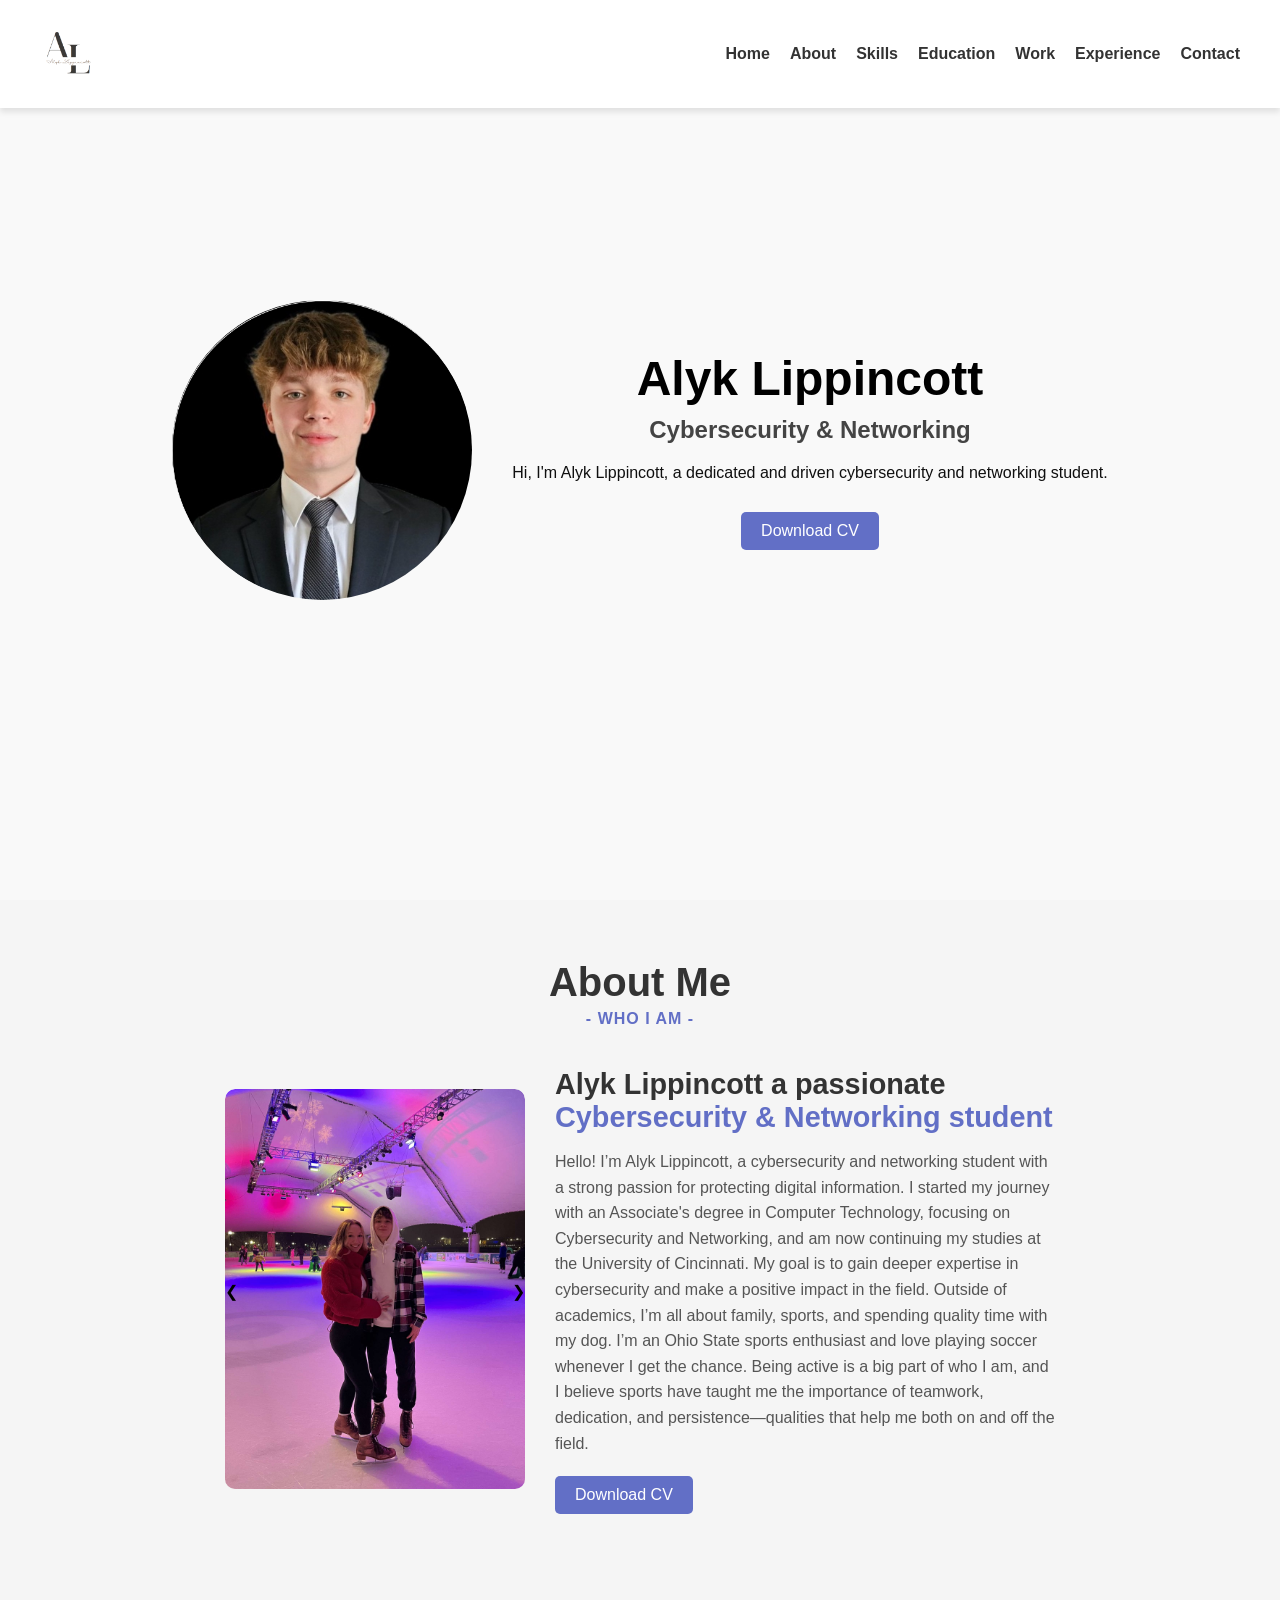
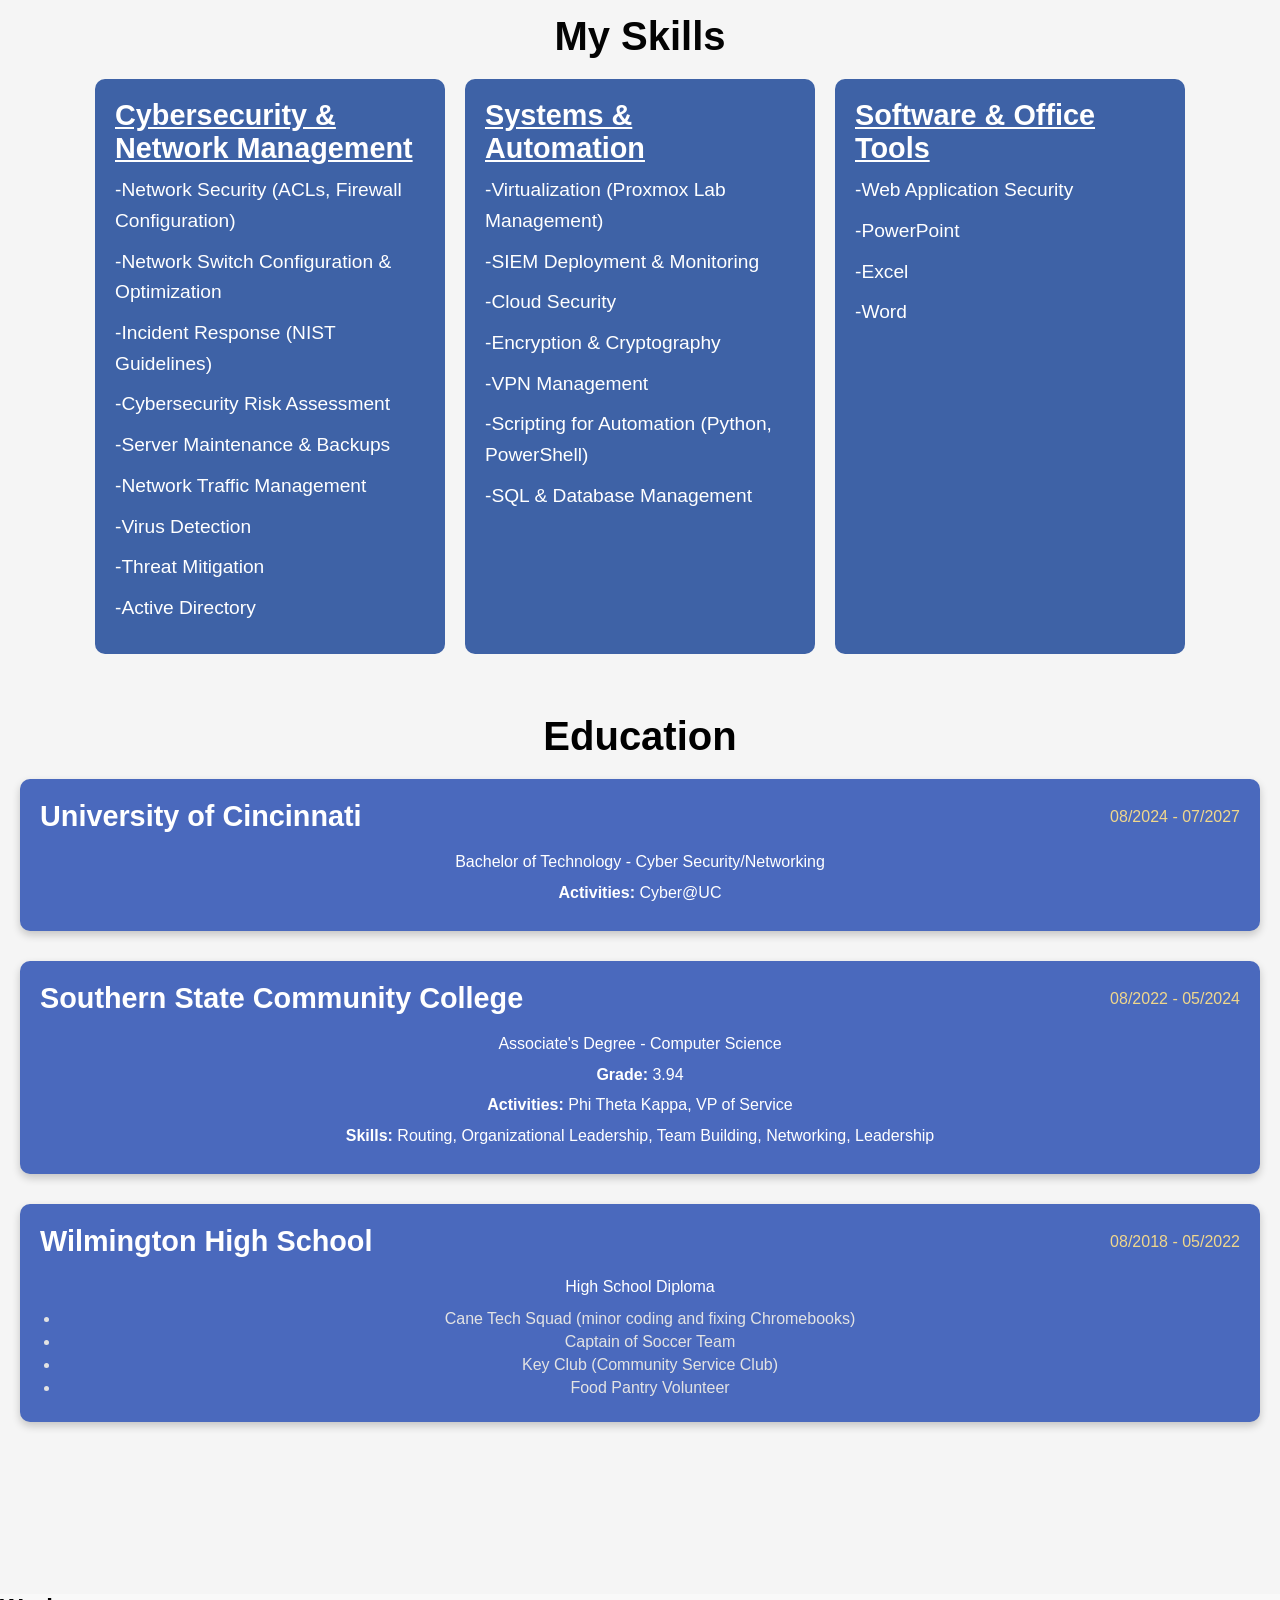
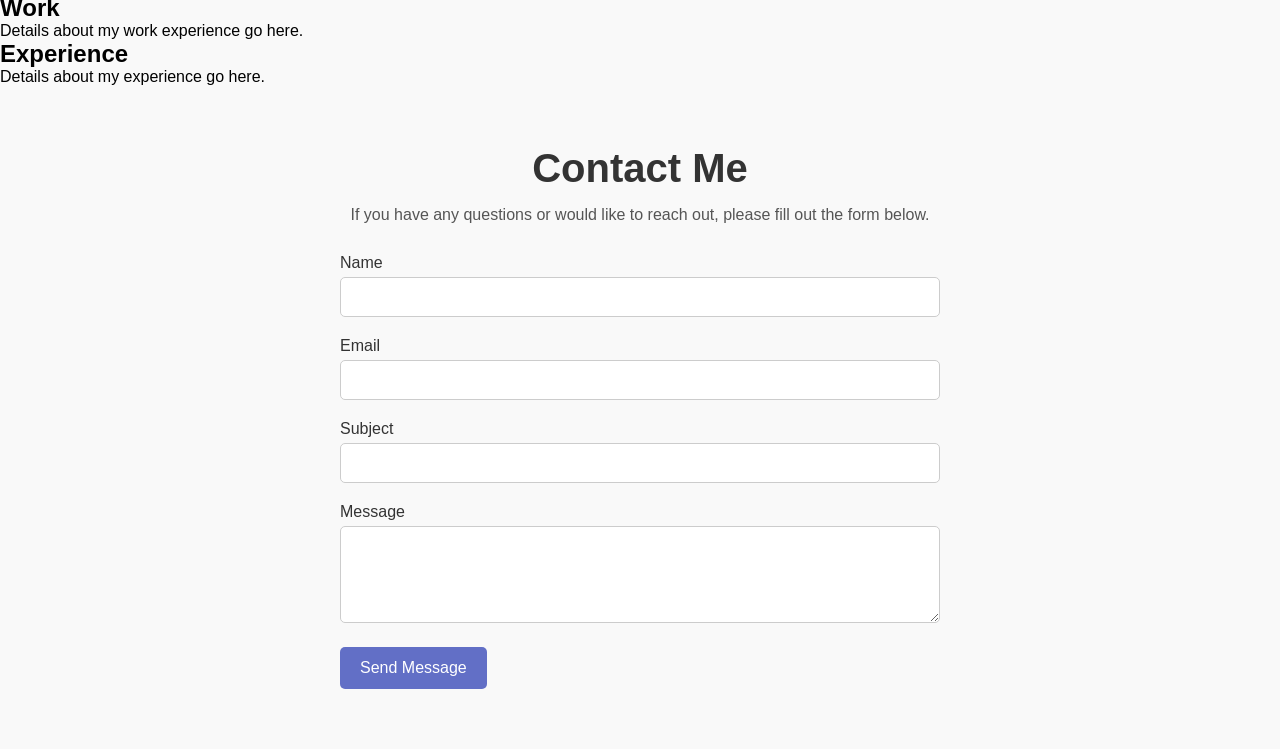
==== index.html @ dafcff06 "Renamed Home.html to index.html" ====
<!DOCTYPE html>
<html lang="en">
<head>
    <meta charset="UTF-8">
    <meta name="viewport" content="width=device-width, initial-scale=1.0">
    <title>My Personal Website</title>
    <link rel="stylesheet" href="style.css"> <!-- Main CSS for general styles -->
    <link rel="stylesheet" href="about.css"> <!-- CSS specifically for the About Me section -->
    <link rel="stylesheet" href="contact.css"> <!-- CSS specifically for the Contact form section -->
    <link rel="stylesheet" href="skills.css"> <!-- CSS specifically for the Skills section -->
    <link rel="stylesheet" href="Education.css"> <!-- CSS specifically for the Skills section -->
</head>
<body>

    <header>
        <div class="logo">
            <a href="#home">
                <img src="logo.png" alt="Alyk Lippincott Logo">
            </a>
        </div>
        <nav>
            <ul class="nav-links">
                <li><a href="#home" class="active">Home</a></li>
                <li><a href="#about">About</a></li>
                <li><a href="#skills">Skills</a></li>
                <li><a href="#education">Education</a></li>
                <li><a href="#work">Work</a></li>
                <li><a href="#experience">Experience</a></li>
                <li><a href="#contact">Contact</a></li>
            </ul>
        </nav>
    </header>

    <!-- Home Section -->
    <section class="home" id="home" style="scroll-margin-top: 12vh;">
        <video autoplay muted loop id="bg-video">
            <source src="video.mp4" type="video/mp4">
            Your browser does not support the video tag.
        </video>
        <div class="hero-content">
            <img src="picture.jpeg" alt="Profile Picture" class="profile-pic">
            <div class="info">
                <h1>Alyk Lippincott</h1>
                <h3>Cybersecurity & Networking</h3>
                <p>Hi, I'm Alyk Lippincott, a dedicated and driven cybersecurity and networking student.</p>
                <a href="Resume.pdf" class="download-cv">Download CV</a>
            </div>
        </div>
    </section>

    <!-- About Section -->
    <section id="about" style="scroll-margin-top: 12vh;">
        <h2>About Me</h2>
        <p class="about-subtitle">- who I am -</p>
        <div class="about-content">
            <div class="about-slider">
                <div class="about-slides">
                    <!-- Slide images -->
                    <div class="about-slide">
                        <img src="skate.jpg" alt="Photo 1">
                    </div>
                    <div class="about-slide">
                        <img src="alyk_dad.jpg" alt="Photo 2">
                    </div>
                    <div class="about-slide">
                        <img src="alyk_kenna.jpg" alt="Photo 3">
                    </div>
                    <div class="about-slide">
                        <img src="elliot.JPG" alt="Photo 4">
                    </div>
                </div>

                <!-- Navigation Arrows -->
                <div class="arrow-nav">
                    <span id="prevArrow" class="prev-arrow">&#10094;</span>
                    <span id="nextArrow" class="next-arrow">&#10095;</span>
                </div>
            </div>

            <div class="about-text">
                <h3>Alyk Lippincott a passionate <span class="highlight">Cybersecurity & Networking student</span></h3>
                <p>
                    Hello! I’m Alyk Lippincott, a cybersecurity and networking student with a strong passion for protecting digital information. I started my journey with an Associate's degree in Computer Technology, focusing on Cybersecurity and Networking, and am now continuing my studies at the University of Cincinnati. My goal is to gain deeper expertise in cybersecurity and make a positive impact in the field. Outside of academics, I’m all about family, sports, and spending quality time with my dog. I’m an Ohio State sports enthusiast and love playing soccer whenever I get the chance. Being active is a big part of who I am, and I believe sports have taught me the importance of teamwork, dedication, and persistence—qualities that help me both on and off the field.
                </p>
                <a href="Resume.pdf" class="download-cv">Download CV</a>
            </div>
        </div>
    </section>

    <!-- Skills Section -->
    <section id="skills" style="scroll-margin-top: 12vh;">
        <h2>My Skills</h2>
        <div class="skills-container">
            <div class="skills-column">
                <h3>Cybersecurity & Network Management</h3>
                <ul>
                    <li>-Network Security (ACLs, Firewall Configuration)</li>
                    <li>-Network Switch Configuration & Optimization</li>
                    <li>-Incident Response (NIST Guidelines)</li>
                    <li>-Cybersecurity Risk Assessment</li>
                    <li>-Server Maintenance & Backups</li>
                    <li>-Network Traffic Management</li>
                    <li>-Virus Detection</li>
                    <li>-Threat Mitigation</li>
                    <li>-Active Directory</li>
                </ul>
            </div>
            <div class="skills-column">
                <h3>Systems & Automation</h3>
                <ul>
                    <li>-Virtualization (Proxmox Lab Management)</li>
                    <li>-SIEM Deployment & Monitoring</li>
                    <li>-Cloud Security</li>
                    <li>-Encryption & Cryptography</li>
                    <li>-VPN Management</li>
                    <li>-Scripting for Automation (Python, PowerShell)</li>
                    <li>-SQL & Database Management</li>
                </ul>
            </div>
            <div class="skills-column">
                <h3>Software & Office Tools</h3>
                <ul>
                    <li>-Web Application Security</li>
                    <li>-PowerPoint</li>
                    <li>-Excel</li>
                    <li>-Word</li>
                </ul>
            </div>
        </div>
    </section>

    
    <section id="education" style="scroll-margin-top: 12vh;">
        <h2>Education</h2>
        <div class="education-content">
            <!-- University of Cincinnati -->
            <div class="education-item">
                <div class="education-header">
                    <h3>University of Cincinnati</h3>
                    <p class="education-dates">08/2024 - 07/2027</p>
                </div>
                <p>Bachelor of Technology - Cyber Security/Networking</p>
                <p><strong>Activities:</strong> Cyber@UC</p>
            </div>
    
            <!-- Southern State Community College -->
            <div class="education-item">
                <div class="education-header">
                    <h3>Southern State Community College</h3>
                    <p class="education-dates">08/2022 - 05/2024</p>
                </div>
                <p>Associate's Degree - Computer Science</p>
                <p><strong>Grade:</strong> 3.94</p>
                <p><strong>Activities:</strong> Phi Theta Kappa, VP of Service</p>
                <p><strong>Skills:</strong> Routing, Organizational Leadership, Team Building, Networking, Leadership</p>
            </div>
    
            <!-- Wilmington High School -->
            <div class="education-item">
                <div class="education-header">
                    <h3>Wilmington High School</h3>
                    <p class="education-dates">08/2018 - 05/2022</p>
                </div>
                <p>High School Diploma</p>
                <ul>
                    <li>Cane Tech Squad (minor coding and fixing Chromebooks)</li>
                    <li>Captain of Soccer Team</li>
                    <li>Key Club (Community Service Club)</li>
                    <li>Food Pantry Volunteer</li>
                </ul>
            </div>
        </div>
    </section>
    
    

    
    
    

    <section id="work" style="scroll-margin-top: 12vh;">
        <h2>Work</h2>
        <p>Details about my work experience go here.</p>
    </section>

    <section id="experience" style="scroll-margin-top: 12vh;">
        <h2>Experience</h2>
        <p>Details about my experience go here.</p>
    </section>

    <section id="contact" style="scroll-margin-top: 12vh;">
        <h2>Contact Me</h2>
        <p>If you have any questions or would like to reach out, please fill out the form below.</p>
        <form id="contactForm" action="mailto:lippincottalyk11@gmail.com" method="POST" enctype="text/plain">
            <div class="form-group">
                <label for="name">Name</label>
                <input type="text" id="name" name="name" required>
            </div>
            <div class="form-group">
                <label for="email">Email</label>
                <input type="email" id="email" name="email" required>
            </div>
            <div class="form-group">
                <label for="subject">Subject</label>
                <input type="text" id="subject" name="subject" required>
            </div>
            <div class="form-group">
                <label for="message">Message</label>
                <textarea id="message" name="message" rows="5" required></textarea>
            </div>
            <button type="submit" class="submit-btn">Send Message</button>
        </form>
    </section>

    
    <script>
        const slides = document.querySelectorAll(".about-slide");
        const nextArrow = document.getElementById("nextArrow");
        const prevArrow = document.getElementById("prevArrow");
        let currentIndex = 0;

        function showSlide(index) {
            slides.forEach((slide, i) => {
                slide.style.display = i === index ? "block" : "none";
            });
        }

        function nextSlide() {
            currentIndex = (currentIndex + 1) % slides.length;
            showSlide(currentIndex);
        }

        function prevSlide() {
            currentIndex = (currentIndex - 1 + slides.length) % slides.length;
            showSlide(currentIndex);
        }

        nextArrow.addEventListener("click", nextSlide);
        prevArrow.addEventListener("click", prevSlide);

        
        showSlide(currentIndex);
    </script>
</body>
</html>
---- style.css ----
/* General Reset */
* {
    margin: 0;
    padding: 0;
    box-sizing: border-box;
}

body {
    font-family: Arial, sans-serif;
    background-color: #f9f9f9;
    height: 100vh;
    overflow-x: hidden;
    scroll-behavior: smooth;
}

/* Header Styles */
header {
    width: 100%;
    position: fixed;
    top: 0;
    left: 0;
    padding: 10px 40px;
    height: 12vh;
    display: flex;
    justify-content: space-between;
    align-items: center;
    background-color: #fff;
    box-shadow: 0 4px 6px rgba(0, 0, 0, 0.1);
    z-index: 1000;
}

.logo img {
    height: 50px;
    width: auto;
}

.nav-links {
    list-style: none;
    display: flex;
    gap: 20px;
}

.nav-links a {
    text-decoration: none;
    color: #333;
    font-size: 16px;
    font-weight: bold;
    position: relative;
    transition: color 0.3s ease;
}

.nav-links a:hover {
    color: #626fc6;
}

/* Home Section */
.home {
    position: relative;
    width: 100%;
    height: 100vh; /* Full viewport height */
    top: 0; /* Remove offset for sticky header */
    overflow: hidden;
}

/* Video Background */
#bg-video {
    position: absolute;
    top: 0;
    left: 0;
    width: 100%;
    height: 100%;
    object-fit: cover; /* Ensures video covers the entire section */
    z-index: -1; /* Send the video behind the content */
}

/* Hero Content */
.hero-content {
    display: flex;
    align-items: center;
    justify-content: center;
    height: 100%; /* Matches the height of the section */
    position: relative;
    z-index: 1; /* Ensure text appears above the video */
    color: #000;
    text-align: center;
}

.profile-pic {
    width: 300px;
    height: 300px;
    border-radius: 50%;
    margin-right: 40px;
}

.info h1 {
    font-size: 3rem; /* Use relative units for scalability */
    font-weight: bold;
    margin-bottom: 10px;
}

.info h3 {
    font-size: 1.5rem;
    margin-bottom: 20px;
    color: #444;
}

.info p {
    font-size: 1rem;
    margin-bottom: 30px;
    color: #0f0f0f;
}

.download-cv {
    text-decoration: none;
    color: #fff;
    background-color: #626fc6;
    padding: 10px 20px;
    border-radius: 5px;
    font-size: 1rem;
    transition: background-color 0.3s ease, transform 0.3s ease;
}

.download-cv:hover {
    background-color: #4d4db2;
    transform: translateY(-3px); /* Subtle hover effect */
}

/* Responsive Design */
@media (max-width: 768px) {
    header {
        height: 10vh;
        padding: 10px 20px;
        flex-direction: column;
    }

    .nav-links {
        flex-direction: row;
        justify-content: center;
        gap: 10px;
        padding: 0;
    }

    .nav-links a {
        font-size: 14px;
    }

    .logo img {
        height: 40px;
    }

    .home {
        height: 100vh; /* Full screen height */
        padding: 0 10px;
    }

    .profile-pic {
        width: 150px;
        height: 150px;
        margin-bottom: 20px;
    }

    .hero-content {
        flex-direction: column;
        text-align: center;
    }

    .info h1 {
        font-size: 2rem;
    }

    .info h3 {
        font-size: 1.2rem;
    }

    .info p {
        font-size: 0.9rem;
    }

    .download-cv {
        font-size: 0.9rem;
    }
}

@media (max-width: 480px) {
    header {
        height: 8vh;
    }

    .profile-pic {
        width: 120px;
        height: 120px;
    }

    .info h1 {
        font-size: 1.8rem;
    }

    .info h3 {
        font-size: 1rem;
    }

    .info p {
        font-size: 0.8rem;
    }
}
---- about.css ----
/* About Me Section */
#about {
    padding: 60px 15px;
    background-color: #f5f5f5;
    display: flex;
    flex-direction: column;
    align-items: center;
    text-align: center;
}

#about h2 {
    font-size: 2.5em;
    color: #333;
    margin-bottom: 5px;
}

.about-subtitle {
    font-size: 1em;
    color: #626fc6;
    margin-bottom: 40px;
    text-transform: uppercase;
    font-weight: bold;
    letter-spacing: 1px;
}

/* Main content layout */
.about-content {
    display: flex;
    align-items: center;
    justify-content: center;
    max-width: 1000px;
    margin: 0 auto;
    gap: 30px;
    flex-wrap: wrap;
}

/* About Me Slider */
.about-slider {
    width: 100%;
    max-width: 300px;
    overflow: hidden;
    position: relative;
    border-radius: 10px;
}

.about-slides {
    display: flex;
    transition: margin-left 0.6s ease;
}

.about-slide {
    min-width: 100%;
}

.about-slide img {
    width: 100%;
    height: auto;
    border-radius: 10px;
    object-fit: cover;
}

/* Arrow Navigation */
.arrow-nav {
    position: absolute;
    top: 50%;
    width: 100%;
    display: flex;
    justify-content: space-between;
    transform: translateY(-50%);
    z-index: 10;
}

.arrow-nav label {
    font-size: 2em;
    color: #626fc6;
    cursor: pointer;
    user-select: none;
    transition: color 0.3s;
    padding: 5px;
    background: rgba(255, 255, 255, 0.8);
    border-radius: 50%;
}

.arrow-nav label:hover {
    color: #5a54cc;
}

/* About Me text section */
.about-text {
    max-width: 500px;
    text-align: left;
}

.about-text h3 {
    font-size: 1.8em;
    color: #333;
    margin-bottom: 15px;
}

.highlight {
    color: #626fc6;
    font-weight: bold;
}

.about-text p {
    font-size: 1em;
    line-height: 1.6;
    color: #555;
    margin-bottom: 20px;
}

/* Download CV button */
.download-cv {
    display: inline-block;
    padding: 10px 20px;
    font-size: 1em;
    color: #fff;
    background-color: #626fc6;
    border-radius: 5px;
    text-decoration: none;
    transition: background-color 0.3s ease;
}

.download-cv:hover {
    background-color: #5a54cc;
}

/* Navigation dots for the slider */
.navigation-manual {
    position: absolute;
    width: 100%;
    bottom: 10px;
    display: flex;
    justify-content: center;
}

.manual-btn {
    border: 2px solid #ffffff;
    padding: 5px;
    border-radius: 50%;
    cursor: pointer;
    transition: 0.4s;
    margin: 0 5px;
}

.manual-btn:hover {
    background: #ffffff;
}

/* Hide radio buttons */
input[type="radio"] {
    display: none;
}

/* Slider animation */
@keyframes slide {
    0% { margin-left: 0; }
    20% { margin-left: 0; }
    25% { margin-left: -100%; }
    45% { margin-left: -100%; }
    50% { margin-left: -200%; }
    70% { margin-left: -200%; }
    75% { margin-left: -300%; }
    95% { margin-left: -300%; }
    100% { margin-left: 0; }
}

#radio1:checked ~ .about-slides {
    margin-left: 0;
}
#radio2:checked ~ .about-slides {
    margin-left: -100%;
}
#radio3:checked ~ .about-slides {
    margin-left: -200%;
}
#radio4:checked ~ .about-slides {
    margin-left: -300%;
}

/* Responsive Adjustments */
@media (max-width: 768px) {
    .about-content {
        flex-direction: column;
        align-items: center;
        gap: 20px;
    }

    .about-slider {
        max-width: 250px;
    }

    .about-text {
        text-align: center;
    }

    #about h2 {
        font-size: 2em;
    }

    .about-text h3 {
        font-size: 1.5em;
    }
}

@media (max-width: 480px) {
    #about {
        padding: 40px 10px;
    }

    #about h2 {
        font-size: 1.8em;
    }

    .about-slider {
        max-width: 200px;
    }

    .about-text {
        max-width: 100%;
        padding: 0 15px;
    }

    .about-text h3 {
        font-size: 1.4em;
    }

    .about-text p {
        font-size: 0.9em;
        line-height: 1.4;
    }

    .download-cv {
        padding: 8px 16px;
        font-size: 0.9em;
    }
}
---- contact.css ----
/* Contact Section */
#contact {
    padding: 60px 20px;
    background-color: #f9f9f9;
    text-align: center;
}

#contact h2 {
    font-size: 2.5em;
    color: #333;
    margin-bottom: 15px;
}

#contact p {
    font-size: 1em;
    color: #555;
    margin-bottom: 30px;
}

/* Form Styling */
#contactForm {
    max-width: 600px;
    margin: 0 auto;
    text-align: left;
}

.form-group {
    margin-bottom: 20px;
}

.form-group label {
    font-size: 1em;
    color: #333;
    margin-bottom: 5px;
    display: block;
}

.form-group input,
.form-group textarea {
    width: 100%;
    padding: 10px;
    font-size: 1em;
    border: 1px solid #ccc;
    border-radius: 5px;
    background-color: #fff;
}

.form-group input:focus,
.form-group textarea:focus {
    outline: none;
    border-color: #626fc6; /* Accent color */
    box-shadow: 0 0 5px rgba(98, 111, 198, 0.5);
}

.submit-btn {
    padding: 12px 20px;
    font-size: 1em;
    color: #fff;
    background-color: #626fc6;
    border: none;
    border-radius: 5px;
    cursor: pointer;
    transition: background-color 0.3s ease;
}

.submit-btn:hover {
    background-color: #5a54cc;
}
---- skills.css ----
/* Skills Section Styles */
#skills {
    background-color: #f5f5f5; /* Dark blue for better visual contrast */
    color: #030303; /* White text for readability */
    padding: 40px 20px;
    text-align: center;
}

#skills h2 {
    font-size: clamp(2rem, 5vw, 2.5rem); /* Dynamic font size for responsiveness */
    margin-bottom: 20px;
}

/* Skills Container */
.skills-container {
    display: flex;
    justify-content: center;
    flex-wrap: wrap;
    gap: 20px; /* Space between skill cards */
}

/* Skills Columns (Cards) */
.skills-column {
    background-color: #3e62a6; /* Purple-blue for cards */
    color: #ffffff; 
    padding: 20px;
    border-radius: 10px; /* Rounded corners for modern look */
    width: clamp(250px, 30%, 350px); /* Dynamic card size based on screen width */
    text-align: left;
}

.skills-column h3 {
    font-size: 1.8rem;
    margin-bottom: 10px;
    text-decoration: underline;
}

.skills-column ul {
    list-style-type: none;
    padding: 0;
    margin: 0;
}

.skills-column li {
    margin: 10px 0;
    font-size: 1.2rem;
    line-height: 1.6; /* Better spacing for readability */
}

/* Hover Effect for Cards */
.skills-column:hover {
    background-color: #5a54cc; /* Slightly lighter shade on hover */
    transform: translateY(-5px); /* Subtle hover lift effect */
    transition: background-color 0.3s ease, transform 0.3s ease;
}

/* Responsive Design */
@media (max-width: 768px) {
    .skills-column {
        width: 100%; /* Full-width for smaller screens */
        margin-bottom: 20px; /* Add spacing between stacked cards */
    }
}

@media (max-width: 480px) {
    #skills {
        padding: 30px 10px; /* Reduce padding for smaller screens */
    }

    #skills h2 {
        font-size: 2rem; /* Slightly smaller heading for compact screens */
    }

    .skills-column {
        padding: 15px; /* Adjust padding for smaller cards */
    }

    .skills-column h3 {
        font-size: 1.5rem; /* Smaller heading in cards */
    }

    .skills-column li {
        font-size: 1rem; /* Smaller text for better fit */
    }
}
---- Education.css ----
/* General Section Styling */
#education {
    min-height: 100vh; /* Ensures the section fills the viewport height */
    padding: 20px;
    font-family: Arial, sans-serif;
    background-color: #f5f5f5; /* Light blue background to match the color theme */
    color: #333;
    text-align: center;
    scroll-margin-top: 12vh; /* Adjust for sticky header overlap */
    box-sizing: border-box; /* Includes padding in height calculation */
}

/* Section Title */
#education h2 {
    font-size: 2.5em;
    margin-bottom: 20px;
    color: #000000; /* Bold blue color for the header */
}

/* Flexbox for Education Cards */
.education-content {
    display: flex;
    flex-direction: column;
    gap: 30px;
}

/* Individual Education Item */
.education-item {
    background-color: #4a69bd; /* Blue background to match the theme */
    border-radius: 10px;
    padding: 20px;
    box-shadow: 0px 4px 8px rgba(0, 0, 0, 0.2); /* Subtle shadow for depth */
    color: #ffffff; /* White text for readability */
}

/* Header Section for Each Item */
.education-header {
    display: flex;
    justify-content: space-between;
    align-items: center;
    margin-bottom: 15px;
}

.education-header h3 {
    font-size: 1.8em;
    margin: 0;
    color: #ffffff; /* White text for the institution name */
}

.education-header .education-dates {
    font-size: 1em;
    color: #f0d78c; /* Golden yellow for the dates */
    text-align: right;
}

/* Text Content */
.education-item p {
    margin: 5px 0;
    line-height: 1.6;
    font-size: 1em;
}

.education-item ul {
    margin: 10px 0 0;
    padding-left: 20px;
    list-style-type: disc;
    color: #e3e3e3; /* Light gray text for list items */
}

.education-item ul li {
    margin-bottom: 5px;
    font-size: 1em;
}

/* Responsive Design */
@media (max-width: 768px) {
    .education-header {
        flex-direction: column;
        align-items: flex-start;
    }

    .education-header .education-dates {
        margin-top: 5px;
    }
}
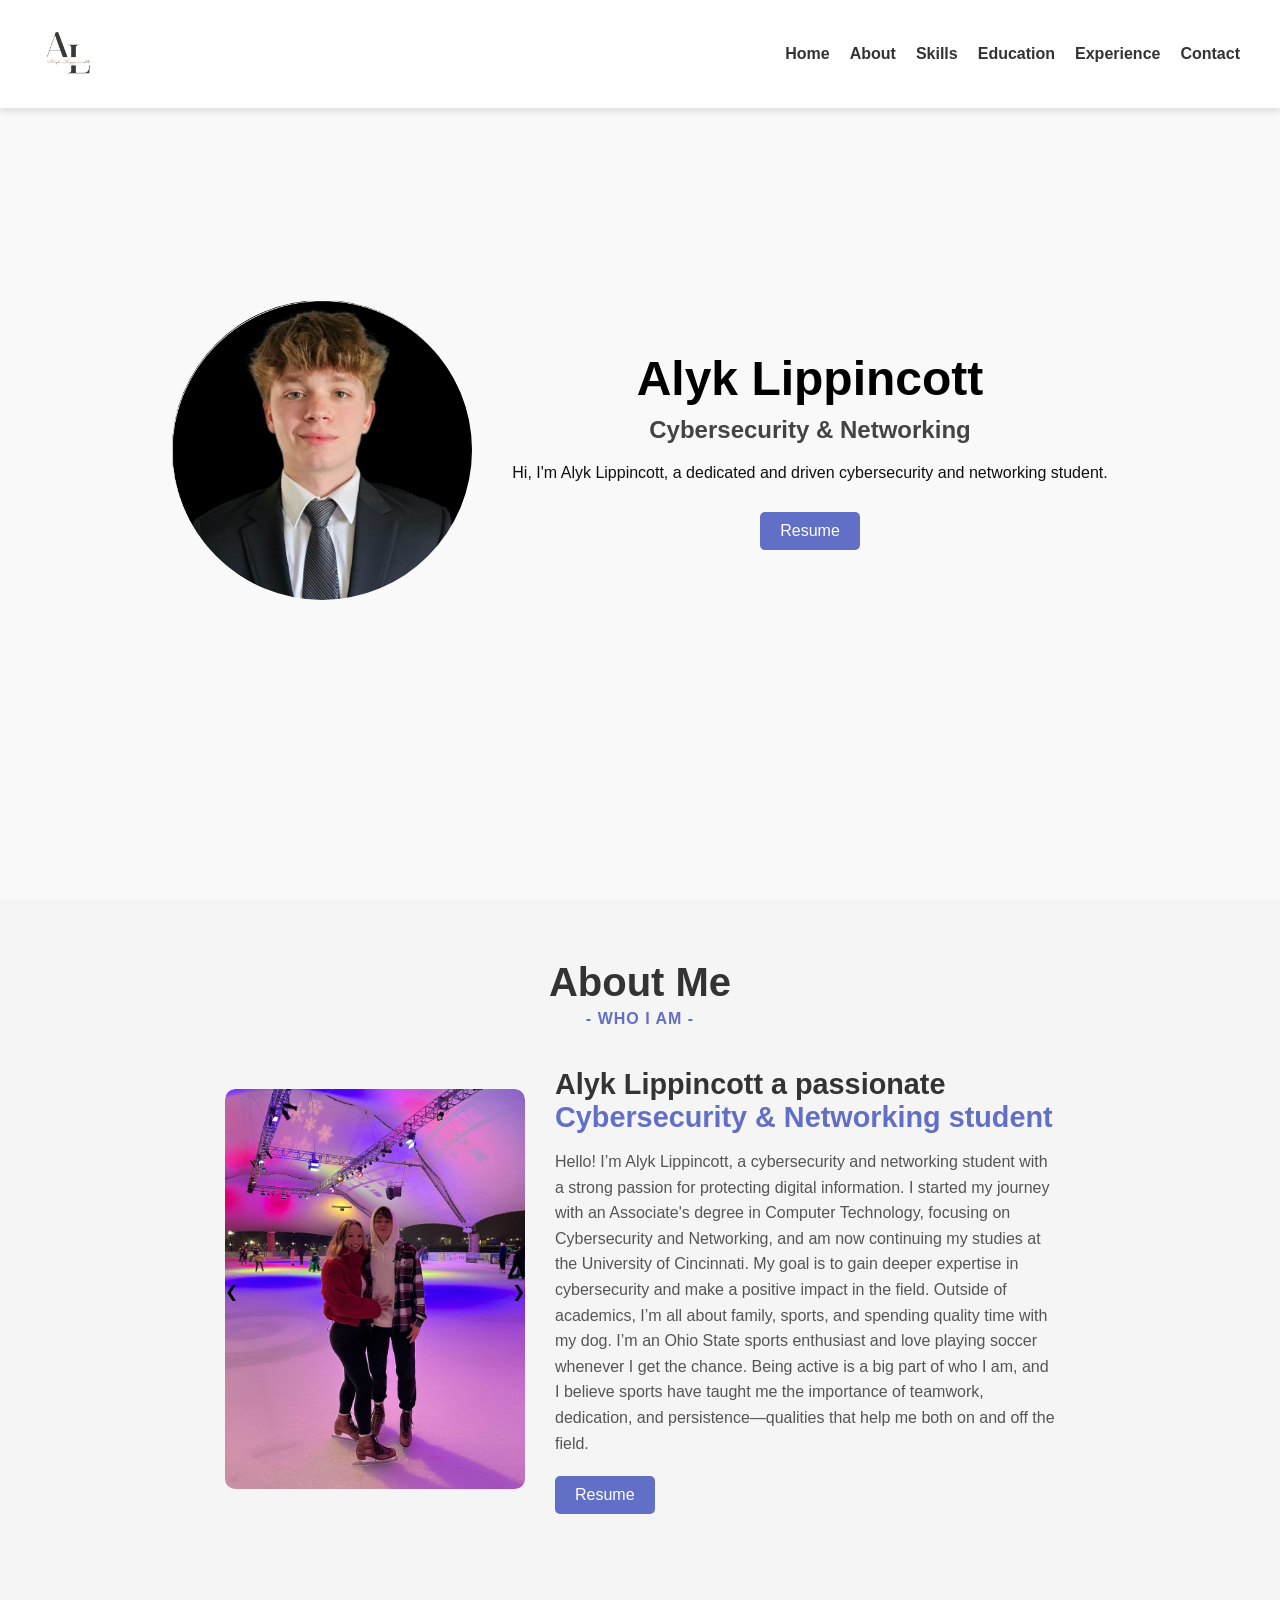
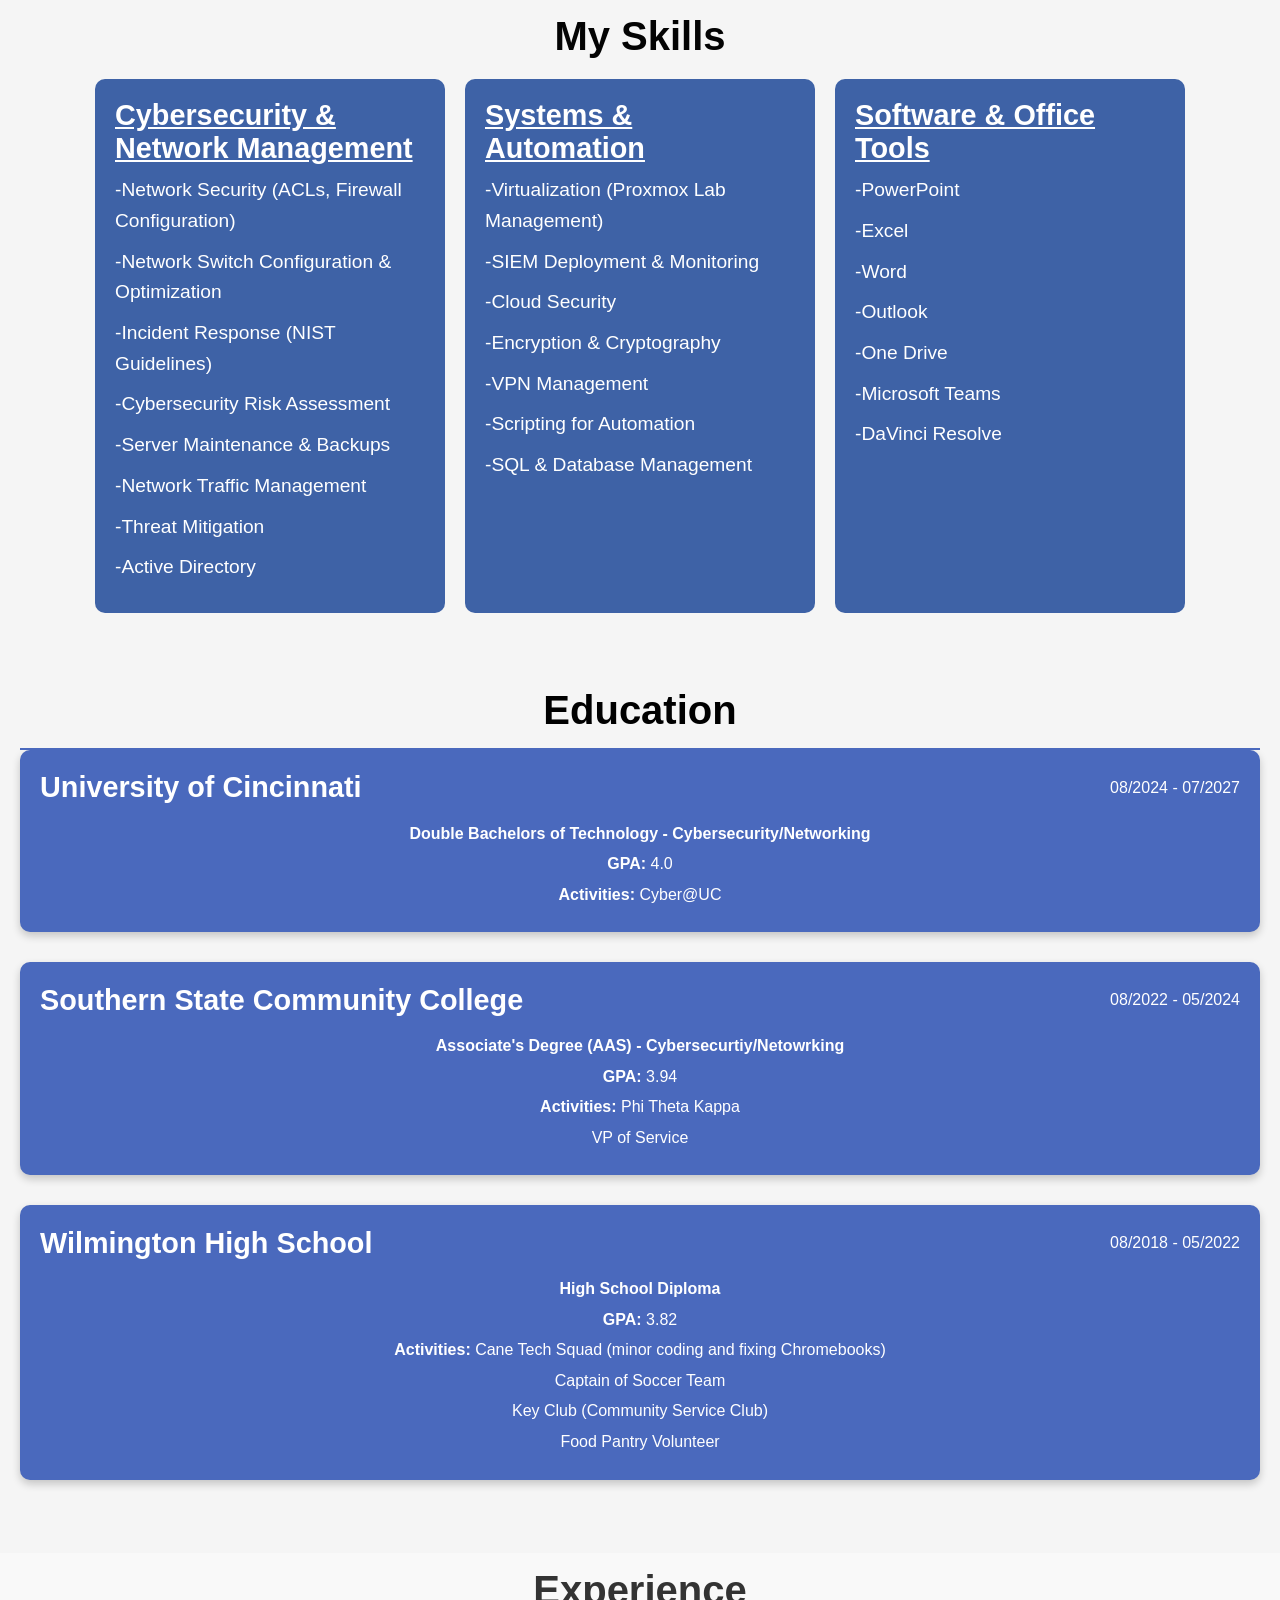
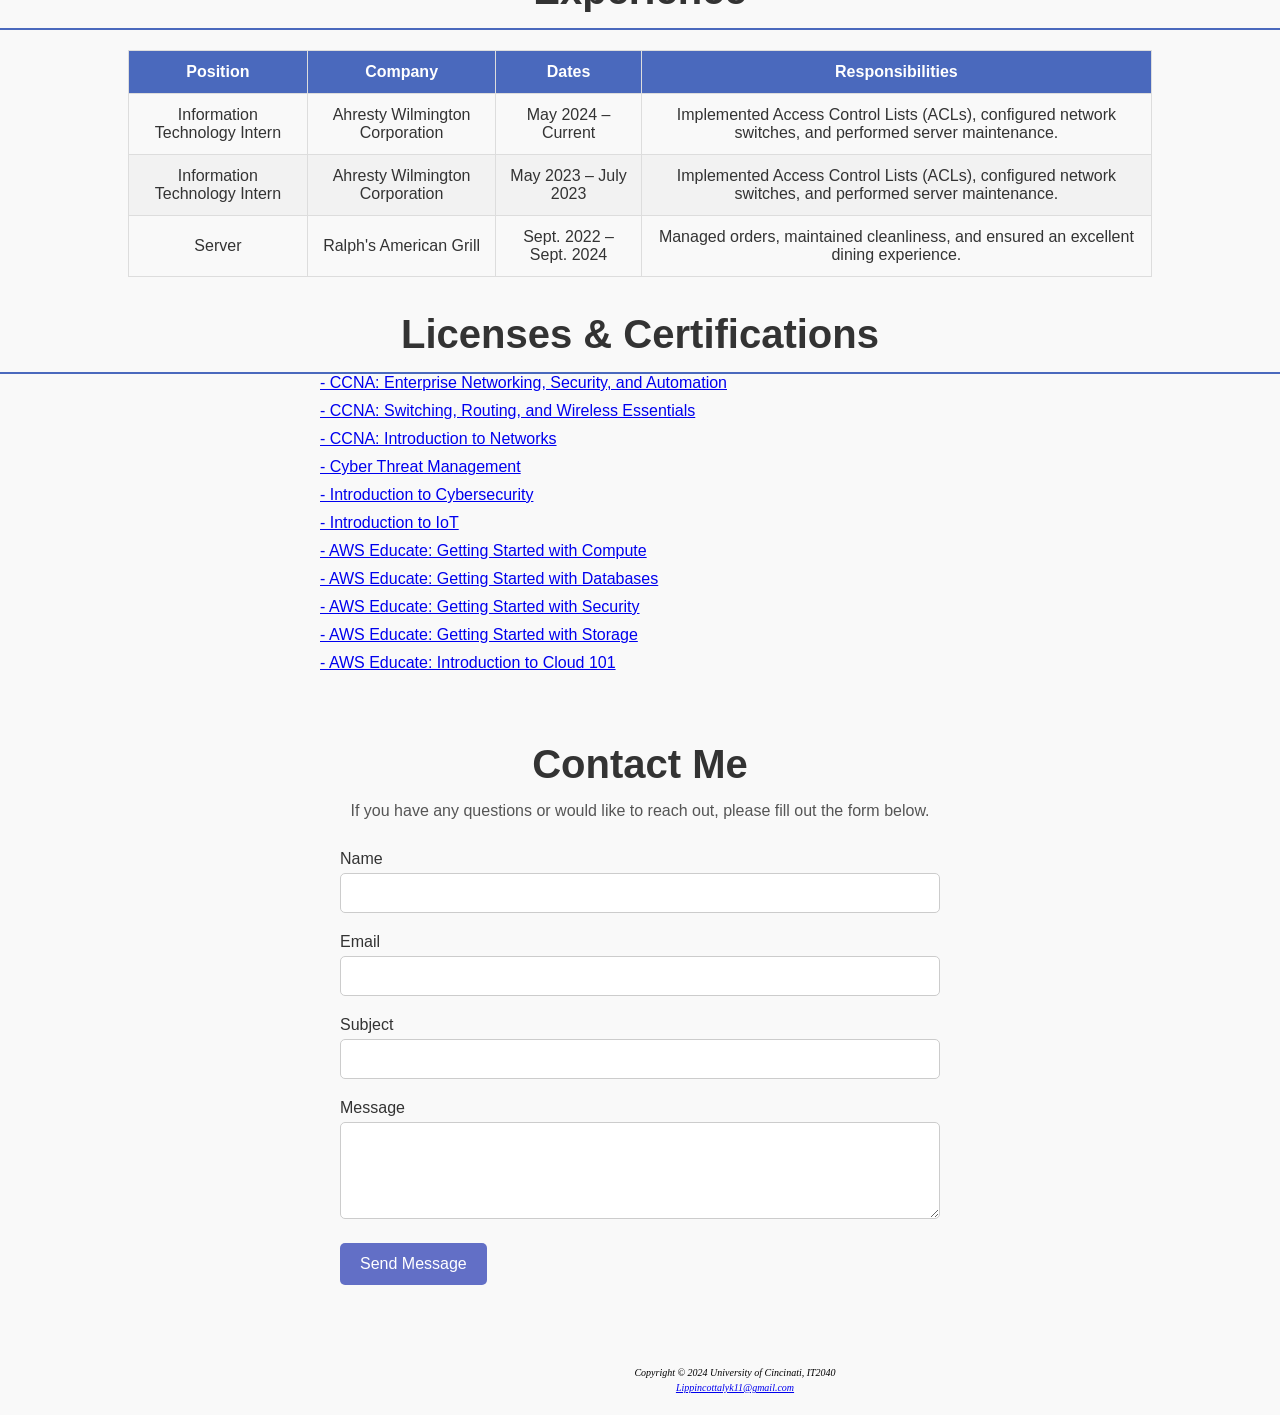
==== commit 526926a5: "Add files via upload" ====
--- a/index.html
+++ b/index.html
@@ -1,245 +1,293 @@
-<!DOCTYPE html>
-<html lang="en">
-<head>
-    <meta charset="UTF-8">
-    <meta name="viewport" content="width=device-width, initial-scale=1.0">
-    <title>My Personal Website</title>
-    <link rel="stylesheet" href="style.css"> <!-- Main CSS for general styles -->
-    <link rel="stylesheet" href="about.css"> <!-- CSS specifically for the About Me section -->
-    <link rel="stylesheet" href="contact.css"> <!-- CSS specifically for the Contact form section -->
-    <link rel="stylesheet" href="skills.css"> <!-- CSS specifically for the Skills section -->
-    <link rel="stylesheet" href="Education.css"> <!-- CSS specifically for the Skills section -->
-</head>
-<body>
-
-    <header>
-        <div class="logo">
-            <a href="#home">
-                <img src="logo.png" alt="Alyk Lippincott Logo">
-            </a>
-        </div>
-        <nav>
-            <ul class="nav-links">
-                <li><a href="#home" class="active">Home</a></li>
-                <li><a href="#about">About</a></li>
-                <li><a href="#skills">Skills</a></li>
-                <li><a href="#education">Education</a></li>
-                <li><a href="#work">Work</a></li>
-                <li><a href="#experience">Experience</a></li>
-                <li><a href="#contact">Contact</a></li>
-            </ul>
-        </nav>
-    </header>
-
-    <!-- Home Section -->
-    <section class="home" id="home" style="scroll-margin-top: 12vh;">
-        <video autoplay muted loop id="bg-video">
-            <source src="video.mp4" type="video/mp4">
-            Your browser does not support the video tag.
-        </video>
-        <div class="hero-content">
-            <img src="picture.jpeg" alt="Profile Picture" class="profile-pic">
-            <div class="info">
-                <h1>Alyk Lippincott</h1>
-                <h3>Cybersecurity & Networking</h3>
-                <p>Hi, I'm Alyk Lippincott, a dedicated and driven cybersecurity and networking student.</p>
-                <a href="Resume.pdf" class="download-cv">Download CV</a>
-            </div>
-        </div>
-    </section>
-
-    <!-- About Section -->
-    <section id="about" style="scroll-margin-top: 12vh;">
-        <h2>About Me</h2>
-        <p class="about-subtitle">- who I am -</p>
-        <div class="about-content">
-            <div class="about-slider">
-                <div class="about-slides">
-                    <!-- Slide images -->
-                    <div class="about-slide">
-                        <img src="skate.jpg" alt="Photo 1">
-                    </div>
-                    <div class="about-slide">
-                        <img src="alyk_dad.jpg" alt="Photo 2">
-                    </div>
-                    <div class="about-slide">
-                        <img src="alyk_kenna.jpg" alt="Photo 3">
-                    </div>
-                    <div class="about-slide">
-                        <img src="elliot.JPG" alt="Photo 4">
-                    </div>
-                </div>
-
-                <!-- Navigation Arrows -->
-                <div class="arrow-nav">
-                    <span id="prevArrow" class="prev-arrow">&#10094;</span>
-                    <span id="nextArrow" class="next-arrow">&#10095;</span>
-                </div>
-            </div>
-
-            <div class="about-text">
-                <h3>Alyk Lippincott a passionate <span class="highlight">Cybersecurity & Networking student</span></h3>
-                <p>
-                    Hello! I’m Alyk Lippincott, a cybersecurity and networking student with a strong passion for protecting digital information. I started my journey with an Associate's degree in Computer Technology, focusing on Cybersecurity and Networking, and am now continuing my studies at the University of Cincinnati. My goal is to gain deeper expertise in cybersecurity and make a positive impact in the field. Outside of academics, I’m all about family, sports, and spending quality time with my dog. I’m an Ohio State sports enthusiast and love playing soccer whenever I get the chance. Being active is a big part of who I am, and I believe sports have taught me the importance of teamwork, dedication, and persistence—qualities that help me both on and off the field.
-                </p>
-                <a href="Resume.pdf" class="download-cv">Download CV</a>
-            </div>
-        </div>
-    </section>
-
-    <!-- Skills Section -->
-    <section id="skills" style="scroll-margin-top: 12vh;">
-        <h2>My Skills</h2>
-        <div class="skills-container">
-            <div class="skills-column">
-                <h3>Cybersecurity & Network Management</h3>
-                <ul>
-                    <li>-Network Security (ACLs, Firewall Configuration)</li>
-                    <li>-Network Switch Configuration & Optimization</li>
-                    <li>-Incident Response (NIST Guidelines)</li>
-                    <li>-Cybersecurity Risk Assessment</li>
-                    <li>-Server Maintenance & Backups</li>
-                    <li>-Network Traffic Management</li>
-                    <li>-Virus Detection</li>
-                    <li>-Threat Mitigation</li>
-                    <li>-Active Directory</li>
-                </ul>
-            </div>
-            <div class="skills-column">
-                <h3>Systems & Automation</h3>
-                <ul>
-                    <li>-Virtualization (Proxmox Lab Management)</li>
-                    <li>-SIEM Deployment & Monitoring</li>
-                    <li>-Cloud Security</li>
-                    <li>-Encryption & Cryptography</li>
-                    <li>-VPN Management</li>
-                    <li>-Scripting for Automation (Python, PowerShell)</li>
-                    <li>-SQL & Database Management</li>
-                </ul>
-            </div>
-            <div class="skills-column">
-                <h3>Software & Office Tools</h3>
-                <ul>
-                    <li>-Web Application Security</li>
-                    <li>-PowerPoint</li>
-                    <li>-Excel</li>
-                    <li>-Word</li>
-                </ul>
-            </div>
-        </div>
-    </section>
-
-    
-    <section id="education" style="scroll-margin-top: 12vh;">
-        <h2>Education</h2>
-        <div class="education-content">
-            <!-- University of Cincinnati -->
-            <div class="education-item">
-                <div class="education-header">
-                    <h3>University of Cincinnati</h3>
-                    <p class="education-dates">08/2024 - 07/2027</p>
-                </div>
-                <p>Bachelor of Technology - Cyber Security/Networking</p>
-                <p><strong>Activities:</strong> Cyber@UC</p>
-            </div>
-    
-            <!-- Southern State Community College -->
-            <div class="education-item">
-                <div class="education-header">
-                    <h3>Southern State Community College</h3>
-                    <p class="education-dates">08/2022 - 05/2024</p>
-                </div>
-                <p>Associate's Degree - Computer Science</p>
-                <p><strong>Grade:</strong> 3.94</p>
-                <p><strong>Activities:</strong> Phi Theta Kappa, VP of Service</p>
-                <p><strong>Skills:</strong> Routing, Organizational Leadership, Team Building, Networking, Leadership</p>
-            </div>
-    
-            <!-- Wilmington High School -->
-            <div class="education-item">
-                <div class="education-header">
-                    <h3>Wilmington High School</h3>
-                    <p class="education-dates">08/2018 - 05/2022</p>
-                </div>
-                <p>High School Diploma</p>
-                <ul>
-                    <li>Cane Tech Squad (minor coding and fixing Chromebooks)</li>
-                    <li>Captain of Soccer Team</li>
-                    <li>Key Club (Community Service Club)</li>
-                    <li>Food Pantry Volunteer</li>
-                </ul>
-            </div>
-        </div>
-    </section>
-    
-    
-
-    
-    
-    
-
-    <section id="work" style="scroll-margin-top: 12vh;">
-        <h2>Work</h2>
-        <p>Details about my work experience go here.</p>
-    </section>
-
-    <section id="experience" style="scroll-margin-top: 12vh;">
-        <h2>Experience</h2>
-        <p>Details about my experience go here.</p>
-    </section>
-
-    <section id="contact" style="scroll-margin-top: 12vh;">
-        <h2>Contact Me</h2>
-        <p>If you have any questions or would like to reach out, please fill out the form below.</p>
-        <form id="contactForm" action="mailto:lippincottalyk11@gmail.com" method="POST" enctype="text/plain">
-            <div class="form-group">
-                <label for="name">Name</label>
-                <input type="text" id="name" name="name" required>
-            </div>
-            <div class="form-group">
-                <label for="email">Email</label>
-                <input type="email" id="email" name="email" required>
-            </div>
-            <div class="form-group">
-                <label for="subject">Subject</label>
-                <input type="text" id="subject" name="subject" required>
-            </div>
-            <div class="form-group">
-                <label for="message">Message</label>
-                <textarea id="message" name="message" rows="5" required></textarea>
-            </div>
-            <button type="submit" class="submit-btn">Send Message</button>
-        </form>
-    </section>
-
-    
-    <script>
-        const slides = document.querySelectorAll(".about-slide");
-        const nextArrow = document.getElementById("nextArrow");
-        const prevArrow = document.getElementById("prevArrow");
-        let currentIndex = 0;
-
-        function showSlide(index) {
-            slides.forEach((slide, i) => {
-                slide.style.display = i === index ? "block" : "none";
-            });
-        }
-
-        function nextSlide() {
-            currentIndex = (currentIndex + 1) % slides.length;
-            showSlide(currentIndex);
-        }
-
-        function prevSlide() {
-            currentIndex = (currentIndex - 1 + slides.length) % slides.length;
-            showSlide(currentIndex);
-        }
-
-        nextArrow.addEventListener("click", nextSlide);
-        prevArrow.addEventListener("click", prevSlide);
-
-        
-        showSlide(currentIndex);
-    </script>
-</body>
-</html>
+<!DOCTYPE html>
+<html lang="en">
+<head>
+    <meta charset="UTF-8">
+    <meta name="viewport" content="width=device-width, initial-scale=1.0">
+    <title>My Personal Website</title>
+    <link rel="stylesheet" href="style.css"> <!-- Main CSS for general styles -->
+    <link rel="stylesheet" href="about.css"> <!-- CSS specifically for the About Me section -->
+    <link rel="stylesheet" href="contact.css"> <!-- CSS specifically for the Contact form section -->
+    <link rel="stylesheet" href="skills.css"> <!-- CSS specifically for the Skills section -->
+    <link rel="stylesheet" href="Education.css"> <!-- CSS specifically for the Skills section -->
+    <link rel="stylesheet" href="work.CSS"> <!-- CSS specifically for the Skills section -->
+</head>
+<body>
+
+    <header>
+        <div class="logo">
+            <a href="#home">
+                <img src="logo.png" alt=" Professional Picture of Alyk Lippincott">
+            </a>
+        </div>
+        <nav>
+            <ul class="nav-links">
+                <li><a href="#home" class="active">Home</a></li>
+                <li><a href="#about">About</a></li>
+                <li><a href="#skills">Skills</a></li>
+                <li><a href="#education">Education</a></li>
+                <li><a href="#experience">Experience</a></li>
+                <li><a href="#contact">Contact</a></li>
+            </ul>
+        </nav>
+    </header>
+
+    <!-- Home Section -->
+    <section class="home" id="home" style="scroll-margin-top: 12vh;">
+        <video autoplay muted loop id="bg-video">
+            <source src="video.mp4" type="video/mp4">
+            Your browser does not support the video tag.
+        </video>
+        <div class="hero-content">
+            <img src="picture.jpeg" alt="Profile Picture" class="profile-pic">
+            <div class="info">
+                <h1>Alyk Lippincott</h1>
+                <h3>Cybersecurity & Networking</h3>
+                <p>Hi, I'm Alyk Lippincott, a dedicated and driven cybersecurity and networking student.</p>
+                <a href="Resume.pdf" class="download-cv">Resume</a>
+            </div>
+        </div>
+    </section>
+
+    <!-- About Section -->
+    <section id="about" style="scroll-margin-top: 12vh;">
+        <h2>About Me</h2>
+        <p class="about-subtitle">- who I am -</p>
+        <div class="about-content">
+            <div class="about-slider">
+                <div class="about-slides">
+                    <!-- Slide images -->
+                    <div class="about-slide">
+                        <img src="skate.jpg" alt="A photo of me and my girlfrined ice skating">
+                    </div>
+                    <div class="about-slide">
+                        <img src="alyk_dad.jpg" alt="A photo of me and my dad at my graduation">
+                    </div>
+                    <div class="about-slide">
+                        <img src="alyk_kenna.jpg" alt="A photo of me with my girlfriend at dinner">
+                    </div>
+                    <div class="about-slide">
+                        <img src="elliot.JPG" alt="A photo of my dog Elliot">
+                    </div>
+                </div>
+
+                <!-- Navigation Arrows -->
+                <div class="arrow-nav">
+                    <span id="prevArrow" class="prev-arrow">&#10094;</span>
+                    <span id="nextArrow" class="next-arrow">&#10095;</span>
+                </div>
+            </div>
+
+            <div class="about-text">
+                <h3>Alyk Lippincott a passionate <span class="highlight">Cybersecurity & Networking student</span></h3>
+                <p>
+                    Hello! I’m Alyk Lippincott, a cybersecurity and networking student with a strong passion for protecting digital information. I started my journey with an Associate's degree in Computer Technology, focusing on Cybersecurity and Networking, and am now continuing my studies at the University of Cincinnati. My goal is to gain deeper expertise in cybersecurity and make a positive impact in the field. Outside of academics, I’m all about family, sports, and spending quality time with my dog. I’m an Ohio State sports enthusiast and love playing soccer whenever I get the chance. Being active is a big part of who I am, and I believe sports have taught me the importance of teamwork, dedication, and persistence—qualities that help me both on and off the field.
+                </p>
+                <a href="Resume.pdf" class="download-cv">Resume</a>
+            </div>
+        </div>
+    </section>
+
+    <!-- Skills Section -->
+    <section id="skills" style="scroll-margin-top: 12vh;">
+        <h2>My Skills</h2>
+        <div class="skills-container">
+            <div class="skills-column">
+                <h3>Cybersecurity & Network Management</h3>
+                <ul>
+                    <li>-Network Security (ACLs, Firewall Configuration)</li>
+                    <li>-Network Switch Configuration & Optimization</li>
+                    <li>-Incident Response (NIST Guidelines)</li>
+                    <li>-Cybersecurity Risk Assessment</li>
+                    <li>-Server Maintenance & Backups</li>
+                    <li>-Network Traffic Management</li>
+                    <li>-Threat Mitigation</li>
+                    <li>-Active Directory</li>
+                </ul>
+            </div>
+            <div class="skills-column">
+                <h3>Systems & Automation</h3>
+                <ul>
+                    <li>-Virtualization (Proxmox Lab Management)</li>
+                    <li>-SIEM Deployment & Monitoring</li>
+                    <li>-Cloud Security</li>
+                    <li>-Encryption & Cryptography</li>
+                    <li>-VPN Management</li>
+                    <li>-Scripting for Automation</li>
+                    <li>-SQL & Database Management</li>
+                </ul>
+            </div>
+            <div class="skills-column">
+                <h3>Software & Office Tools</h3>
+                <ul>
+                    <li>-PowerPoint</li>
+                    <li>-Excel</li>
+                    <li>-Word</li>
+                    <li>-Outlook</li>
+                    <li>-One Drive</li>
+                    <li>-Microsoft Teams</li>
+                    <li>-DaVinci Resolve</li>
+                </ul>
+            </div>
+        </div>
+    </section>
+
+    
+    <section id="education" style="scroll-margin-top: 12vh;">
+        <h2>Education</h2>
+        <div class="education-content">
+            <!-- University of Cincinnati -->
+            <div class="education-item">
+                <div class="education-header">
+                    <h3>University of Cincinnati</h3>
+                    <p class="education-dates">08/2024 - 07/2027</p>
+                </div>
+                <p><strong>Double Bachelors of Technology - Cybersecurity/Networking</strong></p>
+                <p><strong>GPA:</strong> 4.0</p>
+                <p><strong>Activities:</strong> Cyber@UC</p>
+            </div>
+    
+            <!-- Southern State Community College -->
+            <div class="education-item">
+                <div class="education-header">
+                    <h3>Southern State Community College</h3>
+                    <p class="education-dates">08/2022 - 05/2024</p>
+                </div>
+                <p><strong>Associate's Degree (AAS) - Cybersecurtiy/Netowrking</strong></p>
+                <p><strong>GPA:</strong> 3.94</p>
+                <p><strong>Activities:</strong> Phi Theta Kappa</p>
+                <p>VP of Service</p>
+            </div>
+    
+            <!-- Wilmington High School -->
+            <div class="education-item">
+                <div class="education-header">
+                    <h3>Wilmington High School</h3>
+                    <p class="education-dates">08/2018 - 05/2022</p>
+                </div>
+                <p><strong>High School Diploma</strong></p>
+                <p><strong>GPA:</strong> 3.82</p>
+                <p><strong>Activities: </strong>Cane Tech Squad (minor coding and fixing Chromebooks)</p>
+                    <p>Captain of Soccer Team</p>
+                    <p>Key Club (Community Service Club)</p>
+                    <p>Food Pantry Volunteer</p>
+            </div>
+        </div>
+    </section>
+    
+
+
+    <section id="experience" style="scroll-margin-top: 12vh;">
+        <h2>Experience</h2>
+        <table class="work-table">
+            <thead>
+                <tr>
+                    <th>Position</th>
+                    <th>Company</th>
+                    <th>Dates</th>
+                    <th>Responsibilities</th>
+                </tr>
+            </thead>
+            <tbody>
+                <tr>
+                    <td>Information Technology Intern</td>
+                    <td>Ahresty Wilmington Corporation</td>
+                    <td>May 2024 – Current</td>
+                    <td>
+                        <p>Implemented Access Control Lists (ACLs), configured network switches, and performed server maintenance.</p>
+                    </td>
+                </tr>
+                <tr>
+                    <td>Information Technology Intern</td>
+                    <td>Ahresty Wilmington Corporation</td>
+                    <td>May 2023 – July 2023</td>
+                    <td>
+                        <p>Implemented Access Control Lists (ACLs), configured network switches, and performed server maintenance.</p>
+                    </td>
+                </tr>
+                <tr>
+                    <td>Server</td>
+                    <td>Ralph's American Grill</td>
+                    <td>Sept. 2022 – Sept. 2024</td>
+                    <td>
+                        <p>Managed orders, maintained cleanliness, and ensured an excellent dining experience.</p>
+                    </td>
+                </tr>
+            </tbody>
+        </table>
+    
+        <h2>Licenses & Certifications</h2>
+        <ul class="certifications-list">
+            <li><a href="https://www.credly.com/badges/575c5173-01b4-4af8-b2f9-065d7cde8892/linked_in_profile" target="_blank">- CCNA: Enterprise Networking, Security, and Automation</a></li>
+            <li><a href="https://www.credly.com/badges/29696022-811b-4adb-98a2-011dd9d3918b/linked_in_profile" target="_blank">- CCNA: Switching, Routing, and Wireless Essentials</a></li>
+            <li><a href="https://www.credly.com/badges/8ebd6192-7e13-46eb-b7c3-b2c36393e79f/linked_in_profile" target="_blank">- CCNA: Introduction to Networks</a></li>
+            <li><a href="https://www.credly.com/badges/e215cd58-e972-453d-b861-79520263ab41/linked_in_profile" target="_blank">- Cyber Threat Management</a></li>
+            <li><a href="https://www.credly.com/badges/e9e1476c-4395-4c54-bce9-85bd7645cd9b/linked_in_profile" target="_blank">- Introduction to Cybersecurity</a></li>
+            <li><a href="https://www.credly.com/badges/63d0df24-fd1b-48e0-bf7e-05fa58ca4be4/linked_in_profile" target="_blank">- Introduction to IoT</a></li>
+            <li><a href="https://www.credly.com/badges/06c1cba2-177a-402f-92b8-43430efac037/linked_in_profile" target="_blank">- AWS Educate: Getting Started with Compute</a></li>
+            <li><a href="https://www.credly.com/badges/089ed906-3755-4641-8338-536c8d0a3a43/linked_in_profile" target="_blank">- AWS Educate: Getting Started with Databases</a></li>
+            <li><a href="https://www.credly.com/badges/49d5715e-c0a5-4e24-9fbb-83978ed6027d/linked_in_profile" target="_blank">- AWS Educate: Getting Started with Security</a></li>
+            <li><a href="https://www.credly.com/badges/0ca18b3f-9068-4203-9cec-dba23ca56e3a/linked_in_profile" target="_blank">- AWS Educate: Getting Started with Storage</a></li>
+            <li><a href="https://www.credly.com/badges/f96d6b52-a9e8-4521-b167-7d71dd089e82/linked_in_profile" target="_blank">- AWS Educate: Introduction to Cloud 101</a></li>
+        </ul>
+    </section>
+    
+
+    <section id="contact" style="scroll-margin-top: 12vh;">
+        <h2>Contact Me</h2>
+        <p>If you have any questions or would like to reach out, please fill out the form below.</p>
+        <form id="contactForm" action="mailto:lippincottalyk11@gmail.com" method="POST" enctype="text/plain">
+            <div class="form-group">
+                <label for="name">Name</label>
+                <input type="text" id="name" name="name" required>
+            </div>
+            <div class="form-group">
+                <label for="email">Email</label>
+                <input type="email" id="email" name="email" required>
+            </div>
+            <div class="form-group">
+                <label for="subject">Subject</label>
+                <input type="text" id="subject" name="subject" required>
+            </div>
+            <div class="form-group">
+                <label for="message">Message</label>
+                <textarea id="message" name="message" rows="5" required></textarea>
+            </div>
+            <button type="submit" class="submit-btn">Send Message</button>
+        </form>
+    </section>
+
+    
+    <script>
+        const slides = document.querySelectorAll(".about-slide");
+        const nextArrow = document.getElementById("nextArrow");
+        const prevArrow = document.getElementById("prevArrow");
+        let currentIndex = 0;
+
+        function showSlide(index) {
+            slides.forEach((slide, i) => {
+                slide.style.display = i === index ? "block" : "none";
+            });
+        }
+
+        function nextSlide() {
+            currentIndex = (currentIndex + 1) % slides.length;
+            showSlide(currentIndex);
+        }
+
+        function prevSlide() {
+            currentIndex = (currentIndex - 1 + slides.length) % slides.length;
+            showSlide(currentIndex);
+        }
+
+        nextArrow.addEventListener("click", nextSlide);
+        prevArrow.addEventListener("click", prevSlide);
+
+        
+        showSlide(currentIndex);
+    </script>
+    <footer>
+        <i><small>Copyright &copy; 2024 University of Cincinati, IT2040 <br>
+        <a href="mailto:Lippincottalyk11@gmail.com">Lippincottalyk11@gmail.com</a></small></i>
+        </footer>
+</body>
+</html>
--- a/style.css
+++ b/style.css
@@ -1,205 +1,213 @@
-/* General Reset */
-* {
-    margin: 0;
-    padding: 0;
-    box-sizing: border-box;
-}
-
-body {
-    font-family: Arial, sans-serif;
-    background-color: #f9f9f9;
-    height: 100vh;
-    overflow-x: hidden;
-    scroll-behavior: smooth;
-}
-
-/* Header Styles */
-header {
-    width: 100%;
-    position: fixed;
-    top: 0;
-    left: 0;
-    padding: 10px 40px;
-    height: 12vh;
-    display: flex;
-    justify-content: space-between;
-    align-items: center;
-    background-color: #fff;
-    box-shadow: 0 4px 6px rgba(0, 0, 0, 0.1);
-    z-index: 1000;
-}
-
-.logo img {
-    height: 50px;
-    width: auto;
-}
-
-.nav-links {
-    list-style: none;
-    display: flex;
-    gap: 20px;
-}
-
-.nav-links a {
-    text-decoration: none;
-    color: #333;
-    font-size: 16px;
-    font-weight: bold;
-    position: relative;
-    transition: color 0.3s ease;
-}
-
-.nav-links a:hover {
-    color: #626fc6;
-}
-
-/* Home Section */
-.home {
-    position: relative;
-    width: 100%;
-    height: 100vh; /* Full viewport height */
-    top: 0; /* Remove offset for sticky header */
-    overflow: hidden;
-}
-
-/* Video Background */
-#bg-video {
-    position: absolute;
-    top: 0;
-    left: 0;
-    width: 100%;
-    height: 100%;
-    object-fit: cover; /* Ensures video covers the entire section */
-    z-index: -1; /* Send the video behind the content */
-}
-
-/* Hero Content */
-.hero-content {
-    display: flex;
-    align-items: center;
-    justify-content: center;
-    height: 100%; /* Matches the height of the section */
-    position: relative;
-    z-index: 1; /* Ensure text appears above the video */
-    color: #000;
-    text-align: center;
-}
-
-.profile-pic {
-    width: 300px;
-    height: 300px;
-    border-radius: 50%;
-    margin-right: 40px;
-}
-
-.info h1 {
-    font-size: 3rem; /* Use relative units for scalability */
-    font-weight: bold;
-    margin-bottom: 10px;
-}
-
-.info h3 {
-    font-size: 1.5rem;
-    margin-bottom: 20px;
-    color: #444;
-}
-
-.info p {
-    font-size: 1rem;
-    margin-bottom: 30px;
-    color: #0f0f0f;
-}
-
-.download-cv {
-    text-decoration: none;
-    color: #fff;
-    background-color: #626fc6;
-    padding: 10px 20px;
-    border-radius: 5px;
-    font-size: 1rem;
-    transition: background-color 0.3s ease, transform 0.3s ease;
-}
-
-.download-cv:hover {
-    background-color: #4d4db2;
-    transform: translateY(-3px); /* Subtle hover effect */
-}
-
-/* Responsive Design */
-@media (max-width: 768px) {
-    header {
-        height: 10vh;
-        padding: 10px 20px;
-        flex-direction: column;
-    }
-
-    .nav-links {
-        flex-direction: row;
-        justify-content: center;
-        gap: 10px;
-        padding: 0;
-    }
-
-    .nav-links a {
-        font-size: 14px;
-    }
-
-    .logo img {
-        height: 40px;
-    }
-
-    .home {
-        height: 100vh; /* Full screen height */
-        padding: 0 10px;
-    }
-
-    .profile-pic {
-        width: 150px;
-        height: 150px;
-        margin-bottom: 20px;
-    }
-
-    .hero-content {
-        flex-direction: column;
-        text-align: center;
-    }
-
-    .info h1 {
-        font-size: 2rem;
-    }
-
-    .info h3 {
-        font-size: 1.2rem;
-    }
-
-    .info p {
-        font-size: 0.9rem;
-    }
-
-    .download-cv {
-        font-size: 0.9rem;
-    }
-}
-
-@media (max-width: 480px) {
-    header {
-        height: 8vh;
-    }
-
-    .profile-pic {
-        width: 120px;
-        height: 120px;
-    }
-
-    .info h1 {
-        font-size: 1.8rem;
-    }
-
-    .info h3 {
-        font-size: 1rem;
-    }
-
-    .info p {
-        font-size: 0.8rem;
-    }
-}
+/* General Reset */
+* {
+    margin: 0;
+    padding: 0;
+    box-sizing: border-box;
+}
+
+body {
+    font-family: Arial, sans-serif;
+    background-color: #f9f9f9;
+    height: 100vh;
+    overflow-x: hidden;
+    scroll-behavior: smooth;
+}
+
+/* Header Styles */
+header {
+    width: 100%;
+    position: fixed;
+    top: 0;
+    left: 0;
+    padding: 10px 40px;
+    height: 12vh;
+    display: flex;
+    justify-content: space-between;
+    align-items: center;
+    background-color: #fff;
+    box-shadow: 0 4px 6px rgba(0, 0, 0, 0.1);
+    z-index: 1000;
+}
+
+.logo img {
+    height: 50px;
+    width: auto;
+}
+
+.nav-links {
+    list-style: none;
+    display: flex;
+    gap: 20px;
+}
+
+.nav-links a {
+    text-decoration: none;
+    color: #333;
+    font-size: 16px;
+    font-weight: bold;
+    position: relative;
+    transition: color 0.3s ease;
+}
+
+.nav-links a:hover {
+    color: #626fc6;
+}
+
+/* Home Section */
+.home {
+    position: relative;
+    width: 100%;
+    height: 100vh; /* Full viewport height */
+    top: 0; /* Remove offset for sticky header */
+    overflow: hidden;
+}
+
+/* Video Background */
+#bg-video {
+    position: absolute;
+    top: 0;
+    left: 0;
+    width: 100%;
+    height: 100%;
+    object-fit: cover; /* Ensures video covers the entire section */
+    z-index: -1; /* Send the video behind the content */
+}
+
+/* Hero Content */
+.hero-content {
+    display: flex;
+    align-items: center;
+    justify-content: center;
+    height: 100%; /* Matches the height of the section */
+    position: relative;
+    z-index: 1; /* Ensure text appears above the video */
+    color: #000;
+    text-align: center;
+}
+
+.profile-pic {
+    width: 300px;
+    height: 300px;
+    border-radius: 50%;
+    margin-right: 40px;
+}
+
+.info h1 {
+    font-size: 3rem; /* Use relative units for scalability */
+    font-weight: bold;
+    margin-bottom: 10px;
+}
+
+.info h3 {
+    font-size: 1.5rem;
+    margin-bottom: 20px;
+    color: #444;
+}
+
+.info p {
+    font-size: 1rem;
+    margin-bottom: 30px;
+    color: #0f0f0f;
+}
+
+.download-cv {
+    text-decoration: none;
+    color: #fff;
+    background-color: #626fc6;
+    padding: 10px 20px;
+    border-radius: 5px;
+    font-size: 1rem;
+    transition: background-color 0.3s ease, transform 0.3s ease;
+}
+
+.download-cv:hover {
+    background-color: #4d4db2;
+    transform: translateY(-3px); /* Subtle hover effect */
+}
+
+/* Responsive Design */
+@media (max-width: 768px) {
+    header {
+        height: 10vh;
+        padding: 10px 20px;
+        flex-direction: column;
+    }
+
+    .nav-links {
+        flex-direction: row;
+        justify-content: center;
+        gap: 10px;
+        padding: 0;
+    }
+
+    .nav-links a {
+        font-size: 14px;
+    }
+
+    .logo img {
+        height: 40px;
+    }
+
+    .home {
+        height: 100vh; /* Full screen height */
+        padding: 0 10px;
+    }
+
+    .profile-pic {
+        width: 150px;
+        height: 150px;
+        margin-bottom: 20px;
+    }
+
+    .hero-content {
+        flex-direction: column;
+        text-align: center;
+    }
+
+    .info h1 {
+        font-size: 2rem;
+    }
+
+    .info h3 {
+        font-size: 1.2rem;
+    }
+
+    .info p {
+        font-size: 0.9rem;
+    }
+
+    .download-cv {
+        font-size: 0.9rem;
+    }
+}
+
+@media (max-width: 480px) {
+    header {
+        height: 8vh;
+    }
+
+    .profile-pic {
+        width: 120px;
+        height: 120px;
+    }
+
+    .info h1 {
+        font-size: 1.8rem;
+    }
+
+    .info h3 {
+        font-size: 1rem;
+    }
+
+    .info p {
+        font-size: 0.8rem;
+    }
+}
+@media (max-width: 768px) {
+    .profile-picture {
+        max-width: 120px; /* Scale down the image for smaller screens */
+    }
+
+    .profile-container {
+        padding: 10px; /* Reduce padding for smaller devices */
+    }
--- a/about.css
+++ b/about.css
@@ -1,237 +1,238 @@
-/* About Me Section */
-#about {
-    padding: 60px 15px;
-    background-color: #f5f5f5;
-    display: flex;
-    flex-direction: column;
-    align-items: center;
-    text-align: center;
-}
-
-#about h2 {
-    font-size: 2.5em;
-    color: #333;
-    margin-bottom: 5px;
-}
-
-.about-subtitle {
-    font-size: 1em;
-    color: #626fc6;
-    margin-bottom: 40px;
-    text-transform: uppercase;
-    font-weight: bold;
-    letter-spacing: 1px;
-}
-
-/* Main content layout */
-.about-content {
-    display: flex;
-    align-items: center;
-    justify-content: center;
-    max-width: 1000px;
-    margin: 0 auto;
-    gap: 30px;
-    flex-wrap: wrap;
-}
-
-/* About Me Slider */
-.about-slider {
-    width: 100%;
-    max-width: 300px;
-    overflow: hidden;
-    position: relative;
-    border-radius: 10px;
-}
-
-.about-slides {
-    display: flex;
-    transition: margin-left 0.6s ease;
-}
-
-.about-slide {
-    min-width: 100%;
-}
-
-.about-slide img {
-    width: 100%;
-    height: auto;
-    border-radius: 10px;
-    object-fit: cover;
-}
-
-/* Arrow Navigation */
-.arrow-nav {
-    position: absolute;
-    top: 50%;
-    width: 100%;
-    display: flex;
-    justify-content: space-between;
-    transform: translateY(-50%);
-    z-index: 10;
-}
-
-.arrow-nav label {
-    font-size: 2em;
-    color: #626fc6;
-    cursor: pointer;
-    user-select: none;
-    transition: color 0.3s;
-    padding: 5px;
-    background: rgba(255, 255, 255, 0.8);
-    border-radius: 50%;
-}
-
-.arrow-nav label:hover {
-    color: #5a54cc;
-}
-
-/* About Me text section */
-.about-text {
-    max-width: 500px;
-    text-align: left;
-}
-
-.about-text h3 {
-    font-size: 1.8em;
-    color: #333;
-    margin-bottom: 15px;
-}
-
-.highlight {
-    color: #626fc6;
-    font-weight: bold;
-}
-
-.about-text p {
-    font-size: 1em;
-    line-height: 1.6;
-    color: #555;
-    margin-bottom: 20px;
-}
-
-/* Download CV button */
-.download-cv {
-    display: inline-block;
-    padding: 10px 20px;
-    font-size: 1em;
-    color: #fff;
-    background-color: #626fc6;
-    border-radius: 5px;
-    text-decoration: none;
-    transition: background-color 0.3s ease;
-}
-
-.download-cv:hover {
-    background-color: #5a54cc;
-}
-
-/* Navigation dots for the slider */
-.navigation-manual {
-    position: absolute;
-    width: 100%;
-    bottom: 10px;
-    display: flex;
-    justify-content: center;
-}
-
-.manual-btn {
-    border: 2px solid #ffffff;
-    padding: 5px;
-    border-radius: 50%;
-    cursor: pointer;
-    transition: 0.4s;
-    margin: 0 5px;
-}
-
-.manual-btn:hover {
-    background: #ffffff;
-}
-
-/* Hide radio buttons */
-input[type="radio"] {
-    display: none;
-}
-
-/* Slider animation */
-@keyframes slide {
-    0% { margin-left: 0; }
-    20% { margin-left: 0; }
-    25% { margin-left: -100%; }
-    45% { margin-left: -100%; }
-    50% { margin-left: -200%; }
-    70% { margin-left: -200%; }
-    75% { margin-left: -300%; }
-    95% { margin-left: -300%; }
-    100% { margin-left: 0; }
-}
-
-#radio1:checked ~ .about-slides {
-    margin-left: 0;
-}
-#radio2:checked ~ .about-slides {
-    margin-left: -100%;
-}
-#radio3:checked ~ .about-slides {
-    margin-left: -200%;
-}
-#radio4:checked ~ .about-slides {
-    margin-left: -300%;
-}
-
-/* Responsive Adjustments */
-@media (max-width: 768px) {
-    .about-content {
-        flex-direction: column;
-        align-items: center;
-        gap: 20px;
-    }
-
-    .about-slider {
-        max-width: 250px;
-    }
-
-    .about-text {
-        text-align: center;
-    }
-
-    #about h2 {
-        font-size: 2em;
-    }
-
-    .about-text h3 {
-        font-size: 1.5em;
-    }
-}
-
-@media (max-width: 480px) {
-    #about {
-        padding: 40px 10px;
-    }
-
-    #about h2 {
-        font-size: 1.8em;
-    }
-
-    .about-slider {
-        max-width: 200px;
-    }
-
-    .about-text {
-        max-width: 100%;
-        padding: 0 15px;
-    }
-
-    .about-text h3 {
-        font-size: 1.4em;
-    }
-
-    .about-text p {
-        font-size: 0.9em;
-        line-height: 1.4;
-    }
-
-    .download-cv {
-        padding: 8px 16px;
-        font-size: 0.9em;
-    }
-}
+/* About Me Section */
+#about {
+    padding: 60px 15px;
+    background-color: #f5f5f5;
+    display: flex;
+    flex-direction: column;
+    align-items: center; /* Center horizontally */
+    justify-content: center; /* Center vertically */
+    text-align: center; /* Center text */
+}
+
+#about h2 {
+    font-size: 2.5em;
+    color: #333;
+    margin-bottom: 5px;
+}
+
+.about-subtitle {
+    font-size: 1em;
+    color: #626fc6;
+    margin-bottom: 40px;
+    text-transform: uppercase;
+    font-weight: bold;
+    letter-spacing: 1px;
+}
+
+/* Main content layout */
+.about-content {
+    display: flex;
+    align-items: center;
+    justify-content: center;
+    max-width: 1000px;
+    margin: 0 auto;
+    gap: 30px;
+    flex-wrap: wrap;
+}
+
+/* About Me Slider */
+.about-slider {
+    width: 100%;
+    max-width: 300px;
+    overflow: hidden;
+    position: relative;
+    border-radius: 10px;
+}
+
+.about-slides {
+    display: flex;
+    transition: margin-left 0.6s ease;
+}
+
+.about-slide {
+    min-width: 100%;
+}
+
+.about-slide img {
+    width: 100%;
+    height: auto;
+    border-radius: 10px;
+    object-fit: cover;
+}
+
+/* Arrow Navigation */
+.arrow-nav {
+    position: absolute;
+    top: 50%;
+    width: 100%;
+    display: flex;
+    justify-content: space-between;
+    transform: translateY(-50%);
+    z-index: 10;
+}
+
+.arrow-nav label {
+    font-size: 2em;
+    color: #626fc6;
+    cursor: pointer;
+    user-select: none;
+    transition: color 0.3s;
+    padding: 5px;
+    background: rgba(255, 255, 255, 0.8);
+    border-radius: 50%;
+}
+
+.arrow-nav label:hover {
+    color: #5a54cc;
+}
+
+/* About Me text section */
+.about-text {
+    max-width: 500px;
+    text-align: left;
+}
+
+.about-text h3 {
+    font-size: 1.8em;
+    color: #333;
+    margin-bottom: 15px;
+}
+
+.highlight {
+    color: #626fc6;
+    font-weight: bold;
+}
+
+.about-text p {
+    font-size: 1em;
+    line-height: 1.6;
+    color: #555;
+    margin-bottom: 20px;
+}
+
+/* Download CV button */
+.download-cv {
+    display: inline-block;
+    padding: 10px 20px;
+    font-size: 1em;
+    color: #fff;
+    background-color: #626fc6;
+    border-radius: 5px;
+    text-decoration: none;
+    transition: background-color 0.3s ease;
+}
+
+.download-cv:hover {
+    background-color: #5a54cc;
+}
+
+/* Navigation dots for the slider */
+.navigation-manual {
+    position: absolute;
+    width: 100%;
+    bottom: 10px;
+    display: flex;
+    justify-content: center;
+}
+
+.manual-btn {
+    border: 2px solid #ffffff;
+    padding: 5px;
+    border-radius: 50%;
+    cursor: pointer;
+    transition: 0.4s;
+    margin: 0 5px;
+}
+
+.manual-btn:hover {
+    background: #ffffff;
+}
+
+/* Hide radio buttons */
+input[type="radio"] {
+    display: none;
+}
+
+/* Slider animation */
+@keyframes slide {
+    0% { margin-left: 0; }
+    20% { margin-left: 0; }
+    25% { margin-left: -100%; }
+    45% { margin-left: -100%; }
+    50% { margin-left: -200%; }
+    70% { margin-left: -200%; }
+    75% { margin-left: -300%; }
+    95% { margin-left: -300%; }
+    100% { margin-left: 0; }
+}
+
+#radio1:checked ~ .about-slides {
+    margin-left: 0;
+}
+#radio2:checked ~ .about-slides {
+    margin-left: -100%;
+}
+#radio3:checked ~ .about-slides {
+    margin-left: -200%;
+}
+#radio4:checked ~ .about-slides {
+    margin-left: -300%;
+}
+
+/* Responsive Adjustments */
+@media (max-width: 768px) {
+    .about-content {
+        flex-direction: column;
+        align-items: center;
+        gap: 20px;
+    }
+
+    .about-slider {
+        max-width: 250px;
+    }
+
+    .about-text {
+        text-align: center;
+    }
+
+    #about h2 {
+        font-size: 2em;
+    }
+
+    .about-text h3 {
+        font-size: 1.5em;
+    }
+}
+
+@media (max-width: 480px) {
+    #about {
+        padding: 40px 10px;
+    }
+
+    #about h2 {
+        font-size: 1.8em;
+    }
+
+    .about-slider {
+        max-width: 200px;
+    }
+
+    .about-text {
+        max-width: 100%;
+        padding: 0 15px;
+    }
+
+    .about-text h3 {
+        font-size: 1.4em;
+    }
+
+    .about-text p {
+        font-size: 0.9em;
+        line-height: 1.4;
+    }
+
+    .download-cv {
+        padding: 8px 16px;
+        font-size: 0.9em;
+    }
+}
--- a/contact.css
+++ b/contact.css
@@ -1,68 +1,86 @@
-/* Contact Section */
-#contact {
-    padding: 60px 20px;
-    background-color: #f9f9f9;
-    text-align: center;
-}
-
-#contact h2 {
-    font-size: 2.5em;
-    color: #333;
-    margin-bottom: 15px;
-}
-
-#contact p {
-    font-size: 1em;
-    color: #555;
-    margin-bottom: 30px;
-}
-
-/* Form Styling */
-#contactForm {
-    max-width: 600px;
-    margin: 0 auto;
-    text-align: left;
-}
-
-.form-group {
-    margin-bottom: 20px;
-}
-
-.form-group label {
-    font-size: 1em;
-    color: #333;
-    margin-bottom: 5px;
-    display: block;
-}
-
-.form-group input,
-.form-group textarea {
-    width: 100%;
-    padding: 10px;
-    font-size: 1em;
-    border: 1px solid #ccc;
-    border-radius: 5px;
-    background-color: #fff;
-}
-
-.form-group input:focus,
-.form-group textarea:focus {
-    outline: none;
-    border-color: #626fc6; /* Accent color */
-    box-shadow: 0 0 5px rgba(98, 111, 198, 0.5);
-}
-
-.submit-btn {
-    padding: 12px 20px;
-    font-size: 1em;
-    color: #fff;
-    background-color: #626fc6;
-    border: none;
-    border-radius: 5px;
-    cursor: pointer;
-    transition: background-color 0.3s ease;
-}
-
-.submit-btn:hover {
-    background-color: #5a54cc;
-}
+/* Contact Section */
+#contact {
+    padding: 60px 20px;
+    background-color: #f9f9f9;
+    align-items: center; /* Center horizontally */
+    justify-content: center; /* Center vertically */
+    text-align: center; /* Center text */
+}
+
+#contact h2 {
+    font-size: 2.5em;
+    color: #333;
+    margin-bottom: 15px;
+}
+
+#contact p {
+    font-size: 1em;
+    color: #555;
+    margin-bottom: 30px;
+}
+
+/* Form Styling */
+#contactForm {
+    max-width: 600px;
+    margin: 0 auto;
+    text-align: left;
+}
+
+.form-group {
+    margin-bottom: 20px;
+}
+
+.form-group label {
+    font-size: 1em;
+    color: #333;
+    margin-bottom: 5px;
+    display: block;
+}
+
+.form-group input,
+.form-group textarea {
+    width: 100%;
+    padding: 10px;
+    font-size: 1em;
+    border: 1px solid #ccc;
+    border-radius: 5px;
+    background-color: #fff;
+}
+
+.form-group input:focus,
+.form-group textarea:focus {
+    outline: none;
+    border-color: #626fc6; /* Accent color */
+    box-shadow: 0 0 5px rgba(98, 111, 198, 0.5);
+}
+
+.submit-btn {
+    padding: 12px 20px;
+    font-size: 1em;
+    color: #fff;
+    background-color: #626fc6;
+    border: none;
+    border-radius: 5px;
+    cursor: pointer;
+    transition: background-color 0.3s ease;
+}
+
+.submit-btn:hover {
+    background-color: #5a54cc;
+}
+footer {
+    font-size: 75%;
+    font-style: italic;
+    text-align: center;
+    font-family: Georgia, 'Times New Roman', serif; 
+    padding: 20px;
+    margin-left: 190px;
+    background-color: #f9f9f9;
+    clear: both; /* Clears all floats */
+}
+@media (max-width: 768px) {
+    footer {
+        text-align: center;
+        padding: 10px 0;
+        margin: 0 auto;
+    }
--- a/skills.css
+++ b/skills.css
@@ -1,85 +1,87 @@
-/* Skills Section Styles */
-#skills {
-    background-color: #f5f5f5; /* Dark blue for better visual contrast */
-    color: #030303; /* White text for readability */
-    padding: 40px 20px;
-    text-align: center;
-}
-
-#skills h2 {
-    font-size: clamp(2rem, 5vw, 2.5rem); /* Dynamic font size for responsiveness */
-    margin-bottom: 20px;
-}
-
-/* Skills Container */
-.skills-container {
-    display: flex;
-    justify-content: center;
-    flex-wrap: wrap;
-    gap: 20px; /* Space between skill cards */
-}
-
-/* Skills Columns (Cards) */
-.skills-column {
-    background-color: #3e62a6; /* Purple-blue for cards */
-    color: #ffffff; 
-    padding: 20px;
-    border-radius: 10px; /* Rounded corners for modern look */
-    width: clamp(250px, 30%, 350px); /* Dynamic card size based on screen width */
-    text-align: left;
-}
-
-.skills-column h3 {
-    font-size: 1.8rem;
-    margin-bottom: 10px;
-    text-decoration: underline;
-}
-
-.skills-column ul {
-    list-style-type: none;
-    padding: 0;
-    margin: 0;
-}
-
-.skills-column li {
-    margin: 10px 0;
-    font-size: 1.2rem;
-    line-height: 1.6; /* Better spacing for readability */
-}
-
-/* Hover Effect for Cards */
-.skills-column:hover {
-    background-color: #5a54cc; /* Slightly lighter shade on hover */
-    transform: translateY(-5px); /* Subtle hover lift effect */
-    transition: background-color 0.3s ease, transform 0.3s ease;
-}
-
-/* Responsive Design */
-@media (max-width: 768px) {
-    .skills-column {
-        width: 100%; /* Full-width for smaller screens */
-        margin-bottom: 20px; /* Add spacing between stacked cards */
-    }
-}
-
-@media (max-width: 480px) {
-    #skills {
-        padding: 30px 10px; /* Reduce padding for smaller screens */
-    }
-
-    #skills h2 {
-        font-size: 2rem; /* Slightly smaller heading for compact screens */
-    }
-
-    .skills-column {
-        padding: 15px; /* Adjust padding for smaller cards */
-    }
-
-    .skills-column h3 {
-        font-size: 1.5rem; /* Smaller heading in cards */
-    }
-
-    .skills-column li {
-        font-size: 1rem; /* Smaller text for better fit */
-    }
-}
+/* Skills Section Styles */
+#skills {
+    background-color: #f5f5f5; /* Dark blue for better visual contrast */
+    color: #030303; /* White text for readability */
+    padding: 40px 20px;
+    align-items: center; /* Center horizontally */
+    justify-content: center; /* Center vertically */
+    text-align: center; /* Center text */
+}
+
+#skills h2 {
+    font-size: clamp(2rem, 5vw, 2.5rem); /* Dynamic font size for responsiveness */
+    margin-bottom: 20px;
+}
+
+/* Skills Container */
+.skills-container {
+    display: flex;
+    justify-content: center;
+    flex-wrap: wrap;
+    gap: 20px; /* Space between skill cards */
+}
+
+/* Skills Columns (Cards) */
+.skills-column {
+    background-color: #3e62a6; /* Purple-blue for cards */
+    color: #ffffff; 
+    padding: 20px;
+    border-radius: 10px; /* Rounded corners for modern look */
+    width: clamp(250px, 30%, 350px); /* Dynamic card size based on screen width */
+    text-align: left;
+}
+
+.skills-column h3 {
+    font-size: 1.8rem;
+    margin-bottom: 10px;
+    text-decoration: underline;
+}
+
+.skills-column ul {
+    list-style-type: none;
+    padding: 0;
+    margin: 0;
+}
+
+.skills-column li {
+    margin: 10px 0;
+    font-size: 1.2rem;
+    line-height: 1.6; /* Better spacing for readability */
+}
+
+/* Hover Effect for Cards */
+.skills-column:hover {
+    background-color: #5a54cc; /* Slightly lighter shade on hover */
+    transform: translateY(-5px); /* Subtle hover lift effect */
+    transition: background-color 0.3s ease, transform 0.3s ease;
+}
+
+/* Responsive Design */
+@media (max-width: 768px) {
+    .skills-column {
+        width: 100%; /* Full-width for smaller screens */
+        margin-bottom: 20px; /* Add spacing between stacked cards */
+    }
+}
+
+@media (max-width: 480px) {
+    #skills {
+        padding: 30px 10px; /* Reduce padding for smaller screens */
+    }
+
+    #skills h2 {
+        font-size: 2rem; /* Slightly smaller heading for compact screens */
+    }
+
+    .skills-column {
+        padding: 15px; /* Adjust padding for smaller cards */
+    }
+
+    .skills-column h3 {
+        font-size: 1.5rem; /* Smaller heading in cards */
+    }
+
+    .skills-column li {
+        font-size: 1rem; /* Smaller text for better fit */
+    }
+}
--- a/Education.css
+++ b/Education.css
@@ -1,85 +1,93 @@
-/* General Section Styling */
-#education {
-    min-height: 100vh; /* Ensures the section fills the viewport height */
-    padding: 20px;
-    font-family: Arial, sans-serif;
-    background-color: #f5f5f5; /* Light blue background to match the color theme */
-    color: #333;
-    text-align: center;
-    scroll-margin-top: 12vh; /* Adjust for sticky header overlap */
-    box-sizing: border-box; /* Includes padding in height calculation */
-}
-
-/* Section Title */
-#education h2 {
-    font-size: 2.5em;
-    margin-bottom: 20px;
-    color: #000000; /* Bold blue color for the header */
-}
-
-/* Flexbox for Education Cards */
-.education-content {
-    display: flex;
-    flex-direction: column;
-    gap: 30px;
-}
-
-/* Individual Education Item */
-.education-item {
-    background-color: #4a69bd; /* Blue background to match the theme */
-    border-radius: 10px;
-    padding: 20px;
-    box-shadow: 0px 4px 8px rgba(0, 0, 0, 0.2); /* Subtle shadow for depth */
-    color: #ffffff; /* White text for readability */
-}
-
-/* Header Section for Each Item */
-.education-header {
-    display: flex;
-    justify-content: space-between;
-    align-items: center;
-    margin-bottom: 15px;
-}
-
-.education-header h3 {
-    font-size: 1.8em;
-    margin: 0;
-    color: #ffffff; /* White text for the institution name */
-}
-
-.education-header .education-dates {
-    font-size: 1em;
-    color: #f0d78c; /* Golden yellow for the dates */
-    text-align: right;
-}
-
-/* Text Content */
-.education-item p {
-    margin: 5px 0;
-    line-height: 1.6;
-    font-size: 1em;
-}
-
-.education-item ul {
-    margin: 10px 0 0;
-    padding-left: 20px;
-    list-style-type: disc;
-    color: #e3e3e3; /* Light gray text for list items */
-}
-
-.education-item ul li {
-    margin-bottom: 5px;
-    font-size: 1em;
-}
-
-/* Responsive Design */
-@media (max-width: 768px) {
-    .education-header {
-        flex-direction: column;
-        align-items: flex-start;
-    }
-
-    .education-header .education-dates {
-        margin-top: 5px;
-    }
-}
+/* General Section Styling */
+#education {
+    min-height: 100vh; /* Ensures the section fills the viewport height */
+    padding: 20px;
+    font-family: Arial, sans-serif;
+    background-color: #f5f5f5; /* Light blue background to match the color theme */
+    color: #333;
+    text-align: center;
+    scroll-margin-top: 12vh; /* Adjust for sticky header overlap */
+    box-sizing: border-box; /* Includes padding in height calculation */
+}
+
+/* Sticky Section Title */
+#education h2 {
+    position: sticky;
+    top: 0; /* Sticks the header to the top of the viewport */
+    z-index: 10; /* Ensures it stays above other elements */
+    background-color: #f5f5f5; /* Matches the section background */
+    padding: 15px 20px;
+    margin: 0;
+    border-bottom: 2px solid #4a69bd; /* Optional border for clarity */
+    font-size: 2.5em;
+    color: #000000; /* Bold blue color for the header */
+    text-align: center;
+}
+
+/* Flexbox for Education Cards */
+.education-content {
+    display: flex;
+    flex-direction: column;
+    gap: 30px;
+}
+
+/* Individual Education Item */
+.education-item {
+    background-color: #4a69bd; /* Blue background to match the theme */
+    border-radius: 10px;
+    padding: 20px;
+    box-shadow: 0px 4px 8px rgba(0, 0, 0, 0.2); /* Subtle shadow for depth */
+    color: #ffffff; /* White text for readability */
+}
+
+/* Header Section for Each Item */
+.education-header {
+    display: flex;
+    justify-content: space-between;
+    align-items: center;
+    margin-bottom: 15px;
+}
+
+.education-header h3 {
+    font-size: 1.8em;
+    margin: 0;
+    color: #ffffff; /* White text for the institution name */
+}
+
+.education-header .education-dates {
+    font-size: 1em;
+    color: #ffffff; /* Golden yellow for the dates */
+    text-align: right;
+}
+
+/* Text Content */
+.education-item p {
+    margin: 5px 0;
+    line-height: 1.6;
+    font-size: 1em;
+}
+
+.education-item ul {
+    margin: 10px 0 0;
+    padding-left: 20px;
+    list-style-type: disc;
+    color: #e3e3e3; /* Light gray text for list items */
+}
+
+.education-item ul li {
+    margin-bottom: 5px;
+    font-size: 1em;
+}
+
+/* Responsive Design */
+@media (max-width: 768px) {
+    .education-header {
+        flex-direction: column;
+        align-items: flex-start;
+    }
+
+    .education-header .education-dates {
+        margin-top: 5px;
+    }
+}
+
--- a/work.CSS
+++ b/work.CSS
@@ -0,0 +1,70 @@
+/* Table Styling */
+.work-table {
+    width: 80%; /* Reduced width for better centering */
+    border-collapse: collapse;
+    margin: 20px auto; /* Centers the table within the section */
+    font-family: Arial, sans-serif;
+    font-size: 1em;
+    color: #333;
+}
+
+.work-table thead {
+    background-color: #4a69bd; /* Blue header background */
+    color: #ffffff; /* White text for header */
+}
+
+.work-table th, .work-table td {
+    border: 1px solid #ddd;
+    padding: 12px;
+    text-align: center; /* Aligns text in the table to the center */
+}
+
+.work-table tbody tr:nth-child(even) {
+    background-color: #f2f2f2;
+}
+
+.work-table tbody tr:hover {
+    background-color: #f2f2f2;
+}
+
+/* Certifications List Styling */
+.certifications-list {
+    list-style-type: none; /* Removes default bullet points */
+    margin: 20px auto; /* Centers the list */
+    padding: 0;
+    font-family: Arial, sans-serif;
+    color: #333;
+    width: 50%; /* Centers and adjusts the width of the list */
+    text-align: left; /* Aligns text for better readability */
+}
+
+.certifications-list li {
+    margin-bottom: 10px;
+    font-size: 1em;
+    text-align: left; /* Aligns text for readability */
+}
+
+/* Sticky Experience Section Header */
+#experience h2 {
+    position: sticky;
+    top: 0; /* Adjust this value if you have a fixed navbar */
+    z-index: 10;
+    background-color: #f9f9f9; /* Match background for seamless look */
+    padding: 15px 0;
+    margin: 0;
+    font-size: 2.5em;
+    text-align: center; /* Center aligns the header */
+    border-bottom: 2px solid #4a69bd; /* Optional border for clarity */
+    color: #333; /* Darker text color for better contrast */
+}
+
+/* Center the Experience Section */
+#experience {
+    text-align: center; /* Centers all text inside the section */
+}
+
+/* Center Experience and Licenses Headers */
+#experience h2, #experience ul {
+    text-align: center; /* Centers headers and unordered lists */
+    margin: 0 auto; /* Ensures the elements are centered within the section */
+}
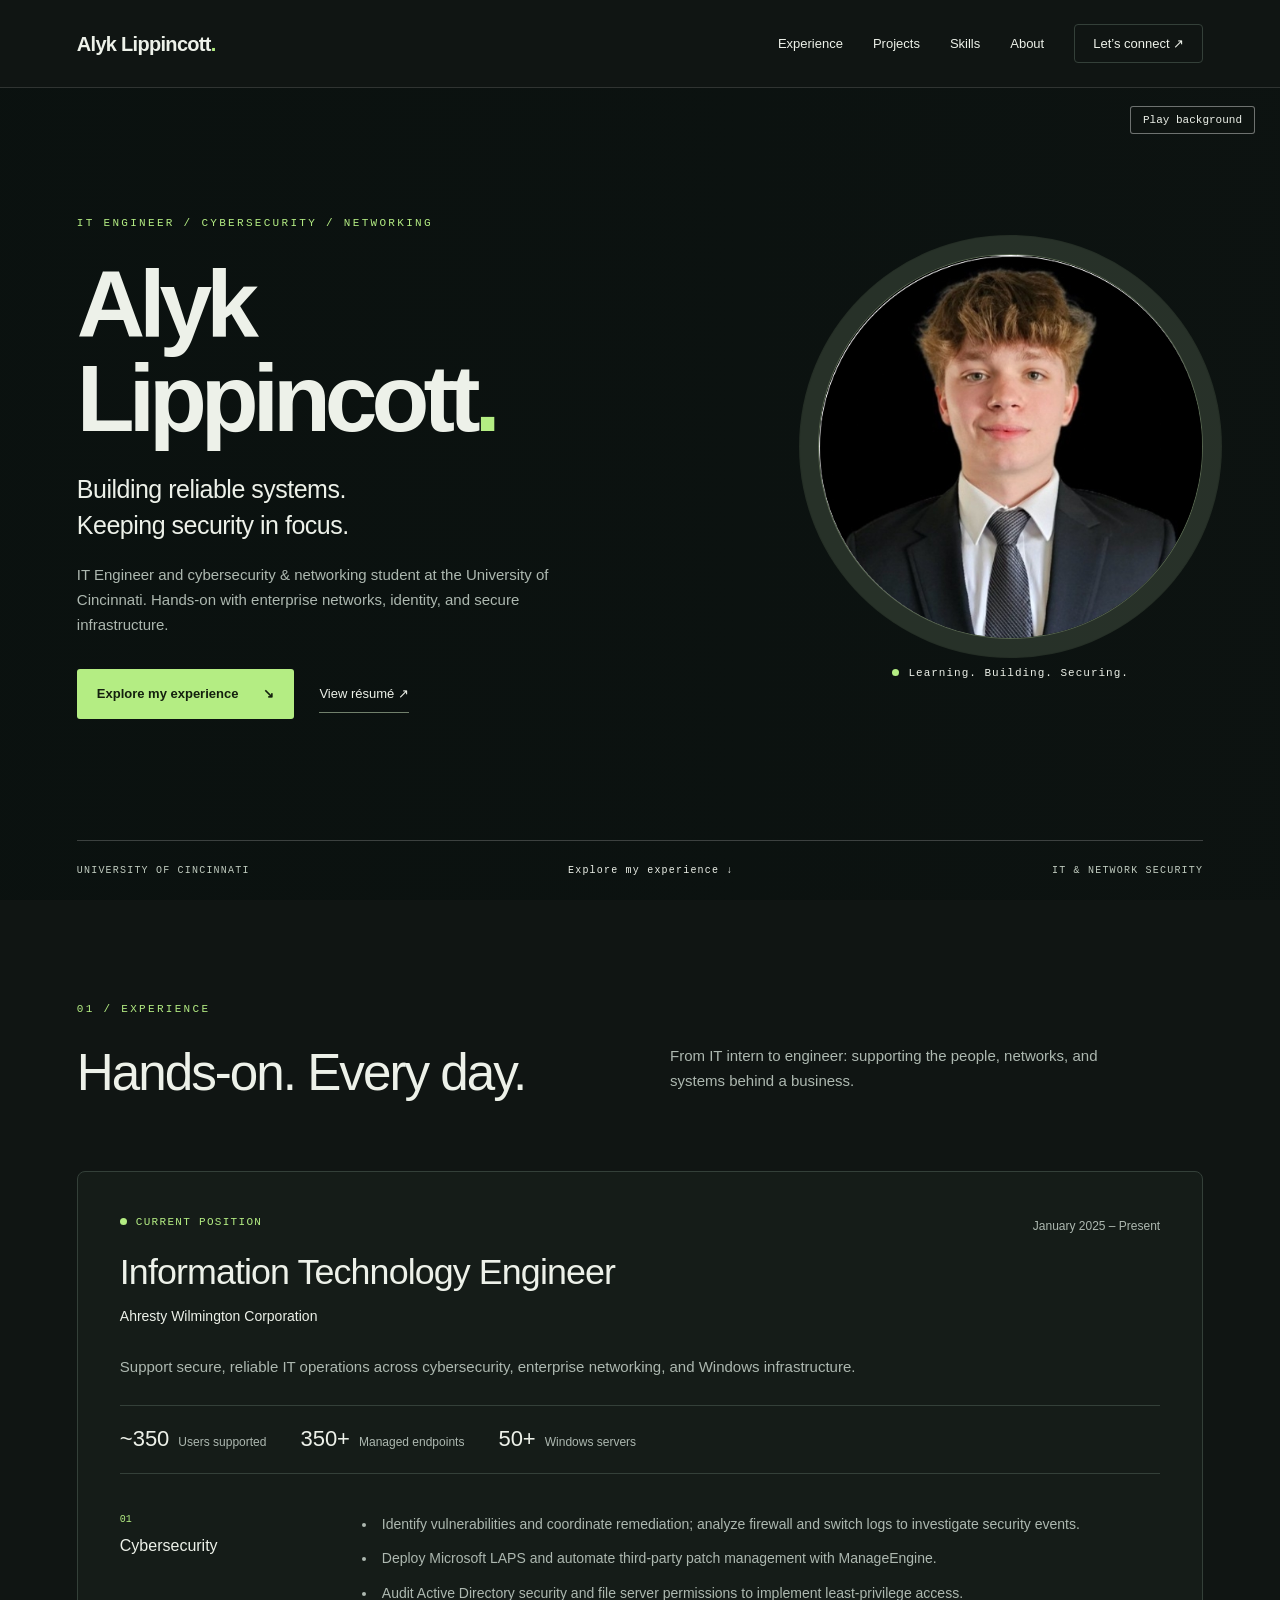
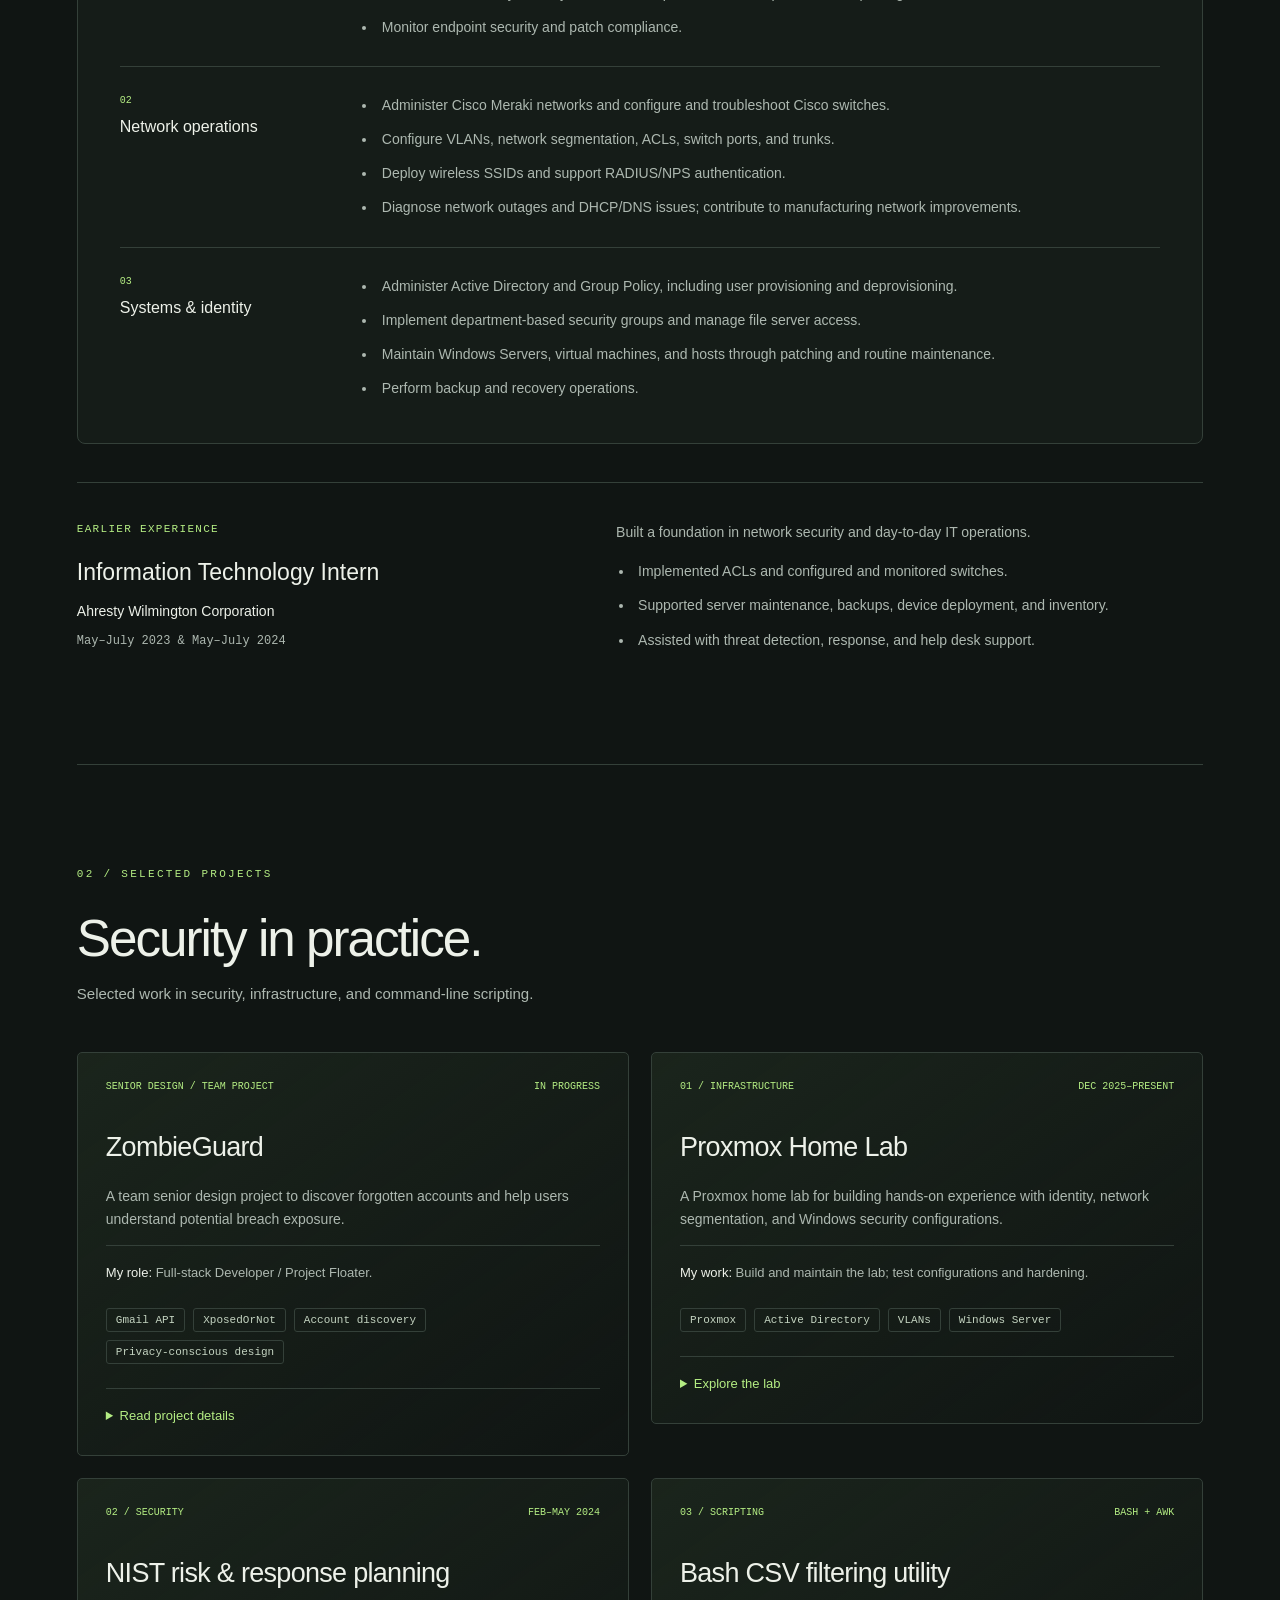
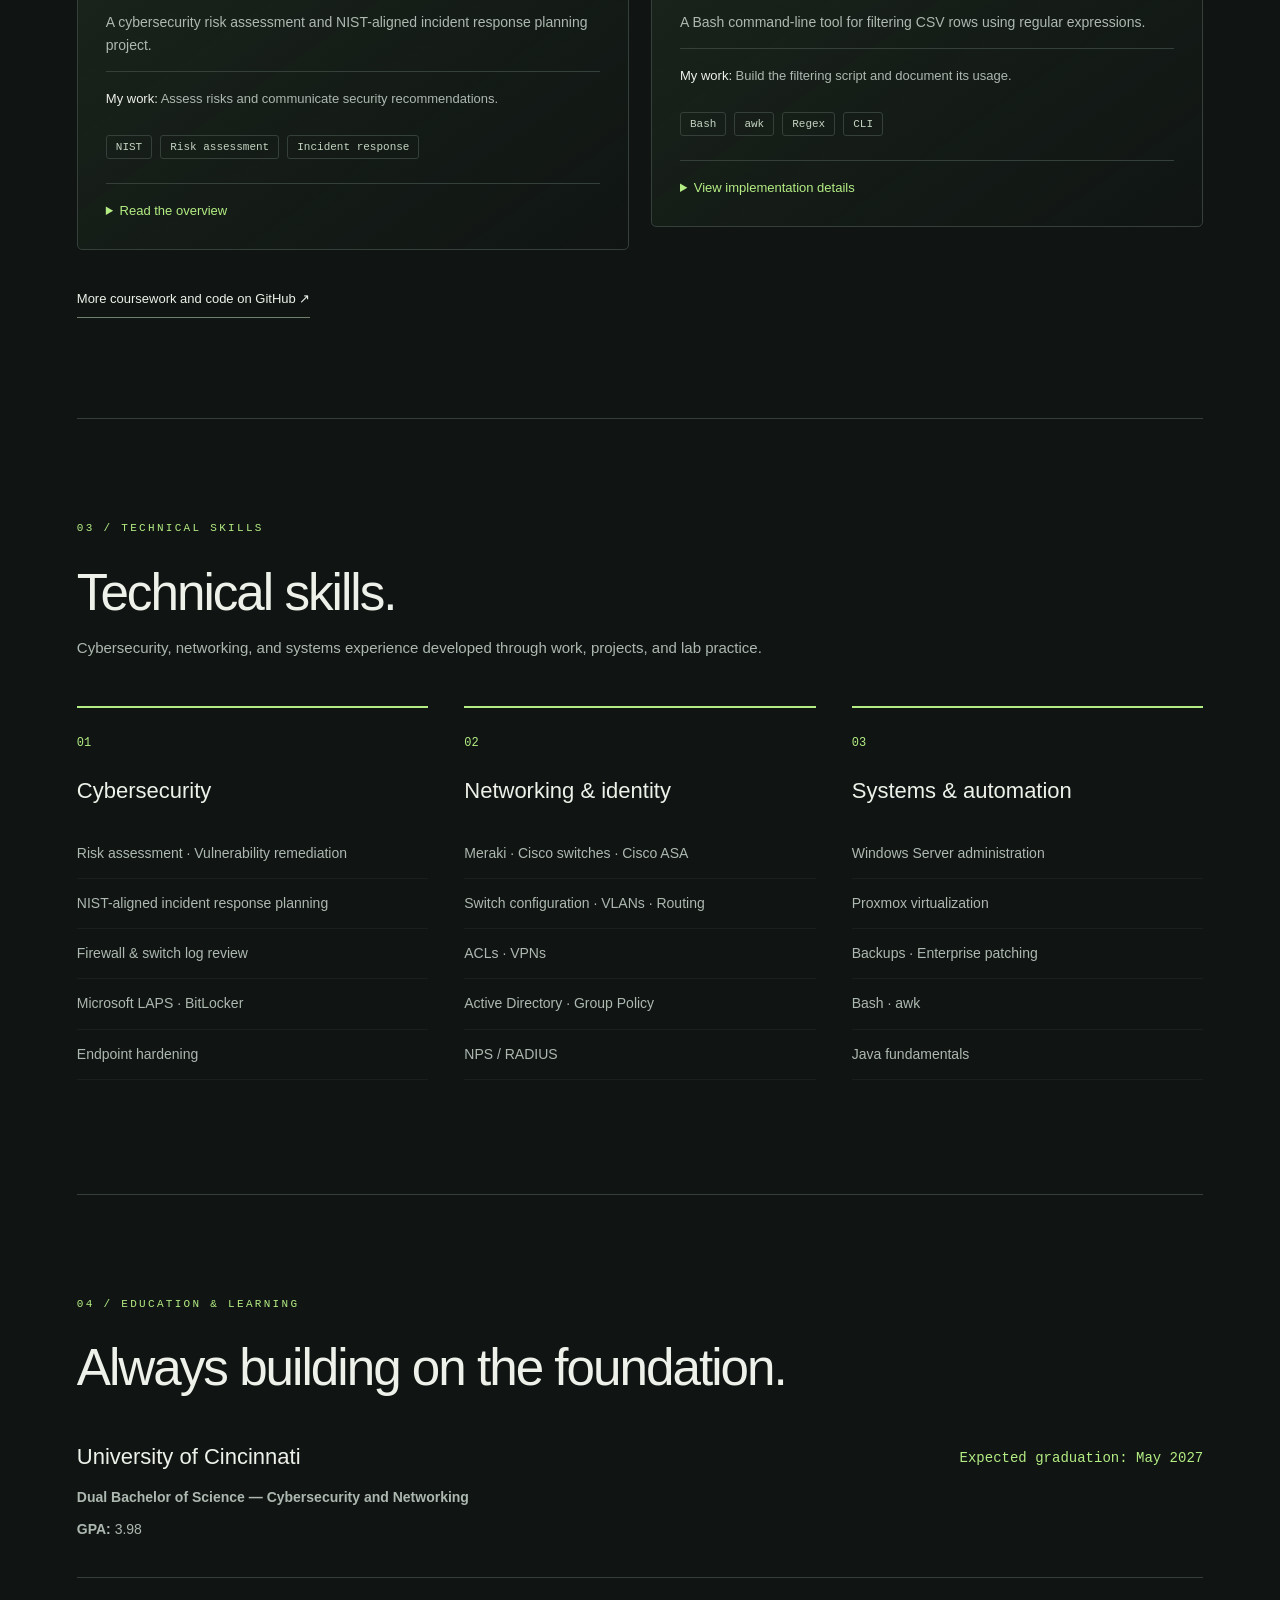
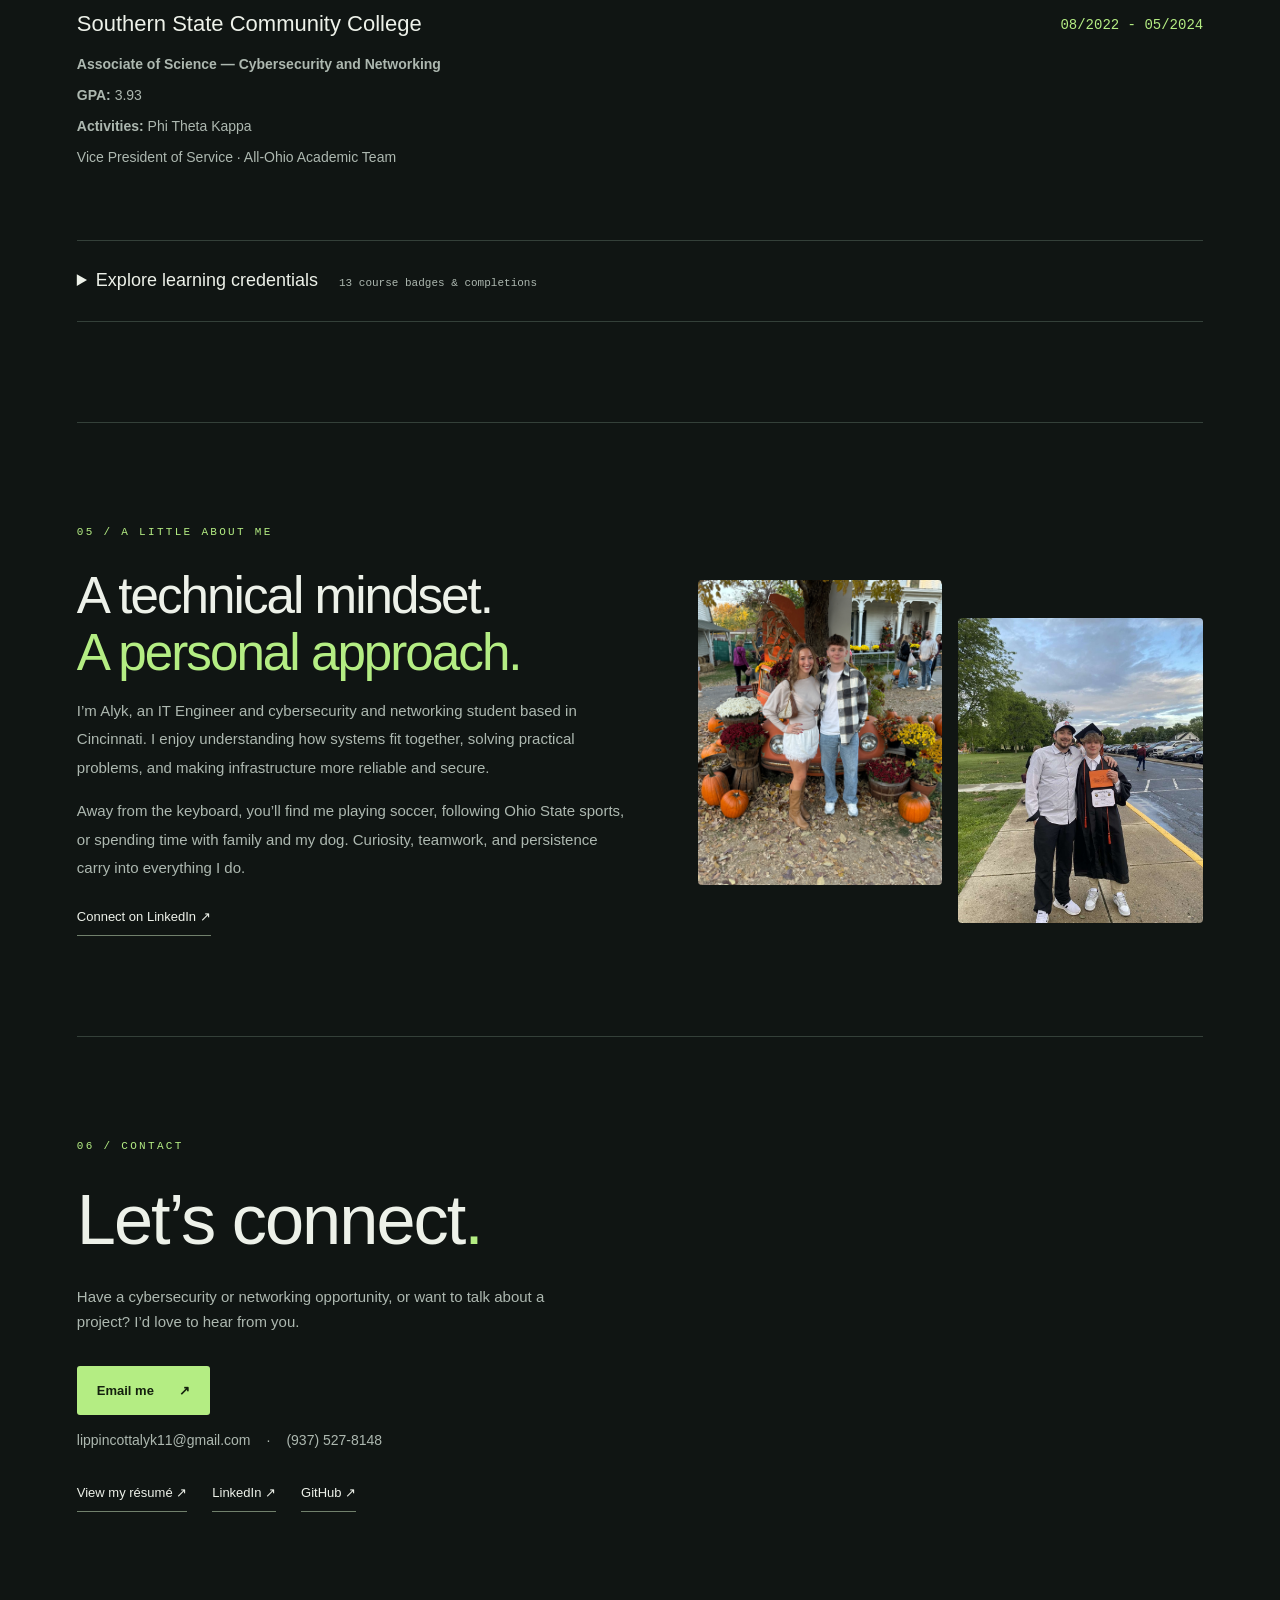
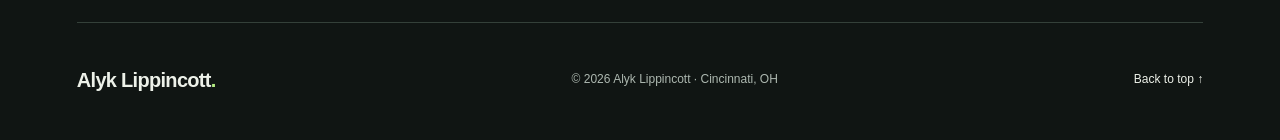
==== commit 96f7accd: "Redesign portfolio and update experience, projects, and credentials" ====
--- a/index.html
+++ b/index.html
@@ -1,293 +1,395 @@
-<!DOCTYPE html>
-<html lang="en">
-<head>
-    <meta charset="UTF-8">
-    <meta name="viewport" content="width=device-width, initial-scale=1.0">
-    <title>My Personal Website</title>
-    <link rel="stylesheet" href="style.css"> <!-- Main CSS for general styles -->
-    <link rel="stylesheet" href="about.css"> <!-- CSS specifically for the About Me section -->
-    <link rel="stylesheet" href="contact.css"> <!-- CSS specifically for the Contact form section -->
-    <link rel="stylesheet" href="skills.css"> <!-- CSS specifically for the Skills section -->
-    <link rel="stylesheet" href="Education.css"> <!-- CSS specifically for the Skills section -->
-    <link rel="stylesheet" href="work.CSS"> <!-- CSS specifically for the Skills section -->
-</head>
-<body>
-
-    <header>
-        <div class="logo">
-            <a href="#home">
-                <img src="logo.png" alt=" Professional Picture of Alyk Lippincott">
-            </a>
-        </div>
-        <nav>
-            <ul class="nav-links">
-                <li><a href="#home" class="active">Home</a></li>
-                <li><a href="#about">About</a></li>
-                <li><a href="#skills">Skills</a></li>
-                <li><a href="#education">Education</a></li>
-                <li><a href="#experience">Experience</a></li>
-                <li><a href="#contact">Contact</a></li>
-            </ul>
-        </nav>
-    </header>
-
-    <!-- Home Section -->
-    <section class="home" id="home" style="scroll-margin-top: 12vh;">
-        <video autoplay muted loop id="bg-video">
-            <source src="video.mp4" type="video/mp4">
-            Your browser does not support the video tag.
-        </video>
-        <div class="hero-content">
-            <img src="picture.jpeg" alt="Profile Picture" class="profile-pic">
-            <div class="info">
-                <h1>Alyk Lippincott</h1>
-                <h3>Cybersecurity & Networking</h3>
-                <p>Hi, I'm Alyk Lippincott, a dedicated and driven cybersecurity and networking student.</p>
-                <a href="Resume.pdf" class="download-cv">Resume</a>
-            </div>
-        </div>
-    </section>
-
-    <!-- About Section -->
-    <section id="about" style="scroll-margin-top: 12vh;">
-        <h2>About Me</h2>
-        <p class="about-subtitle">- who I am -</p>
-        <div class="about-content">
-            <div class="about-slider">
-                <div class="about-slides">
-                    <!-- Slide images -->
-                    <div class="about-slide">
-                        <img src="skate.jpg" alt="A photo of me and my girlfrined ice skating">
-                    </div>
-                    <div class="about-slide">
-                        <img src="alyk_dad.jpg" alt="A photo of me and my dad at my graduation">
-                    </div>
-                    <div class="about-slide">
-                        <img src="alyk_kenna.jpg" alt="A photo of me with my girlfriend at dinner">
-                    </div>
-                    <div class="about-slide">
-                        <img src="elliot.JPG" alt="A photo of my dog Elliot">
-                    </div>
-                </div>
-
-                <!-- Navigation Arrows -->
-                <div class="arrow-nav">
-                    <span id="prevArrow" class="prev-arrow">&#10094;</span>
-                    <span id="nextArrow" class="next-arrow">&#10095;</span>
-                </div>
-            </div>
-
-            <div class="about-text">
-                <h3>Alyk Lippincott a passionate <span class="highlight">Cybersecurity & Networking student</span></h3>
-                <p>
-                    Hello! I’m Alyk Lippincott, a cybersecurity and networking student with a strong passion for protecting digital information. I started my journey with an Associate's degree in Computer Technology, focusing on Cybersecurity and Networking, and am now continuing my studies at the University of Cincinnati. My goal is to gain deeper expertise in cybersecurity and make a positive impact in the field. Outside of academics, I’m all about family, sports, and spending quality time with my dog. I’m an Ohio State sports enthusiast and love playing soccer whenever I get the chance. Being active is a big part of who I am, and I believe sports have taught me the importance of teamwork, dedication, and persistence—qualities that help me both on and off the field.
-                </p>
-                <a href="Resume.pdf" class="download-cv">Resume</a>
-            </div>
-        </div>
-    </section>
-
-    <!-- Skills Section -->
-    <section id="skills" style="scroll-margin-top: 12vh;">
-        <h2>My Skills</h2>
-        <div class="skills-container">
-            <div class="skills-column">
-                <h3>Cybersecurity & Network Management</h3>
-                <ul>
-                    <li>-Network Security (ACLs, Firewall Configuration)</li>
-                    <li>-Network Switch Configuration & Optimization</li>
-                    <li>-Incident Response (NIST Guidelines)</li>
-                    <li>-Cybersecurity Risk Assessment</li>
-                    <li>-Server Maintenance & Backups</li>
-                    <li>-Network Traffic Management</li>
-                    <li>-Threat Mitigation</li>
-                    <li>-Active Directory</li>
-                </ul>
-            </div>
-            <div class="skills-column">
-                <h3>Systems & Automation</h3>
-                <ul>
-                    <li>-Virtualization (Proxmox Lab Management)</li>
-                    <li>-SIEM Deployment & Monitoring</li>
-                    <li>-Cloud Security</li>
-                    <li>-Encryption & Cryptography</li>
-                    <li>-VPN Management</li>
-                    <li>-Scripting for Automation</li>
-                    <li>-SQL & Database Management</li>
-                </ul>
-            </div>
-            <div class="skills-column">
-                <h3>Software & Office Tools</h3>
-                <ul>
-                    <li>-PowerPoint</li>
-                    <li>-Excel</li>
-                    <li>-Word</li>
-                    <li>-Outlook</li>
-                    <li>-One Drive</li>
-                    <li>-Microsoft Teams</li>
-                    <li>-DaVinci Resolve</li>
-                </ul>
-            </div>
-        </div>
-    </section>
-
-    
-    <section id="education" style="scroll-margin-top: 12vh;">
-        <h2>Education</h2>
-        <div class="education-content">
-            <!-- University of Cincinnati -->
-            <div class="education-item">
-                <div class="education-header">
-                    <h3>University of Cincinnati</h3>
-                    <p class="education-dates">08/2024 - 07/2027</p>
-                </div>
-                <p><strong>Double Bachelors of Technology - Cybersecurity/Networking</strong></p>
-                <p><strong>GPA:</strong> 4.0</p>
-                <p><strong>Activities:</strong> Cyber@UC</p>
-            </div>
-    
-            <!-- Southern State Community College -->
-            <div class="education-item">
-                <div class="education-header">
-                    <h3>Southern State Community College</h3>
-                    <p class="education-dates">08/2022 - 05/2024</p>
-                </div>
-                <p><strong>Associate's Degree (AAS) - Cybersecurtiy/Netowrking</strong></p>
-                <p><strong>GPA:</strong> 3.94</p>
-                <p><strong>Activities:</strong> Phi Theta Kappa</p>
-                <p>VP of Service</p>
-            </div>
-    
-            <!-- Wilmington High School -->
-            <div class="education-item">
-                <div class="education-header">
-                    <h3>Wilmington High School</h3>
-                    <p class="education-dates">08/2018 - 05/2022</p>
-                </div>
-                <p><strong>High School Diploma</strong></p>
-                <p><strong>GPA:</strong> 3.82</p>
-                <p><strong>Activities: </strong>Cane Tech Squad (minor coding and fixing Chromebooks)</p>
-                    <p>Captain of Soccer Team</p>
-                    <p>Key Club (Community Service Club)</p>
-                    <p>Food Pantry Volunteer</p>
-            </div>
-        </div>
-    </section>
-    
-
-
-    <section id="experience" style="scroll-margin-top: 12vh;">
-        <h2>Experience</h2>
-        <table class="work-table">
-            <thead>
-                <tr>
-                    <th>Position</th>
-                    <th>Company</th>
-                    <th>Dates</th>
-                    <th>Responsibilities</th>
-                </tr>
-            </thead>
-            <tbody>
-                <tr>
-                    <td>Information Technology Intern</td>
-                    <td>Ahresty Wilmington Corporation</td>
-                    <td>May 2024 – Current</td>
-                    <td>
-                        <p>Implemented Access Control Lists (ACLs), configured network switches, and performed server maintenance.</p>
-                    </td>
-                </tr>
-                <tr>
-                    <td>Information Technology Intern</td>
-                    <td>Ahresty Wilmington Corporation</td>
-                    <td>May 2023 – July 2023</td>
-                    <td>
-                        <p>Implemented Access Control Lists (ACLs), configured network switches, and performed server maintenance.</p>
-                    </td>
-                </tr>
-                <tr>
-                    <td>Server</td>
-                    <td>Ralph's American Grill</td>
-                    <td>Sept. 2022 – Sept. 2024</td>
-                    <td>
-                        <p>Managed orders, maintained cleanliness, and ensured an excellent dining experience.</p>
-                    </td>
-                </tr>
-            </tbody>
-        </table>
-    
-        <h2>Licenses & Certifications</h2>
-        <ul class="certifications-list">
-            <li><a href="https://www.credly.com/badges/575c5173-01b4-4af8-b2f9-065d7cde8892/linked_in_profile" target="_blank">- CCNA: Enterprise Networking, Security, and Automation</a></li>
-            <li><a href="https://www.credly.com/badges/29696022-811b-4adb-98a2-011dd9d3918b/linked_in_profile" target="_blank">- CCNA: Switching, Routing, and Wireless Essentials</a></li>
-            <li><a href="https://www.credly.com/badges/8ebd6192-7e13-46eb-b7c3-b2c36393e79f/linked_in_profile" target="_blank">- CCNA: Introduction to Networks</a></li>
-            <li><a href="https://www.credly.com/badges/e215cd58-e972-453d-b861-79520263ab41/linked_in_profile" target="_blank">- Cyber Threat Management</a></li>
-            <li><a href="https://www.credly.com/badges/e9e1476c-4395-4c54-bce9-85bd7645cd9b/linked_in_profile" target="_blank">- Introduction to Cybersecurity</a></li>
-            <li><a href="https://www.credly.com/badges/63d0df24-fd1b-48e0-bf7e-05fa58ca4be4/linked_in_profile" target="_blank">- Introduction to IoT</a></li>
-            <li><a href="https://www.credly.com/badges/06c1cba2-177a-402f-92b8-43430efac037/linked_in_profile" target="_blank">- AWS Educate: Getting Started with Compute</a></li>
-            <li><a href="https://www.credly.com/badges/089ed906-3755-4641-8338-536c8d0a3a43/linked_in_profile" target="_blank">- AWS Educate: Getting Started with Databases</a></li>
-            <li><a href="https://www.credly.com/badges/49d5715e-c0a5-4e24-9fbb-83978ed6027d/linked_in_profile" target="_blank">- AWS Educate: Getting Started with Security</a></li>
-            <li><a href="https://www.credly.com/badges/0ca18b3f-9068-4203-9cec-dba23ca56e3a/linked_in_profile" target="_blank">- AWS Educate: Getting Started with Storage</a></li>
-            <li><a href="https://www.credly.com/badges/f96d6b52-a9e8-4521-b167-7d71dd089e82/linked_in_profile" target="_blank">- AWS Educate: Introduction to Cloud 101</a></li>
-        </ul>
-    </section>
-    
-
-    <section id="contact" style="scroll-margin-top: 12vh;">
-        <h2>Contact Me</h2>
-        <p>If you have any questions or would like to reach out, please fill out the form below.</p>
-        <form id="contactForm" action="mailto:lippincottalyk11@gmail.com" method="POST" enctype="text/plain">
-            <div class="form-group">
-                <label for="name">Name</label>
-                <input type="text" id="name" name="name" required>
-            </div>
-            <div class="form-group">
-                <label for="email">Email</label>
-                <input type="email" id="email" name="email" required>
-            </div>
-            <div class="form-group">
-                <label for="subject">Subject</label>
-                <input type="text" id="subject" name="subject" required>
-            </div>
-            <div class="form-group">
-                <label for="message">Message</label>
-                <textarea id="message" name="message" rows="5" required></textarea>
-            </div>
-            <button type="submit" class="submit-btn">Send Message</button>
-        </form>
-    </section>
-
-    
-    <script>
-        const slides = document.querySelectorAll(".about-slide");
-        const nextArrow = document.getElementById("nextArrow");
-        const prevArrow = document.getElementById("prevArrow");
-        let currentIndex = 0;
-
-        function showSlide(index) {
-            slides.forEach((slide, i) => {
-                slide.style.display = i === index ? "block" : "none";
-            });
-        }
-
-        function nextSlide() {
-            currentIndex = (currentIndex + 1) % slides.length;
-            showSlide(currentIndex);
-        }
-
-        function prevSlide() {
-            currentIndex = (currentIndex - 1 + slides.length) % slides.length;
-            showSlide(currentIndex);
-        }
-
-        nextArrow.addEventListener("click", nextSlide);
-        prevArrow.addEventListener("click", prevSlide);
-
-        
-        showSlide(currentIndex);
-    </script>
-    <footer>
-        <i><small>Copyright &copy; 2024 University of Cincinati, IT2040 <br>
-        <a href="mailto:Lippincottalyk11@gmail.com">Lippincottalyk11@gmail.com</a></small></i>
-        </footer>
-</body>
-</html>
+<!DOCTYPE html>
+<html lang="en">
+    <head>
+        <meta charset="UTF-8">
+        <meta name="viewport" content="width=device-width, initial-scale=1.0">
+        <title>Alyk Lippincott — Cybersecurity &amp; Networking</title>
+        <meta name="description" content="Meet Alyk Lippincott, a cybersecurity and networking student at the University of Cincinnati. Explore experience, skills, education, and credentials.">
+        <link rel="stylesheet" href="style.css">
+        <!-- Main CSS for general styles -->
+    </head>
+    <body>
+        <a class="skip-link" href="#experience">Skip to content</a>
+        <header>
+            <a class="wordmark" href="#home" aria-label="Alyk Lippincott home">Alyk Lippincott<span>.</span>
+            </a>
+            <nav aria-label="Main navigation">
+                <ul class="nav-links">
+                    <li>
+                        <a href="#experience">Experience</a>
+                    </li>
+                    <li>
+                        <a href="#projects">Projects</a>
+                    </li>
+                    <li>
+                        <a href="#skills">Skills</a>
+                    </li>
+                    <li>
+                        <a href="#about">About</a>
+                    </li>
+                    <li>
+                        <a href="#contact" class="nav-contact">Let’s connect ↗</a>
+                    </li>
+                </ul>
+            </nav>
+        </header>
+        <main>
+            <section class="home" id="home">
+                <video autoplay muted loop playsinline id="bg-video" aria-hidden="true">
+                    <source src="video.mp4" type="video/mp4">
+                </video>
+                <button type="button" class="video-toggle" aria-controls="bg-video" id="video-toggle">Pause background</button>
+                <div class="hero-content">
+                    <div class="info">
+                        <p class="eyebrow">IT ENGINEER / CYBERSECURITY / NETWORKING</p>
+                        <h1>Alyk<br>Lippincott<span>.</span>
+                        </h1>
+                        <p class="hero-description">Building reliable systems.<br>Keeping security in focus.</p>
+                        <p class="hero-intro">IT Engineer and cybersecurity &amp; networking student at the University of Cincinnati. Hands-on with enterprise networks, identity, and secure infrastructure.</p>
+                        <div class="hero-actions">
+                            <a href="#experience" class="download-cv">Explore my experience <span aria-hidden="true">↘</span>
+                            </a>
+                            <a href="Resume.pdf" class="text-link" target="_blank" rel="noopener">View résumé <span aria-hidden="true">↗</span>
+                            </a>
+                        </div>
+                    </div>
+                    <figure class="portrait">
+                        <img src="picture.jpeg" alt="Alyk Lippincott" width="484" height="485">
+                        <figcaption>
+                            <span class="status-dot">
+                            </span>Learning. Building. Securing.</figcaption>
+                        </figure>
+                    </div>
+                    <div class="hero-bottom">
+                        <span>UNIVERSITY OF CINCINNATI</span>
+                        <a href="#experience">Explore my experience <span aria-hidden="true">↓</span>
+                        </a>
+                        <span>IT &amp; NETWORK SECURITY</span>
+                    </div>
+                </section>
+                <section id="experience">
+    <p class="eyebrow">01 / EXPERIENCE</p>
+    <div class="section-heading">
+        <h2>Hands-on. Every day.</h2>
+        <p>From IT intern to engineer: supporting the people, networks, and systems behind a business.</p>
+    </div>
+
+    <article class="current-experience role-profile" aria-labelledby="engineer-title">
+    <div class="role-profile-heading">
+        <div>
+            <p class="experience-label"><span class="status-dot" aria-hidden="true"></span>Current position</p>
+            <h3 id="engineer-title">Information Technology Engineer</h3>
+            <p class="role-company">Ahresty Wilmington Corporation</p>
+        </div>
+        <p class="role-tenure">January 2025 – Present</p>
+    </div>
+    <p class="role-intro">Support secure, reliable IT operations across cybersecurity, enterprise networking, and Windows infrastructure.</p>
+
+    <dl class="role-scope" aria-label="Scope of supported environment">
+        <div><dt>Users supported</dt><dd>~350</dd></div>
+        <div><dt>Managed endpoints</dt><dd>350+</dd></div>
+        <div><dt>Windows servers</dt><dd>50+</dd></div>
+    </dl>
+
+    <div class="role-responsibilities">
+        <div class="role-area">
+            <h4><span aria-hidden="true">01</span>Cybersecurity</h4>
+            <ul>
+                <li>Identify vulnerabilities and coordinate remediation; analyze firewall and switch logs to investigate security events.</li>
+                <li>Deploy Microsoft LAPS and automate third-party patch management with ManageEngine.</li>
+                <li>Audit Active Directory security and file server permissions to implement least-privilege access.</li>
+                <li>Monitor endpoint security and patch compliance.</li>
+            </ul>
+        </div>
+        <div class="role-area">
+            <h4><span aria-hidden="true">02</span>Network operations</h4>
+            <ul>
+                <li>Administer Cisco Meraki networks and configure and troubleshoot Cisco switches.</li>
+                <li>Configure VLANs, network segmentation, ACLs, switch ports, and trunks.</li>
+                <li>Deploy wireless SSIDs and support RADIUS/NPS authentication.</li>
+                <li>Diagnose network outages and DHCP/DNS issues; contribute to manufacturing network improvements.</li>
+            </ul>
+        </div>
+        <div class="role-area">
+            <h4><span aria-hidden="true">03</span>Systems &amp; identity</h4>
+            <ul>
+                <li>Administer Active Directory and Group Policy, including user provisioning and deprovisioning.</li>
+                <li>Implement department-based security groups and manage file server access.</li>
+                <li>Maintain Windows Servers, virtual machines, and hosts through patching and routine maintenance.</li>
+                <li>Perform backup and recovery operations.</li>
+            </ul>
+        </div>
+    </div>
+</article>
+
+    <article class="intern-experience" aria-labelledby="intern-title">
+        <div>
+            <p class="experience-label">Earlier experience</p>
+            <h3 id="intern-title">Information Technology Intern</h3>
+            <p class="intern-company">Ahresty Wilmington Corporation</p>
+            <p class="intern-dates">May–July 2023 &amp; May–July 2024</p>
+        </div>
+        <div>
+            <p>Built a foundation in network security and day-to-day IT operations.</p>
+            <ul>
+                <li>Implemented ACLs and configured and monitored switches.</li>
+                <li>Supported server maintenance, backups, device deployment, and inventory.</li>
+                <li>Assisted with threat detection, response, and help desk support.</li>
+            </ul>
+        </div>
+    </article>
+</section>
+                    <section id="projects">
+                    <p class="eyebrow">02 / SELECTED PROJECTS</p>
+                    <h2>Security in practice.</h2>
+                    <p class="section-intro">Selected work in security, infrastructure, and command-line scripting.</p>
+                    <div class="projects-grid">
+<article class="project">
+                            <div class="project-number">
+                                <span>SENIOR DESIGN / TEAM PROJECT</span>
+                                <span>IN PROGRESS</span>
+                            </div>
+                            <h3>ZombieGuard</h3>
+<p>A team senior design project to discover forgotten accounts and help users understand potential breach exposure.</p>
+<p class="project-contribution"><strong>My role:</strong> Full-stack Developer / Project Floater.</p>
+<div class="tags">
+                                <span>Gmail API</span>
+                                <span>XposedOrNot</span>
+                                <span>Account discovery</span>
+                                <span>Privacy-conscious design</span>
+                            </div>
+<details class="project-details"><summary>Read project details</summary><div class="project-detail-body">
+                            <p>Developing a senior design project with a team at the University of Cincinnati to help users discover forgotten online accounts and understand their potential breach exposure.</p>
+                            <p>The planned workflow uses explicitly authorized Gmail metadata—sender, subject, and date—to identify account-related emails, then checks the user’s email address against known breach data through XposedOrNot. A centralized dashboard will prioritize accounts for review and recommend actions such as password updates, multi-factor authentication, or account removal.</p>
+
+                            <p class="confidential-note">Designed for metadata-only access and session-based data handling. Cleanup actions remain under the user’s control. Development and demonstrations are planned for team-approved test accounts.</p>
+
+                        </div></details></article>
+                        <article class="project">
+                            <div class="project-number">
+                                <span>01 / INFRASTRUCTURE</span>
+                                <span>DEC 2025–PRESENT</span>
+                            </div>
+                            <h3>Proxmox Home Lab</h3>
+<p>A Proxmox home lab for building hands-on experience with identity, network segmentation, and Windows security configurations.</p>
+<p class="project-contribution"><strong>My work:</strong> Build and maintain the lab; test configurations and hardening.</p>
+<div class="tags">
+                                    <span>Proxmox</span>
+                                    <span>Active Directory</span>
+                                    <span>VLANs</span>
+                                    <span>Windows Server</span>
+                                </div>
+<details class="project-details"><summary>Explore the lab</summary><div class="project-detail-body">
+                            <p>Built and maintain a Proxmox home lab for hands-on testing with Active Directory, Windows Servers, and network segmentation. Use the lab to explore authentication and access controls, test network segmentation, and practice patching and system hardening.</p>
+                            <p class="project-takeaway">
+                                <strong>Focus:</strong> Testing configurations and practicing security concepts in a dedicated lab environment.</p>
+
+                            </div></details></article>
+                            <article class="project">
+                                <div class="project-number">
+                                    <span>02 / SECURITY</span>
+                                    <span>FEB–MAY 2024</span>
+                                </div>
+                                <h3>NIST risk &amp; response planning</h3>
+<p>A cybersecurity risk assessment and NIST-aligned incident response planning project.</p>
+<p class="project-contribution"><strong>My work:</strong> Assess risks and communicate security recommendations.</p>
+<div class="tags">
+                                    <span>NIST</span>
+                                    <span>Risk assessment</span>
+                                    <span>Incident response</span>
+                                </div>
+<details class="project-details"><summary>Read the overview</summary><div class="project-detail-body">
+                                <p>Conducted a cybersecurity risk assessment and developed an incident response plan aligned with NIST guidelines. The work included evaluating cybersecurity risks, developing NIST-aligned incident response guidance, and communicating recommended security improvements. </p>
+                                <p class="confidential-note">Confidential engagement · Public overview only. Findings and internal documentation are not shared.</p>
+
+                            </div></details></article>
+                            <article class="project">
+                                <div class="project-number">
+                                    <span>03 / SCRIPTING</span>
+                                    <span>BASH + AWK</span>
+                                </div>
+                                <h3>Bash CSV filtering utility</h3>
+<p>A Bash command-line tool for filtering CSV rows using regular expressions.</p>
+<p class="project-contribution"><strong>My work:</strong> Build the filtering script and document its usage.</p>
+<div class="tags">
+                                    <span>Bash</span>
+                                    <span>awk</span>
+                                    <span>Regex</span>
+                                    <span>CLI</span>
+                                </div>
+<details class="project-details"><summary>View implementation details</summary><div class="project-detail-body">
+                                <p>Built a Bash utility that filters rows in a selected CSV column using a regular expression. Supports command-line options, preserves the header, checks required arguments and input-file existence, and writes results to the terminal or an output file.</p>
+
+                                <a class="text-link" href="https://github.com/lippinay/CSVDataProcessing" target="_blank" rel="noopener noreferrer">Explore the repository ↗</a>
+                            </div></details></article>
+                        </div>
+                        <a class="text-link section-link" href="https://github.com/lippinay" target="_blank" rel="noopener noreferrer">More coursework and code on GitHub ↗</a>
+                    </section>
+                    <section id="skills">
+    <p class="eyebrow">03 / TECHNICAL SKILLS</p>
+    <h2>Technical skills.</h2>
+    <p class="section-intro">Cybersecurity, networking, and systems experience developed through work, projects, and lab practice.</p>
+    <div class="skills-container">
+        <div class="skills-column">
+            <span class="skill-index">01</span>
+            <h3>Cybersecurity</h3>
+            <ul>
+                <li>Risk assessment · Vulnerability remediation</li>
+                <li>NIST-aligned incident response planning</li>
+                <li>Firewall &amp; switch log review</li>
+                <li>Microsoft LAPS · BitLocker</li>
+                <li>Endpoint hardening</li>
+            </ul>
+        </div>
+        <div class="skills-column">
+            <span class="skill-index">02</span>
+            <h3>Networking &amp; identity</h3>
+            <ul>
+                <li>Meraki · Cisco switches · Cisco ASA</li>
+                <li>Switch configuration · VLANs · Routing</li>
+                <li>ACLs · VPNs</li>
+                <li>Active Directory · Group Policy</li>
+                <li>NPS / RADIUS</li>
+            </ul>
+        </div>
+        <div class="skills-column">
+            <span class="skill-index">03</span>
+            <h3>Systems &amp; automation</h3>
+            <ul>
+                <li>Windows Server administration</li>
+                <li>Proxmox virtualization</li>
+                <li>Backups · Enterprise patching</li>
+                <li>Bash · awk</li>
+                <li>Java fundamentals</li>
+            </ul>
+        </div>
+    </div>
+</section>
+                    <section id="education">
+                        <p class="eyebrow">04 / EDUCATION &amp; LEARNING</p>
+                        <h2>Always building on the foundation.</h2>
+                        <div class="education-content">
+                            <!-- University of Cincinnati -->
+                            <div class="education-item">
+                                <div class="education-header">
+                                    <h3>University of Cincinnati</h3>
+                                    <p class="education-dates">Expected graduation: May 2027</p>
+                                </div>
+                                <p>
+                                    <strong>Dual Bachelor of Science — Cybersecurity and Networking</strong>
+                                </p>
+                                <p>
+                                    <strong>GPA:</strong> 3.98</p>
+                                    </div>
+                                    <!-- Southern State Community College -->
+                                    <div class="education-item">
+                                        <div class="education-header">
+                                            <h3>Southern State Community College</h3>
+                                            <p class="education-dates">08/2022 - 05/2024</p>
+                                        </div>
+                                        <p>
+                                            <strong>Associate of Science — Cybersecurity and Networking</strong>
+                                        </p>
+                                        <p>
+                                            <strong>GPA:</strong> 3.93</p>
+                                            <p>
+                                                <strong>Activities:</strong> Phi Theta Kappa</p>
+                                                <p>Vice President of Service · All-Ohio Academic Team</p>
+                                            </div>
+                                        </div>
+                                        <details class="credentials">
+                                            <summary>Explore learning credentials <span>13 course badges &amp; completions</span>
+                                            </summary>
+                                            <p>Course completion badges and learning credentials from Cisco, AWS Educate, and LinkedIn Learning.</p>
+                                            <p>Forensics coursework: Operating System Forensics and Cybersecurity Foundations: Computer Forensics.</p>
+                                            <ul class="certifications-list">
+                                                <li class="credential-item">
+                                                    <a href="https://www.linkedin.com/learning/certificates/4845033123f485823ac8291ab491e16d25c4500bae71ab3fcdde66d7ed92d931" target="_blank" rel="noopener noreferrer">Operating System Forensics</a>
+                                                    <small>LinkedIn Learning · Course completion · March 2025</small>
+                                                </li>
+                                                <li class="credential-item">
+                                                    <a href="https://www.linkedin.com/learning/certificates/e224ca842903c8da5c2f79b0efc4368741532477168be30ace45f63b8c10d478" target="_blank" rel="noopener noreferrer">Cybersecurity Foundations: Computer Forensics</a>
+                                                    <small>LinkedIn Learning · Course completion · March 2025</small>
+                                                </li>
+                                                <li>
+                                                    <a href="https://www.credly.com/badges/575c5173-01b4-4af8-b2f9-065d7cde8892/linked_in_profile" target="_blank" rel="noopener noreferrer">CCNA: Enterprise Networking, Security, and Automation</a>
+                                                </li>
+                                                <li>
+                                                    <a href="https://www.credly.com/badges/29696022-811b-4adb-98a2-011dd9d3918b/linked_in_profile" target="_blank" rel="noopener noreferrer">CCNA: Switching, Routing, and Wireless Essentials</a>
+                                                </li>
+                                                <li>
+                                                    <a href="https://www.credly.com/badges/8ebd6192-7e13-46eb-b7c3-b2c36393e79f/linked_in_profile" target="_blank" rel="noopener noreferrer">CCNA: Introduction to Networks</a>
+                                                </li>
+                                                <li>
+                                                    <a href="https://www.credly.com/badges/e215cd58-e972-453d-b861-79520263ab41/linked_in_profile" target="_blank" rel="noopener noreferrer">Cyber Threat Management</a>
+                                                </li>
+                                                <li>
+                                                    <a href="https://www.credly.com/badges/e9e1476c-4395-4c54-bce9-85bd7645cd9b/linked_in_profile" target="_blank" rel="noopener noreferrer">Introduction to Cybersecurity</a>
+                                                </li>
+                                                <li>
+                                                    <a href="https://www.credly.com/badges/63d0df24-fd1b-48e0-bf7e-05fa58ca4be4/linked_in_profile" target="_blank" rel="noopener noreferrer">Introduction to IoT</a>
+                                                </li>
+                                                <li>
+                                                    <a href="https://www.credly.com/badges/06c1cba2-177a-402f-92b8-43430efac037/linked_in_profile" target="_blank" rel="noopener noreferrer">AWS Educate: Getting Started with Compute</a>
+                                                </li>
+                                                <li>
+                                                    <a href="https://www.credly.com/badges/089ed906-3755-4641-8338-536c8d0a3a43/linked_in_profile" target="_blank" rel="noopener noreferrer">AWS Educate: Getting Started with Databases</a>
+                                                </li>
+                                                <li>
+                                                    <a href="https://www.credly.com/badges/49d5715e-c0a5-4e24-9fbb-83978ed6027d/linked_in_profile" target="_blank" rel="noopener noreferrer">AWS Educate: Getting Started with Security</a>
+                                                </li>
+                                                <li>
+                                                    <a href="https://www.credly.com/badges/0ca18b3f-9068-4203-9cec-dba23ca56e3a/linked_in_profile" target="_blank" rel="noopener noreferrer">AWS Educate: Getting Started with Storage</a>
+                                                </li>
+                                                <li>
+                                                    <a href="https://www.credly.com/badges/f96d6b52-a9e8-4521-b167-7d71dd089e82/linked_in_profile" target="_blank" rel="noopener noreferrer">AWS Educate: Introduction to Cloud 101</a>
+                                                </li>
+                                            </ul>
+                                        </details>
+                                    </section>
+                                    <section id="about">
+                                        <p class="eyebrow">05 / A LITTLE ABOUT ME</p>
+                                        <div class="about-content">
+                                            <div class="about-text">
+                                                <h2>A technical mindset.<br>
+                                                    <span class="highlight">A personal approach.</span>
+                                                </h2>
+                                                <p>I’m Alyk, an IT Engineer and cybersecurity and networking student based in Cincinnati. I enjoy understanding how systems fit together, solving practical problems, and making infrastructure more reliable and secure.</p>
+                                                <p>Away from the keyboard, you’ll find me playing soccer, following Ohio State sports, or spending time with family and my dog. Curiosity, teamwork, and persistence carry into everything I do.</p>
+                                                <a class="text-link" href="https://www.linkedin.com/in/lippincotta/" target="_blank" rel="noopener noreferrer">Connect on LinkedIn ↗</a>
+                                            </div>
+                                            <!-- Replace these src values with your own photos and update the alt text. -->
+                                            <div class="personal-photos">
+                                                <img loading="lazy" src="IMG_1479.JPG" alt="Placeholder for a personal photo">
+                                                <img loading="lazy" src="alyk_dad.jpg" alt="Placeholder for a second personal photo">
+                                            </div>
+                                        </div>
+                                    </section>
+                                    <section id="contact">
+    <p class="eyebrow">06 / CONTACT</p>
+    <h2>Let’s connect<span>.</span></h2>
+    <p>Have a cybersecurity or networking opportunity, or want to talk about a project? I’d love to hear from you.</p>
+    <a class="download-cv" href="mailto:lippincottalyk11@gmail.com">Email me <span aria-hidden="true">↗</span></a>
+    <div class="contact-details">
+        <a href="mailto:lippincottalyk11@gmail.com">lippincottalyk11@gmail.com</a>
+        <span class="contact-separator" aria-hidden="true">·</span>
+        <a href="tel:+19375278148">(937) 527-8148</a>
+    </div>
+    <div class="social-links">
+        <a href="Resume.pdf" class="text-link" target="_blank" rel="noopener">View my résumé ↗</a>
+        <a class="text-link" href="https://www.linkedin.com/in/lippincotta/" target="_blank" rel="noopener noreferrer">LinkedIn ↗</a>
+        <a class="text-link" href="https://github.com/lippinay" target="_blank" rel="noopener noreferrer">GitHub ↗</a>
+    </div>
+</section>
+                                </main>
+                                <footer>
+                                    <a class="wordmark" href="#home" aria-label="Back to home">Alyk Lippincott<span>.</span>
+                                    </a>
+                                    <p>© <span id="year">
+                                    </span> Alyk Lippincott · Cincinnati, OH</p>
+                                    <a href="#home">Back to top ↑</a>
+                                </footer>
+                                <script src="script.js" defer>
+                                </script>
+                            </body>
+                        </html>
--- a/style.css
+++ b/style.css
@@ -1,213 +1,1134 @@
-/* General Reset */
-* {
-    margin: 0;
-    padding: 0;
-    box-sizing: border-box;
-}
-
-body {
-    font-family: Arial, sans-serif;
-    background-color: #f9f9f9;
-    height: 100vh;
-    overflow-x: hidden;
-    scroll-behavior: smooth;
-}
-
-/* Header Styles */
-header {
-    width: 100%;
-    position: fixed;
-    top: 0;
-    left: 0;
-    padding: 10px 40px;
-    height: 12vh;
-    display: flex;
-    justify-content: space-between;
-    align-items: center;
-    background-color: #fff;
-    box-shadow: 0 4px 6px rgba(0, 0, 0, 0.1);
-    z-index: 1000;
-}
-
-.logo img {
-    height: 50px;
-    width: auto;
-}
-
-.nav-links {
-    list-style: none;
-    display: flex;
-    gap: 20px;
-}
-
-.nav-links a {
-    text-decoration: none;
-    color: #333;
-    font-size: 16px;
-    font-weight: bold;
-    position: relative;
-    transition: color 0.3s ease;
-}
-
-.nav-links a:hover {
-    color: #626fc6;
-}
-
-/* Home Section */
-.home {
-    position: relative;
-    width: 100%;
-    height: 100vh; /* Full viewport height */
-    top: 0; /* Remove offset for sticky header */
-    overflow: hidden;
-}
-
-/* Video Background */
-#bg-video {
-    position: absolute;
-    top: 0;
-    left: 0;
-    width: 100%;
-    height: 100%;
-    object-fit: cover; /* Ensures video covers the entire section */
-    z-index: -1; /* Send the video behind the content */
-}
-
-/* Hero Content */
-.hero-content {
-    display: flex;
-    align-items: center;
-    justify-content: center;
-    height: 100%; /* Matches the height of the section */
-    position: relative;
-    z-index: 1; /* Ensure text appears above the video */
-    color: #000;
-    text-align: center;
-}
-
-.profile-pic {
-    width: 300px;
-    height: 300px;
-    border-radius: 50%;
-    margin-right: 40px;
-}
-
-.info h1 {
-    font-size: 3rem; /* Use relative units for scalability */
-    font-weight: bold;
-    margin-bottom: 10px;
-}
-
-.info h3 {
-    font-size: 1.5rem;
-    margin-bottom: 20px;
-    color: #444;
-}
-
-.info p {
-    font-size: 1rem;
-    margin-bottom: 30px;
-    color: #0f0f0f;
-}
-
-.download-cv {
-    text-decoration: none;
-    color: #fff;
-    background-color: #626fc6;
-    padding: 10px 20px;
-    border-radius: 5px;
-    font-size: 1rem;
-    transition: background-color 0.3s ease, transform 0.3s ease;
-}
-
-.download-cv:hover {
-    background-color: #4d4db2;
-    transform: translateY(-3px); /* Subtle hover effect */
-}
-
-/* Responsive Design */
-@media (max-width: 768px) {
-    header {
-        height: 10vh;
-        padding: 10px 20px;
-        flex-direction: column;
-    }
-
-    .nav-links {
-        flex-direction: row;
-        justify-content: center;
-        gap: 10px;
-        padding: 0;
-    }
-
-    .nav-links a {
-        font-size: 14px;
-    }
-
-    .logo img {
-        height: 40px;
-    }
-
-    .home {
-        height: 100vh; /* Full screen height */
-        padding: 0 10px;
-    }
-
-    .profile-pic {
-        width: 150px;
-        height: 150px;
-        margin-bottom: 20px;
-    }
-
-    .hero-content {
-        flex-direction: column;
-        text-align: center;
-    }
-
-    .info h1 {
-        font-size: 2rem;
-    }
-
-    .info h3 {
-        font-size: 1.2rem;
-    }
-
-    .info p {
-        font-size: 0.9rem;
-    }
-
-    .download-cv {
-        font-size: 0.9rem;
-    }
-}
-
-@media (max-width: 480px) {
-    header {
-        height: 8vh;
-    }
-
-    .profile-pic {
-        width: 120px;
-        height: 120px;
-    }
-
-    .info h1 {
-        font-size: 1.8rem;
-    }
-
-    .info h3 {
-        font-size: 1rem;
-    }
-
-    .info p {
-        font-size: 0.8rem;
-    }
-}
-@media (max-width: 768px) {
-    .profile-picture {
-        max-width: 120px; /* Scale down the image for smaller screens */
-    }
-
-    .profile-container {
-        padding: 10px; /* Reduce padding for smaller devices */
-    }+:root{
+    --bg:#101513;
+    --surface:#19201c;
+    --text:#edf1e9;
+    --muted:#adb8b0;
+    --accent:#b4ed83;
+    --line:#344039;
+    --max:1180px}
+    *{
+        box-sizing:border-box}
+        html{
+            scroll-behavior:smooth;
+            scroll-padding-top:100px}
+            body{
+                margin:0;
+                background:var(--bg);
+                color:var(--text);
+                font-family:Arial,Helvetica,sans-serif;
+                line-height:1.65}
+                a{
+                    color:inherit;
+                    text-decoration:none}
+                    a:hover{
+                        color:var(--accent)}
+                        a:focus-visible,button:focus-visible{
+                            outline:3px solid var(--accent);
+                            outline-offset:6px}
+                            button{
+                                font:inherit;
+                                cursor:pointer}
+                                header{
+                                    height:88px;
+                                    display:flex;
+                                    align-items:center;
+                                    justify-content:space-between;
+                                    padding:0 max(6vw,calc((100vw - var(--max))/2));
+                                    position:relative;
+                                    z-index:5;
+                                    border-bottom:1px solid #ffffff22;
+                                    background:#101513}
+                                    .wordmark{
+                                        font-size:38px;
+                                        letter-spacing:-5px;
+                                        font-weight:800;
+                                        line-height:1}
+                                        .wordmark span,h1 span,#contact h2 span{
+                                            color:var(--accent)}
+                                            .nav-links{
+                                                display:flex;
+                                                align-items:center;
+                                                gap:30px;
+                                                list-style:none;
+                                                padding:0;
+                                                margin:0;
+                                                font-size:13px}
+                                                .nav-contact{
+                                                    border:1px solid var(--line);
+                                                    padding:11px 18px;
+                                                    border-radius:4px}
+                                                    .nav-links a[aria-current]{
+                                                        color:var(--accent)}
+                                                        main>section:not(.home){
+                                                            max-width:var(--max);
+                                                            margin:auto;
+                                                            padding:100px 0;
+                                                            border-bottom:1px solid var(--line)}
+                                                            .home{
+                                                                position:relative;
+                                                                isolation:isolate;
+                                                                overflow:hidden;
+                                                                padding:75px max(6vw,calc((100vw - var(--max))/2)) 0;
+                                                                min-height:calc(100svh - 88px);
+                                                                display:flex;
+                                                                flex-direction:column;
+                                                                justify-content:center}
+                                                                .home:after{
+                                                                    content:'';
+                                                                    position:absolute;
+                                                                    inset:0;
+                                                                    background:linear-gradient(90deg,#0a110fe6 0%,#0a110fc9 50%,#0a110f8c);
+                                                                    z-index:-1}
+                                                                    #bg-video{
+                                                                        position:absolute;
+                                                                        inset:0;
+                                                                        width:100%;
+                                                                        height:100%;
+                                                                        object-fit:cover;
+                                                                        z-index:-2}
+                                                                        .hero-content{
+                                                                            display:grid;
+                                                                            grid-template-columns:1.4fr 1fr;
+                                                                            gap:70px;
+                                                                            align-items:center;
+                                                                            flex:1;
+                                                                            padding-bottom:70px}
+                                                                            .eyebrow{
+                                                                                font-size:11px!important;
+                                                                                font-family:monospace;
+                                                                                letter-spacing:2.3px;
+                                                                                color:var(--accent)!important;
+                                                                                margin:0 0 26px}
+                                                                                h1{
+                                                                                    font-size:clamp(64px,7.4vw,108px);
+                                                                                    letter-spacing:-6px;
+                                                                                    line-height:.99;
+                                                                                    margin:0 0 25px;
+                                                                                    font-weight:600}
+                                                                                    p{
+                                                                                        color:var(--muted)}
+                                                                                        .hero-description{
+                                                                                            font-size:23px;
+                                                                                            color:var(--text);
+                                                                                            line-height:1.45;
+                                                                                            letter-spacing:-.5px;
+                                                                                            margin:0 0 20px}
+                                                                                            .hero-intro{
+                                                                                                max-width:490px;
+                                                                                                font-size:15px}
+                                                                                                .hero-actions{
+                                                                                                    display:flex;
+                                                                                                    gap:25px;
+                                                                                                    align-items:center;
+                                                                                                    margin-top:32px}
+                                                                                                    .download-cv{
+                                                                                                        display:inline-flex;
+                                                                                                        gap:25px;
+                                                                                                        align-items:center;
+                                                                                                        background:var(--accent);
+                                                                                                        color:#14200e;
+                                                                                                        padding:14px 20px;
+                                                                                                        border-radius:3px;
+                                                                                                        font-size:13px;
+                                                                                                        font-weight:bold}
+                                                                                                        .download-cv:hover{
+                                                                                                            background:#cdf8aa;
+                                                                                                            color:#14200e}
+                                                                                                            .text-link{
+                                                                                                                font-size:13px;
+                                                                                                                border-bottom:1px solid #71806c;
+                                                                                                                padding:8px 0;
+                                                                                                                display:inline-block}
+                                                                                                                .portrait{
+                                                                                                                    margin:0;
+                                                                                                                    position:relative;
+                                                                                                                    max-width:385px;
+                                                                                                                    justify-self:end}
+                                                                                                                    .portrait img{
+                                                                                                                        display:block;
+                                                                                                                        width:100%;
+                                                                                                                        height:auto;
+                                                                                                                        border-radius:50%;
+                                                                                                                        border:1px solid #c3dfab66;
+                                                                                                                        box-shadow:0 0 0 18px #ffffff04,0 0 0 19px #c3dfab22}
+                                                                                                                        .portrait figcaption{
+                                                                                                                            position:relative;
+                                                                                                                            margin:28px auto 0;
+                                                                                                                            text-align:center;
+                                                                                                                            font:11px monospace;
+                                                                                                                            letter-spacing:1px}
+                                                                                                                            .status-dot{
+                                                                                                                                display:inline-block;
+                                                                                                                                width:7px;
+                                                                                                                                height:7px;
+                                                                                                                                border-radius:50%;
+                                                                                                                                background:var(--accent);
+                                                                                                                                margin-right:9px}
+                                                                                                                                .hero-bottom{
+                                                                                                                                    padding:24px 0;
+                                                                                                                                    border-top:1px solid #ffffff33;
+                                                                                                                                    display:flex;
+                                                                                                                                    justify-content:space-between;
+                                                                                                                                    gap:20px;
+                                                                                                                                    font:10px monospace;
+                                                                                                                                    letter-spacing:1.2px;
+                                                                                                                                    color:#c0cbbf}
+                                                                                                                                    .hero-bottom a{
+                                                                                                                                        color:var(--text)}
+                                                                                                                                        h2{
+                                                                                                                                            font-size:clamp(32px,4vw,52px);
+                                                                                                                                            letter-spacing:-2px;
+                                                                                                                                            line-height:1.12;
+                                                                                                                                            margin:0 0 15px;
+                                                                                                                                            font-weight:500}
+                                                                                                                                            .section-intro{
+                                                                                                                                                margin:0 0 45px;
+                                                                                                                                                font-size:15px}
+                                                                                                                                                .about-content{
+                                                                                                                                                    display:grid;
+                                                                                                                                                    grid-template-columns: .85fr 1.15fr;
+                                                                                                                                                    gap:80px;
+                                                                                                                                                    align-items:center}
+                                                                                                                                                    .about-slider{
+                                                                                                                                                        position:relative}
+                                                                                                                                                        .about-slide img{
+                                                                                                                                                            width:100%;
+                                                                                                                                                            height:410px;
+                                                                                                                                                            object-fit:cover;
+                                                                                                                                                            border-radius:4px}
+                                                                                                                                                            .about-slide[hidden]{
+                                                                                                                                                                display:none}
+                                                                                                                                                                .arrow-nav{
+                                                                                                                                                                    display:flex;
+                                                                                                                                                                    gap:10px;
+                                                                                                                                                                    margin-top:14px}
+                                                                                                                                                                    .arrow-nav button,.video-toggle{
+                                                                                                                                                                        border:1px solid #ffffff66;
+                                                                                                                                                                        color:var(--text);
+                                                                                                                                                                        background:#101513c9;
+                                                                                                                                                                        border-radius:3px;
+                                                                                                                                                                        padding:8px 15px}
+                                                                                                                                                                        .about-text h3{
+                                                                                                                                                                            font-size:30px;
+                                                                                                                                                                            line-height:1.3;
+                                                                                                                                                                            letter-spacing:-1px;
+                                                                                                                                                                            font-weight:500;
+                                                                                                                                                                            margin:0 0 20px}
+                                                                                                                                                                            .highlight{
+                                                                                                                                                                                color:var(--accent)}
+                                                                                                                                                                                .about-text p{
+                                                                                                                                                                                    font-size:15px;
+                                                                                                                                                                                    line-height:1.9}
+                                                                                                                                                                                    .about-text .download-cv{
+                                                                                                                                                                                        margin-top:15px}
+                                                                                                                                                                                        .skills-container{
+                                                                                                                                                                                            display:grid;
+                                                                                                                                                                                            grid-template-columns:repeat(3,1fr);
+                                                                                                                                                                                            gap:36px}
+                                                                                                                                                                                            .skills-column{
+                                                                                                                                                                                                border-top:2px solid var(--accent);
+                                                                                                                                                                                                padding-top:20px}
+                                                                                                                                                                                                .skills-column h3{
+                                                                                                                                                                                                    font-size:19px;
+                                                                                                                                                                                                    line-height:1.4;
+                                                                                                                                                                                                    min-height:54px;
+                                                                                                                                                                                                    font-weight:500}
+                                                                                                                                                                                                    .skills-column ul{
+                                                                                                                                                                                                        padding:0;
+                                                                                                                                                                                                        list-style:none;
+                                                                                                                                                                                                        color:var(--muted);
+                                                                                                                                                                                                        font-size:14px}
+                                                                                                                                                                                                        .skills-column li{
+                                                                                                                                                                                                            padding:9px 0;
+                                                                                                                                                                                                            border-bottom:1px solid #ffffff0b}
+                                                                                                                                                                                                            .education-item{
+                                                                                                                                                                                                                padding:28px 0;
+                                                                                                                                                                                                                border-bottom:1px solid var(--line)}
+                                                                                                                                                                                                                .education-item:last-child{
+                                                                                                                                                                                                                    border:0}
+                                                                                                                                                                                                                    .education-header{
+                                                                                                                                                                                                                        display:flex;
+                                                                                                                                                                                                                        justify-content:space-between;
+                                                                                                                                                                                                                        gap:20px}
+                                                                                                                                                                                                                        .education-header h3{
+                                                                                                                                                                                                                            font-size:22px;
+                                                                                                                                                                                                                            font-weight:500;
+                                                                                                                                                                                                                            margin:0}
+                                                                                                                                                                                                                            .education-item p{
+                                                                                                                                                                                                                                font-size:14px;
+                                                                                                                                                                                                                                margin:8px 0}
+                                                                                                                                                                                                                                .education-dates{
+                                                                                                                                                                                                                                    font-family:monospace;
+                                                                                                                                                                                                                                    color:var(--accent)}
+                                                                                                                                                                                                                                    .work-table{
+                                                                                                                                                                                                                                        border-collapse:collapse;
+                                                                                                                                                                                                                                        width:100%;
+                                                                                                                                                                                                                                        margin:40px 0}
+                                                                                                                                                                                                                                        .work-table th{
+                                                                                                                                                                                                                                            text-align:left;
+                                                                                                                                                                                                                                            font:11px monospace;
+                                                                                                                                                                                                                                            text-transform:uppercase;
+                                                                                                                                                                                                                                            letter-spacing:1px;
+                                                                                                                                                                                                                                            color:var(--muted);
+                                                                                                                                                                                                                                            padding:18px 14px;
+                                                                                                                                                                                                                                            border-bottom:1px solid var(--line)}
+                                                                                                                                                                                                                                            .work-table td{
+                                                                                                                                                                                                                                                padding:24px 14px;
+                                                                                                                                                                                                                                                border-bottom:1px solid var(--line);
+                                                                                                                                                                                                                                                vertical-align:top;
+                                                                                                                                                                                                                                                font-size:14px}
+                                                                                                                                                                                                                                                .work-table td:first-child{
+                                                                                                                                                                                                                                                    font-weight:bold;
+                                                                                                                                                                                                                                                    color:var(--accent);
+                                                                                                                                                                                                                                                    width:20%}
+                                                                                                                                                                                                                                                    .work-table td:nth-child(2){
+                                                                                                                                                                                                                                                        width:19%}
+                                                                                                                                                                                                                                                        .work-table td:nth-child(3){
+                                                                                                                                                                                                                                                            font:12px/1.7 monospace;
+                                                                                                                                                                                                                                                            color:var(--muted);
+                                                                                                                                                                                                                                                            width:18%}
+                                                                                                                                                                                                                                                            .work-table p{
+                                                                                                                                                                                                                                                                margin:0 0 12px}
+                                                                                                                                                                                                                                                                .credentials-heading{
+                                                                                                                                                                                                                                                                    margin-top:80px;
+                                                                                                                                                                                                                                                                    font-size:34px}
+                                                                                                                                                                                                                                                                    .certifications-list{
+                                                                                                                                                                                                                                                                        padding:0;
+                                                                                                                                                                                                                                                                        list-style:none;
+                                                                                                                                                                                                                                                                        display:grid;
+                                                                                                                                                                                                                                                                        grid-template-columns:1fr 1fr;
+                                                                                                                                                                                                                                                                        column-gap:40px}
+                                                                                                                                                                                                                                                                        .certifications-list a{
+                                                                                                                                                                                                                                                                            display:flex;
+                                                                                                                                                                                                                                                                            justify-content:space-between;
+                                                                                                                                                                                                                                                                            border-bottom:1px solid var(--line);
+                                                                                                                                                                                                                                                                            padding:17px 0;
+                                                                                                                                                                                                                                                                            font-size:13px}
+                                                                                                                                                                                                                                                                            .certifications-list a:after{
+                                                                                                                                                                                                                                                                                content:'↗';
+                                                                                                                                                                                                                                                                                margin-left:12px;
+                                                                                                                                                                                                                                                                                color:var(--accent)}
+                                                                                                                                                                                                                                                                                .projects-grid{
+                                                                                                                                                                                                                                                                                    display:grid;
+                                                                                                                                                                                                                                                                                    grid-template-columns:1fr 1fr;
+                                                                                                                                                                                                                                                                                    gap:30px}
+                                                                                                                                                                                                                                                                                    .project{
+                                                                                                                                                                                                                                                                                        padding:30px;
+                                                                                                                                                                                                                                                                                        border:1px solid var(--line);
+                                                                                                                                                                                                                                                                                        border-radius:5px;
+                                                                                                                                                                                                                                                                                        background:linear-gradient(145deg,#26362677,transparent)}
+                                                                                                                                                                                                                                                                                        .project .project-number{
+                                                                                                                                                                                                                                                                                            font:12px monospace;
+                                                                                                                                                                                                                                                                                            color:var(--accent);
+                                                                                                                                                                                                                                                                                            display:flex;
+                                                                                                                                                                                                                                                                                            justify-content:space-between}
+                                                                                                                                                                                                                                                                                            .project h3{
+                                                                                                                                                                                                                                                                                                font-size:26px;
+                                                                                                                                                                                                                                                                                                line-height:1.3;
+                                                                                                                                                                                                                                                                                                font-weight:500;
+                                                                                                                                                                                                                                                                                                letter-spacing:-.7px;
+                                                                                                                                                                                                                                                                                                margin:40px 0 18px}
+                                                                                                                                                                                                                                                                                                .project p{
+                                                                                                                                                                                                                                                                                                    font-size:14px}
+                                                                                                                                                                                                                                                                                                    .tags{
+                                                                                                                                                                                                                                                                                                        display:flex;
+                                                                                                                                                                                                                                                                                                        flex-wrap:wrap;
+                                                                                                                                                                                                                                                                                                        gap:8px;
+                                                                                                                                                                                                                                                                                                        margin-top:25px}
+                                                                                                                                                                                                                                                                                                        .tags span{
+                                                                                                                                                                                                                                                                                                            font:11px monospace;
+                                                                                                                                                                                                                                                                                                            color:#c4d4c1;
+                                                                                                                                                                                                                                                                                                            border:1px solid var(--line);
+                                                                                                                                                                                                                                                                                                            padding:5px 9px;
+                                                                                                                                                                                                                                                                                                            border-radius:3px}
+                                                                                                                                                                                                                                                                                                            #contact{
+                                                                                                                                                                                                                                                                                                                padding:100px 0 110px}
+                                                                                                                                                                                                                                                                                                                #contact h2{
+                                                                                                                                                                                                                                                                                                                    font-size:clamp(40px,5.5vw,72px);
+                                                                                                                                                                                                                                                                                                                    margin-bottom:25px}
+                                                                                                                                                                                                                                                                                                                    #contact p:not(.eyebrow){
+                                                                                                                                                                                                                                                                                                                        max-width:520px;
+                                                                                                                                                                                                                                                                                                                        font-size:15px}
+                                                                                                                                                                                                                                                                                                                        #contact .email-link{
+                                                                                                                                                                                                                                                                                                                            display:block;
+                                                                                                                                                                                                                                                                                                                            width:fit-content;
+                                                                                                                                                                                                                                                                                                                            font-size:clamp(17px,3vw,30px);
+                                                                                                                                                                                                                                                                                                                            letter-spacing:-.5px;
+                                                                                                                                                                                                                                                                                                                            color:var(--accent);
+                                                                                                                                                                                                                                                                                                                            margin:35px 0 20px;
+                                                                                                                                                                                                                                                                                                                            border-bottom:1px solid var(--accent);
+                                                                                                                                                                                                                                                                                                                            overflow-wrap:anywhere}
+                                                                                                                                                                                                                                                                                                                            footer{
+                                                                                                                                                                                                                                                                                                                                max-width:var(--max);
+                                                                                                                                                                                                                                                                                                                                margin:auto;
+                                                                                                                                                                                                                                                                                                                                display:flex;
+                                                                                                                                                                                                                                                                                                                                justify-content:space-between;
+                                                                                                                                                                                                                                                                                                                                align-items:center;
+                                                                                                                                                                                                                                                                                                                                padding:35px 0;
+                                                                                                                                                                                                                                                                                                                                font-size:12px}
+                                                                                                                                                                                                                                                                                                                                footer .wordmark{
+                                                                                                                                                                                                                                                                                                                                    font-size:28px}
+                                                                                                                                                                                                                                                                                                                                    .skip-link{
+                                                                                                                                                                                                                                                                                                                                        position:absolute;
+                                                                                                                                                                                                                                                                                                                                        top:-100px;
+                                                                                                                                                                                                                                                                                                                                        left:15px;
+                                                                                                                                                                                                                                                                                                                                        z-index:20;
+                                                                                                                                                                                                                                                                                                                                        background:var(--accent);
+                                                                                                                                                                                                                                                                                                                                        color:#101513;
+                                                                                                                                                                                                                                                                                                                                        padding:12px}
+                                                                                                                                                                                                                                                                                                                                        .skip-link:focus{
+                                                                                                                                                                                                                                                                                                                                            top:10px}
+                                                                                                                                                                                                                                                                                                                                            .video-toggle{
+                                                                                                                                                                                                                                                                                                                                                font:11px monospace;
+                                                                                                                                                                                                                                                                                                                                                position:absolute;
+                                                                                                                                                                                                                                                                                                                                                right:25px;
+                                                                                                                                                                                                                                                                                                                                                top:18px;
+                                                                                                                                                                                                                                                                                                                                                z-index:2;
+                                                                                                                                                                                                                                                                                                                                                padding:7px 12px}
+                                                                                                                                                                                                                                                                                                                                                @media(min-width:1500px){
+                                                                                                                                                                                                                                                                                                                                                    .home{
+                                                                                                                                                                                                                                                                                                                                                        max-height:1050px}
+                                                                                                                                                                                                                                                                                                                                                    }
+                                                                                                                                                                                                                                                                                                                                                    @media(max-width:1280px){
+                                                                                                                                                                                                                                                                                                                                                        main>section:not(.home),footer{
+                                                                                                                                                                                                                                                                                                                                                            margin-left:6vw;
+                                                                                                                                                                                                                                                                                                                                                            margin-right:6vw}
+                                                                                                                                                                                                                                                                                                                                                        }
+                                                                                                                                                                                                                                                                                                                                                        @media(max-width:850px){
+                                                                                                                                                                                                                                                                                                                                                            header{
+                                                                                                                                                                                                                                                                                                                                                                padding:0 6vw;
+                                                                                                                                                                                                                                                                                                                                                                height:auto;
+                                                                                                                                                                                                                                                                                                                                                                min-height:82px;
+                                                                                                                                                                                                                                                                                                                                                                gap:30px}
+                                                                                                                                                                                                                                                                                                                                                                .nav-links{
+                                                                                                                                                                                                                                                                                                                                                                    gap:18px;
+                                                                                                                                                                                                                                                                                                                                                                    font-size:12px}
+                                                                                                                                                                                                                                                                                                                                                                    .nav-contact{
+                                                                                                                                                                                                                                                                                                                                                                        padding:8px 10px}
+                                                                                                                                                                                                                                                                                                                                                                        .hero-content{
+                                                                                                                                                                                                                                                                                                                                                                            gap:35px;
+                                                                                                                                                                                                                                                                                                                                                                            grid-template-columns:1.3fr .8fr}
+                                                                                                                                                                                                                                                                                                                                                                            h1{
+                                                                                                                                                                                                                                                                                                                                                                                letter-spacing:-4px}
+                                                                                                                                                                                                                                                                                                                                                                                .hero-description{
+                                                                                                                                                                                                                                                                                                                                                                                    font-size:20px}
+                                                                                                                                                                                                                                                                                                                                                                                    .hero-actions{
+                                                                                                                                                                                                                                                                                                                                                                                        gap:18px;
+                                                                                                                                                                                                                                                                                                                                                                                        flex-wrap:wrap}
+                                                                                                                                                                                                                                                                                                                                                                                        .about-content{
+                                                                                                                                                                                                                                                                                                                                                                                            gap:35px}
+                                                                                                                                                                                                                                                                                                                                                                                            .skills-container{
+                                                                                                                                                                                                                                                                                                                                                                                                gap:20px}
+                                                                                                                                                                                                                                                                                                                                                                                                .hero-bottom span:last-child{
+                                                                                                                                                                                                                                                                                                                                                                                                    display:none}
+                                                                                                                                                                                                                                                                                                                                                                                                    .work-table thead{
+                                                                                                                                                                                                                                                                                                                                                                                                        display:none}
+                                                                                                                                                                                                                                                                                                                                                                                                        .work-table,.work-table tbody,.work-table tr,.work-table td{
+                                                                                                                                                                                                                                                                                                                                                                                                            display:block}
+                                                                                                                                                                                                                                                                                                                                                                                                            .work-table tr{
+                                                                                                                                                                                                                                                                                                                                                                                                                padding:24px 0;
+                                                                                                                                                                                                                                                                                                                                                                                                                border-bottom:1px solid var(--line)}
+                                                                                                                                                                                                                                                                                                                                                                                                                .work-table td,.work-table td:first-child,.work-table td:nth-child(2),.work-table td:nth-child(3){
+                                                                                                                                                                                                                                                                                                                                                                                                                    width:100%;
+                                                                                                                                                                                                                                                                                                                                                                                                                    border:0;
+                                                                                                                                                                                                                                                                                                                                                                                                                    padding:5px 0}
+                                                                                                                                                                                                                                                                                                                                                                                                                    .work-table td:first-child{
+                                                                                                                                                                                                                                                                                                                                                                                                                        font-size:20px}
+                                                                                                                                                                                                                                                                                                                                                                                                                        .education-header{
+                                                                                                                                                                                                                                                                                                                                                                                                                            flex-direction:column;
+                                                                                                                                                                                                                                                                                                                                                                                                                            gap:0}
+                                                                                                                                                                                                                                                                                                                                                                                                                        }
+                                                                                                                                                                                                                                                                                                                                                                                                                        @media(max-width:600px){
+                                                                                                                                                                                                                                                                                                                                                                                                                            header{
+                                                                                                                                                                                                                                                                                                                                                                                                                                align-items:center;
+                                                                                                                                                                                                                                                                                                                                                                                                                                flex-wrap:wrap;
+                                                                                                                                                                                                                                                                                                                                                                                                                                padding:20px 6vw;
+                                                                                                                                                                                                                                                                                                                                                                                                                                gap:20px}
+                                                                                                                                                                                                                                                                                                                                                                                                                                .wordmark{
+                                                                                                                                                                                                                                                                                                                                                                                                                                    font-size:32px}
+                                                                                                                                                                                                                                                                                                                                                                                                                                    .nav-links{
+                                                                                                                                                                                                                                                                                                                                                                                                                                        gap:15px;
+                                                                                                                                                                                                                                                                                                                                                                                                                                        flex-wrap:wrap}
+                                                                                                                                                                                                                                                                                                                                                                                                                                        .nav-contact{
+                                                                                                                                                                                                                                                                                                                                                                                                                                            border:0;
+                                                                                                                                                                                                                                                                                                                                                                                                                                            padding:0}
+                                                                                                                                                                                                                                                                                                                                                                                                                                            .nav-links{
+                                                                                                                                                                                                                                                                                                                                                                                                                                                row-gap:14px}
+                                                                                                                                                                                                                                                                                                                                                                                                                                                header nav{
+                                                                                                                                                                                                                                                                                                                                                                                                                                                    width:100%}
+                                                                                                                                                                                                                                                                                                                                                                                                                                                    .nav-links{
+                                                                                                                                                                                                                                                                                                                                                                                                                                                        justify-content:space-between;
+                                                                                                                                                                                                                                                                                                                                                                                                                                                        font-size:11px}
+                                                                                                                                                                                                                                                                                                                                                                                                                                                        .home{
+                                                                                                                                                                                                                                                                                                                                                                                                                                                            padding-top:65px;
+                                                                                                                                                                                                                                                                                                                                                                                                                                                            min-height:auto}
+                                                                                                                                                                                                                                                                                                                                                                                                                                                            .hero-content{
+                                                                                                                                                                                                                                                                                                                                                                                                                                                                grid-template-columns:1fr;
+                                                                                                                                                                                                                                                                                                                                                                                                                                                                padding-bottom:45px;
+                                                                                                                                                                                                                                                                                                                                                                                                                                                                gap:45px}
+                                                                                                                                                                                                                                                                                                                                                                                                                                                                h1{
+                                                                                                                                                                                                                                                                                                                                                                                                                                                                    font-size:68px;
+                                                                                                                                                                                                                                                                                                                                                                                                                                                                    letter-spacing:-4px}
+                                                                                                                                                                                                                                                                                                                                                                                                                                                                    .hero-intro{
+                                                                                                                                                                                                                                                                                                                                                                                                                                                                        font-size:14px}
+                                                                                                                                                                                                                                                                                                                                                                                                                                                                        .portrait{
+                                                                                                                                                                                                                                                                                                                                                                                                                                                                            width:210px;
+                                                                                                                                                                                                                                                                                                                                                                                                                                                                            justify-self:center;
+                                                                                                                                                                                                                                                                                                                                                                                                                                                                            margin:10px 0 0}
+                                                                                                                                                                                                                                                                                                                                                                                                                                                                            .portrait figcaption{
+                                                                                                                                                                                                                                                                                                                                                                                                                                                                                font-size:10px}
+                                                                                                                                                                                                                                                                                                                                                                                                                                                                                .hero-bottom{
+                                                                                                                                                                                                                                                                                                                                                                                                                                                                                    font-size:9px;
+                                                                                                                                                                                                                                                                                                                                                                                                                                                                                    letter-spacing:0;
+                                                                                                                                                                                                                                                                                                                                                                                                                                                                                    padding:20px 0}
+                                                                                                                                                                                                                                                                                                                                                                                                                                                                                    .hero-actions{
+                                                                                                                                                                                                                                                                                                                                                                                                                                                                                        gap:22px}
+                                                                                                                                                                                                                                                                                                                                                                                                                                                                                        .download-cv{
+                                                                                                                                                                                                                                                                                                                                                                                                                                                                                            gap:15px;
+                                                                                                                                                                                                                                                                                                                                                                                                                                                                                            padding:13px 15px;
+                                                                                                                                                                                                                                                                                                                                                                                                                                                                                            font-size:12px}
+                                                                                                                                                                                                                                                                                                                                                                                                                                                                                            .about-content,.skills-container,.projects-grid,.certifications-list{
+                                                                                                                                                                                                                                                                                                                                                                                                                                                                                                grid-template-columns:1fr}
+                                                                                                                                                                                                                                                                                                                                                                                                                                                                                                .about-slide img{
+                                                                                                                                                                                                                                                                                                                                                                                                                                                                                                    height:340px}
+                                                                                                                                                                                                                                                                                                                                                                                                                                                                                                    .about-content{
+                                                                                                                                                                                                                                                                                                                                                                                                                                                                                                        gap:30px}
+                                                                                                                                                                                                                                                                                                                                                                                                                                                                                                        main>section:not(.home){
+                                                                                                                                                                                                                                                                                                                                                                                                                                                                                                            padding:65px 0}
+                                                                                                                                                                                                                                                                                                                                                                                                                                                                                                            .skills-column h3{
+                                                                                                                                                                                                                                                                                                                                                                                                                                                                                                                min-height:0}
+                                                                                                                                                                                                                                                                                                                                                                                                                                                                                                                .education-header h3{
+                                                                                                                                                                                                                                                                                                                                                                                                                                                                                                                    font-size:21px}
+                                                                                                                                                                                                                                                                                                                                                                                                                                                                                                                    .project{
+                                                                                                                                                                                                                                                                                                                                                                                                                                                                                                                        padding:25px}
+                                                                                                                                                                                                                                                                                                                                                                                                                                                                                                                        .project h3{
+                                                                                                                                                                                                                                                                                                                                                                                                                                                                                                                            margin-top:25px}
+                                                                                                                                                                                                                                                                                                                                                                                                                                                                                                                            .video-toggle{
+                                                                                                                                                                                                                                                                                                                                                                                                                                                                                                                                right:6vw}
+                                                                                                                                                                                                                                                                                                                                                                                                                                                                                                                                footer{
+                                                                                                                                                                                                                                                                                                                                                                                                                                                                                                                                    flex-wrap:wrap;
+                                                                                                                                                                                                                                                                                                                                                                                                                                                                                                                                    gap:18px}
+                                                                                                                                                                                                                                                                                                                                                                                                                                                                                                                                    footer p{
+                                                                                                                                                                                                                                                                                                                                                                                                                                                                                                                                        font-size:11px}
+                                                                                                                                                                                                                                                                                                                                                                                                                                                                                                                                        .credentials-heading{
+                                                                                                                                                                                                                                                                                                                                                                                                                                                                                                                                            font-size:29px}
+                                                                                                                                                                                                                                                                                                                                                                                                                                                                                                                                            .section-intro{
+                                                                                                                                                                                                                                                                                                                                                                                                                                                                                                                                                margin-bottom:30px}
+                                                                                                                                                                                                                                                                                                                                                                                                                                                                                                                                            }
+                                                                                                                                                                                                                                                                                                                                                                                                                                                                                                                                            @media(prefers-reduced-motion:reduce){
+                                                                                                                                                                                                                                                                                                                                                                                                                                                                                                                                                html{
+                                                                                                                                                                                                                                                                                                                                                                                                                                                                                                                                                    scroll-behavior:auto}
+                                                                                                                                                                                                                                                                                                                                                                                                                                                                                                                                                }
+                                                                                                                                                                                                                                                                                                                                                                                                                                                                                                                                                .social-links{
+                                                                                                                                                                                                                                                                                                                                                                                                                                                                                                                                                    display:flex;
+                                                                                                                                                                                                                                                                                                                                                                                                                                                                                                                                                    gap:25px;
+                                                                                                                                                                                                                                                                                                                                                                                                                                                                                                                                                    margin-top:12px}
+                                                                                                                                                                                                                                                                                                                                                                                                                                                                                                                                                    .project .text-link{
+                                                                                                                                                                                                                                                                                                                                                                                                                                                                                                                                                        margin-top:22px}
+                                                                                                                                                                                                                                                                                                                                                                                                                                                                                                                                                        /* Portfolio refinement: project-led layout and editorial experience timeline. */
+                                                                                                                                                                                                                                                                                                                                                                                                                                                                                                                                                        .section-heading{
+                                                                                                                                                                                                                                                                                                                                                                                                                                                                                                                                                            display: grid;
+                                                                                                                                                                                                                                                                                                                                                                                                                                                                                                                                                            grid-template-columns: 1fr 1fr;
+                                                                                                                                                                                                                                                                                                                                                                                                                                                                                                                                                            gap: 60px;
+                                                                                                                                                                                                                                                                                                                                                                                                                                                                                                                                                            align-items: start;
+                                                                                                                                                                                                                                                                                                                                                                                                                                                                                                                                                            margin-bottom: 55px;
+                                                                                                                                                                                                                                                                                                                                                                                                                                                                                                                                                        }
+                                                                                                                                                                                                                                                                                                                                                                                                                                                                                                                                                        .section-heading p{
+                                                                                                                                                                                                                                                                                                                                                                                                                                                                                                                                                            margin: 0;
+                                                                                                                                                                                                                                                                                                                                                                                                                                                                                                                                                            max-width: 430px;
+                                                                                                                                                                                                                                                                                                                                                                                                                                                                                                                                                            font-size: 15px;
+                                                                                                                                                                                                                                                                                                                                                                                                                                                                                                                                                        }
+                                                                                                                                                                                                                                                                                                                                                                                                                                                                                                                                                        .projects-grid{
+                                                                                                                                                                                                                                                                                                                                                                                                                                                                                                                                                            grid-template-columns: repeat(3, minmax(0, 1fr));
+                                                                                                                                                                                                                                                                                                                                                                                                                                                                                                                                                            gap: 22px;
+                                                                                                                                                                                                                                                                                                                                                                                                                                                                                                                                                        }
+                                                                                                                                                                                                                                                                                                                                                                                                                                                                                                                                                        .project{
+                                                                                                                                                                                                                                                                                                                                                                                                                                                                                                                                                            padding: 28px;
+                                                                                                                                                                                                                                                                                                                                                                                                                                                                                                                                                            background: linear-gradient(145deg, #26362677, transparent);
+                                                                                                                                                                                                                                                                                                                                                                                                                                                                                                                                                        }
+                                                                                                                                                                                                                                                                                                                                                                                                                                                                                                                                                        .project h3{
+                                                                                                                                                                                                                                                                                                                                                                                                                                                                                                                                                            margin: 38px 0 20px;
+                                                                                                                                                                                                                                                                                                                                                                                                                                                                                                                                                            font-size: 27px;
+                                                                                                                                                                                                                                                                                                                                                                                                                                                                                                                                                        }
+                                                                                                                                                                                                                                                                                                                                                                                                                                                                                                                                                        .project-number{
+                                                                                                                                                                                                                                                                                                                                                                                                                                                                                                                                                            gap: 12px;
+                                                                                                                                                                                                                                                                                                                                                                                                                                                                                                                                                            flex-wrap: wrap;
+                                                                                                                                                                                                                                                                                                                                                                                                                                                                                                                                                            font-size: 10px !important;
+                                                                                                                                                                                                                                                                                                                                                                                                                                                                                                                                                        }
+                                                                                                                                                                                                                                                                                                                                                                                                                                                                                                                                                        .project-takeaway{
+                                                                                                                                                                                                                                                                                                                                                                                                                                                                                                                                                            border-top: 1px solid var(--line);
+                                                                                                                                                                                                                                                                                                                                                                                                                                                                                                                                                            padding-top: 18px;
+                                                                                                                                                                                                                                                                                                                                                                                                                                                                                                                                                        }
+                                                                                                                                                                                                                                                                                                                                                                                                                                                                                                                                                        .project-takeaway strong{
+                                                                                                                                                                                                                                                                                                                                                                                                                                                                                                                                                            color: var(--text);
+                                                                                                                                                                                                                                                                                                                                                                                                                                                                                                                                                        }
+                                                                                                                                                                                                                                                                                                                                                                                                                                                                                                                                                        .confidential-note{
+                                                                                                                                                                                                                                                                                                                                                                                                                                                                                                                                                            color: #c0ccba;
+                                                                                                                                                                                                                                                                                                                                                                                                                                                                                                                                                            font-size: 12px !important;
+                                                                                                                                                                                                                                                                                                                                                                                                                                                                                                                                                            border-left: 2px solid var(--accent);
+                                                                                                                                                                                                                                                                                                                                                                                                                                                                                                                                                            padding-left: 13px;
+                                                                                                                                                                                                                                                                                                                                                                                                                                                                                                                                                        }
+                                                                                                                                                                                                                                                                                                                                                                                                                                                                                                                                                        .section-link{
+                                                                                                                                                                                                                                                                                                                                                                                                                                                                                                                                                            margin-top: 30px;
+                                                                                                                                                                                                                                                                                                                                                                                                                                                                                                                                                        }
+                                                                                                                                                                                                                                                                                                                                                                                                                                                                                                                                                        .timeline{
+                                                                                                                                                                                                                                                                                                                                                                                                                                                                                                                                                            border-top: 1px solid var(--line);
+                                                                                                                                                                                                                                                                                                                                                                                                                                                                                                                                                        }
+                                                                                                                                                                                                                                                                                                                                                                                                                                                                                                                                                        .timeline-entry{
+                                                                                                                                                                                                                                                                                                                                                                                                                                                                                                                                                            display: grid;
+                                                                                                                                                                                                                                                                                                                                                                                                                                                                                                                                                            grid-template-columns: 250px 1fr;
+                                                                                                                                                                                                                                                                                                                                                                                                                                                                                                                                                            gap: 45px;
+                                                                                                                                                                                                                                                                                                                                                                                                                                                                                                                                                            padding: 40px 0;
+                                                                                                                                                                                                                                                                                                                                                                                                                                                                                                                                                            border-bottom: 1px solid var(--line);
+                                                                                                                                                                                                                                                                                                                                                                                                                                                                                                                                                        }
+                                                                                                                                                                                                                                                                                                                                                                                                                                                                                                                                                        .timeline-date{
+                                                                                                                                                                                                                                                                                                                                                                                                                                                                                                                                                            font: 12px/1.8 monospace;
+                                                                                                                                                                                                                                                                                                                                                                                                                                                                                                                                                            color: var(--accent);
+                                                                                                                                                                                                                                                                                                                                                                                                                                                                                                                                                            padding-top: 8px;
+                                                                                                                                                                                                                                                                                                                                                                                                                                                                                                                                                        }
+                                                                                                                                                                                                                                                                                                                                                                                                                                                                                                                                                        .role-label{
+                                                                                                                                                                                                                                                                                                                                                                                                                                                                                                                                                            display: block;
+                                                                                                                                                                                                                                                                                                                                                                                                                                                                                                                                                            color: var(--muted);
+                                                                                                                                                                                                                                                                                                                                                                                                                                                                                                                                                            font: 12px Arial, sans-serif;
+                                                                                                                                                                                                                                                                                                                                                                                                                                                                                                                                                            margin-top: 14px;
+                                                                                                                                                                                                                                                                                                                                                                                                                                                                                                                                                        }
+                                                                                                                                                                                                                                                                                                                                                                                                                                                                                                                                                        .timeline-body{
+                                                                                                                                                                                                                                                                                                                                                                                                                                                                                                                                                            position: relative;
+                                                                                                                                                                                                                                                                                                                                                                                                                                                                                                                                                            padding-left: 30px;
+                                                                                                                                                                                                                                                                                                                                                                                                                                                                                                                                                            border-left: 1px solid var(--line);
+                                                                                                                                                                                                                                                                                                                                                                                                                                                                                                                                                        }
+                                                                                                                                                                                                                                                                                                                                                                                                                                                                                                                                                        .timeline-body::before{
+                                                                                                                                                                                                                                                                                                                                                                                                                                                                                                                                                            content: '';
+                                                                                                                                                                                                                                                                                                                                                                                                                                                                                                                                                            position: absolute;
+                                                                                                                                                                                                                                                                                                                                                                                                                                                                                                                                                            top: 12px;
+                                                                                                                                                                                                                                                                                                                                                                                                                                                                                                                                                            left: -5px;
+                                                                                                                                                                                                                                                                                                                                                                                                                                                                                                                                                            width: 9px;
+                                                                                                                                                                                                                                                                                                                                                                                                                                                                                                                                                            height: 9px;
+                                                                                                                                                                                                                                                                                                                                                                                                                                                                                                                                                            border-radius: 50%;
+                                                                                                                                                                                                                                                                                                                                                                                                                                                                                                                                                            background: var(--accent);
+                                                                                                                                                                                                                                                                                                                                                                                                                                                                                                                                                        }
+                                                                                                                                                                                                                                                                                                                                                                                                                                                                                                                                                        .timeline-body h3{
+                                                                                                                                                                                                                                                                                                                                                                                                                                                                                                                                                            font-size: 26px;
+                                                                                                                                                                                                                                                                                                                                                                                                                                                                                                                                                            font-weight: 500;
+                                                                                                                                                                                                                                                                                                                                                                                                                                                                                                                                                            letter-spacing: -.6px;
+                                                                                                                                                                                                                                                                                                                                                                                                                                                                                                                                                            margin: 0;
+                                                                                                                                                                                                                                                                                                                                                                                                                                                                                                                                                            line-height: 1.3;
+                                                                                                                                                                                                                                                                                                                                                                                                                                                                                                                                                        }
+                                                                                                                                                                                                                                                                                                                                                                                                                                                                                                                                                        .timeline-body .company{
+                                                                                                                                                                                                                                                                                                                                                                                                                                                                                                                                                            color: var(--text);
+                                                                                                                                                                                                                                                                                                                                                                                                                                                                                                                                                            margin: 10px 0 22px;
+                                                                                                                                                                                                                                                                                                                                                                                                                                                                                                                                                            font-size: 14px;
+                                                                                                                                                                                                                                                                                                                                                                                                                                                                                                                                                        }
+                                                                                                                                                                                                                                                                                                                                                                                                                                                                                                                                                        .timeline-body p, .timeline-body li{
+                                                                                                                                                                                                                                                                                                                                                                                                                                                                                                                                                            font-size: 14px;
+                                                                                                                                                                                                                                                                                                                                                                                                                                                                                                                                                            color: var(--muted);
+                                                                                                                                                                                                                                                                                                                                                                                                                                                                                                                                                        }
+                                                                                                                                                                                                                                                                                                                                                                                                                                                                                                                                                        .timeline-body ul{
+                                                                                                                                                                                                                                                                                                                                                                                                                                                                                                                                                            padding-left: 18px;
+                                                                                                                                                                                                                                                                                                                                                                                                                                                                                                                                                        }
+                                                                                                                                                                                                                                                                                                                                                                                                                                                                                                                                                        .timeline-body li{
+                                                                                                                                                                                                                                                                                                                                                                                                                                                                                                                                                            padding: 5px 0 5px 5px;
+                                                                                                                                                                                                                                                                                                                                                                                                                                                                                                                                                        }
+                                                                                                                                                                                                                                                                                                                                                                                                                                                                                                                                                        .skill-index{
+                                                                                                                                                                                                                                                                                                                                                                                                                                                                                                                                                            font: 12px monospace;
+                                                                                                                                                                                                                                                                                                                                                                                                                                                                                                                                                            color: var(--accent);
+                                                                                                                                                                                                                                                                                                                                                                                                                                                                                                                                                        }
+                                                                                                                                                                                                                                                                                                                                                                                                                                                                                                                                                        .skills-column h3{
+                                                                                                                                                                                                                                                                                                                                                                                                                                                                                                                                                            min-height: 0;
+                                                                                                                                                                                                                                                                                                                                                                                                                                                                                                                                                            font-size: 22px;
+                                                                                                                                                                                                                                                                                                                                                                                                                                                                                                                                                        }
+                                                                                                                                                                                                                                                                                                                                                                                                                                                                                                                                                        .skills-column li{
+                                                                                                                                                                                                                                                                                                                                                                                                                                                                                                                                                            line-height: 1.8;
+                                                                                                                                                                                                                                                                                                                                                                                                                                                                                                                                                            padding: 12px 0;
+                                                                                                                                                                                                                                                                                                                                                                                                                                                                                                                                                        }
+                                                                                                                                                                                                                                                                                                                                                                                                                                                                                                                                                        .credentials{
+                                                                                                                                                                                                                                                                                                                                                                                                                                                                                                                                                            margin-top: 35px;
+                                                                                                                                                                                                                                                                                                                                                                                                                                                                                                                                                            border-top: 1px solid var(--line);
+                                                                                                                                                                                                                                                                                                                                                                                                                                                                                                                                                            border-bottom: 1px solid var(--line);
+                                                                                                                                                                                                                                                                                                                                                                                                                                                                                                                                                        }
+                                                                                                                                                                                                                                                                                                                                                                                                                                                                                                                                                        .credentials summary{
+                                                                                                                                                                                                                                                                                                                                                                                                                                                                                                                                                            cursor: pointer;
+                                                                                                                                                                                                                                                                                                                                                                                                                                                                                                                                                            padding: 25px 0;
+                                                                                                                                                                                                                                                                                                                                                                                                                                                                                                                                                            font-size: 18px;
+                                                                                                                                                                                                                                                                                                                                                                                                                                                                                                                                                        }
+                                                                                                                                                                                                                                                                                                                                                                                                                                                                                                                                                        .credentials summary span{
+                                                                                                                                                                                                                                                                                                                                                                                                                                                                                                                                                            display: inline-block;
+                                                                                                                                                                                                                                                                                                                                                                                                                                                                                                                                                            color: var(--muted);
+                                                                                                                                                                                                                                                                                                                                                                                                                                                                                                                                                            font: 11px monospace;
+                                                                                                                                                                                                                                                                                                                                                                                                                                                                                                                                                            margin-left: 16px;
+                                                                                                                                                                                                                                                                                                                                                                                                                                                                                                                                                        }
+                                                                                                                                                                                                                                                                                                                                                                                                                                                                                                                                                        .credentials > p{
+                                                                                                                                                                                                                                                                                                                                                                                                                                                                                                                                                            font-size: 14px;
+                                                                                                                                                                                                                                                                                                                                                                                                                                                                                                                                                        }
+                                                                                                                                                                                                                                                                                                                                                                                                                                                                                                                                                        .about-content{
+                                                                                                                                                                                                                                                                                                                                                                                                                                                                                                                                                            grid-template-columns: 1.1fr 1fr;
+                                                                                                                                                                                                                                                                                                                                                                                                                                                                                                                                                            gap: 65px;
+                                                                                                                                                                                                                                                                                                                                                                                                                                                                                                                                                        }
+                                                                                                                                                                                                                                                                                                                                                                                                                                                                                                                                                        .personal-photos{
+                                                                                                                                                                                                                                                                                                                                                                                                                                                                                                                                                            display: grid;
+                                                                                                                                                                                                                                                                                                                                                                                                                                                                                                                                                            grid-template-columns: 1fr 1fr;
+                                                                                                                                                                                                                                                                                                                                                                                                                                                                                                                                                            gap: 16px;
+                                                                                                                                                                                                                                                                                                                                                                                                                                                                                                                                                            align-items: start;
+                                                                                                                                                                                                                                                                                                                                                                                                                                                                                                                                                        }
+                                                                                                                                                                                                                                                                                                                                                                                                                                                                                                                                                        .personal-photos img{
+                                                                                                                                                                                                                                                                                                                                                                                                                                                                                                                                                            width: 100%;
+                                                                                                                                                                                                                                                                                                                                                                                                                                                                                                                                                            aspect-ratio: 4 / 5;
+                                                                                                                                                                                                                                                                                                                                                                                                                                                                                                                                                            object-fit: cover;
+                                                                                                                                                                                                                                                                                                                                                                                                                                                                                                                                                            border-radius: 4px;
+                                                                                                                                                                                                                                                                                                                                                                                                                                                                                                                                                        }
+                                                                                                                                                                                                                                                                                                                                                                                                                                                                                                                                                        .personal-photos img:last-child{
+                                                                                                                                                                                                                                                                                                                                                                                                                                                                                                                                                            margin-top: 38px;
+                                                                                                                                                                                                                                                                                                                                                                                                                                                                                                                                                        }
+                                                                                                                                                                                                                                                                                                                                                                                                                                                                                                                                                        .hero-description{
+                                                                                                                                                                                                                                                                                                                                                                                                                                                                                                                                                            font-size: 25px;
+                                                                                                                                                                                                                                                                                                                                                                                                                                                                                                                                                        }
+                                                                                                                                                                                                                                                                                                                                                                                                                                                                                                                                                        @media (max-width: 1000px){
+                                                                                                                                                                                                                                                                                                                                                                                                                                                                                                                                                            .projects-grid{
+                                                                                                                                                                                                                                                                                                                                                                                                                                                                                                                                                                grid-template-columns: 1fr 1fr;
+                                                                                                                                                                                                                                                                                                                                                                                                                                                                                                                                                            }
+                                                                                                                                                                                                                                                                                                                                                                                                                                                                                                                                                            .project:last-child{
+                                                                                                                                                                                                                                                                                                                                                                                                                                                                                                                                                                grid-column: 1 / -1;
+                                                                                                                                                                                                                                                                                                                                                                                                                                                                                                                                                            }
+                                                                                                                                                                                                                                                                                                                                                                                                                                                                                                                                                            .timeline-entry{
+                                                                                                                                                                                                                                                                                                                                                                                                                                                                                                                                                                grid-template-columns: 190px 1fr;
+                                                                                                                                                                                                                                                                                                                                                                                                                                                                                                                                                                gap: 25px;
+                                                                                                                                                                                                                                                                                                                                                                                                                                                                                                                                                            }
+                                                                                                                                                                                                                                                                                                                                                                                                                                                                                                                                                            .about-content{
+                                                                                                                                                                                                                                                                                                                                                                                                                                                                                                                                                                gap: 35px;
+                                                                                                                                                                                                                                                                                                                                                                                                                                                                                                                                                            }
+                                                                                                                                                                                                                                                                                                                                                                                                                                                                                                                                                        }
+                                                                                                                                                                                                                                                                                                                                                                                                                                                                                                                                                        @media (max-width: 650px){
+                                                                                                                                                                                                                                                                                                                                                                                                                                                                                                                                                            .section-heading, .projects-grid, .about-content{
+                                                                                                                                                                                                                                                                                                                                                                                                                                                                                                                                                                grid-template-columns: 1fr;
+                                                                                                                                                                                                                                                                                                                                                                                                                                                                                                                                                                gap: 25px;
+                                                                                                                                                                                                                                                                                                                                                                                                                                                                                                                                                            }
+                                                                                                                                                                                                                                                                                                                                                                                                                                                                                                                                                            .project:last-child{
+                                                                                                                                                                                                                                                                                                                                                                                                                                                                                                                                                                grid-column: auto;
+                                                                                                                                                                                                                                                                                                                                                                                                                                                                                                                                                            }
+                                                                                                                                                                                                                                                                                                                                                                                                                                                                                                                                                            .timeline-entry{
+                                                                                                                                                                                                                                                                                                                                                                                                                                                                                                                                                                grid-template-columns: 1fr;
+                                                                                                                                                                                                                                                                                                                                                                                                                                                                                                                                                                gap: 20px;
+                                                                                                                                                                                                                                                                                                                                                                                                                                                                                                                                                                padding: 30px 0;
+                                                                                                                                                                                                                                                                                                                                                                                                                                                                                                                                                            }
+                                                                                                                                                                                                                                                                                                                                                                                                                                                                                                                                                            .timeline-body{
+                                                                                                                                                                                                                                                                                                                                                                                                                                                                                                                                                                padding-left: 22px;
+                                                                                                                                                                                                                                                                                                                                                                                                                                                                                                                                                            }
+                                                                                                                                                                                                                                                                                                                                                                                                                                                                                                                                                            .timeline-body h3{
+                                                                                                                                                                                                                                                                                                                                                                                                                                                                                                                                                                font-size: 23px;
+                                                                                                                                                                                                                                                                                                                                                                                                                                                                                                                                                            }
+                                                                                                                                                                                                                                                                                                                                                                                                                                                                                                                                                            .skills-container{
+                                                                                                                                                                                                                                                                                                                                                                                                                                                                                                                                                                grid-template-columns: 1fr;
+                                                                                                                                                                                                                                                                                                                                                                                                                                                                                                                                                            }
+                                                                                                                                                                                                                                                                                                                                                                                                                                                                                                                                                            .role-label{
+                                                                                                                                                                                                                                                                                                                                                                                                                                                                                                                                                                display: inline;
+                                                                                                                                                                                                                                                                                                                                                                                                                                                                                                                                                                margin-left: 14px;
+                                                                                                                                                                                                                                                                                                                                                                                                                                                                                                                                                            }
+                                                                                                                                                                                                                                                                                                                                                                                                                                                                                                                                                            .credentials summary{
+                                                                                                                                                                                                                                                                                                                                                                                                                                                                                                                                                                font-size: 16px;
+                                                                                                                                                                                                                                                                                                                                                                                                                                                                                                                                                            }
+                                                                                                                                                                                                                                                                                                                                                                                                                                                                                                                                                            .credentials summary span{
+                                                                                                                                                                                                                                                                                                                                                                                                                                                                                                                                                                display: block;
+                                                                                                                                                                                                                                                                                                                                                                                                                                                                                                                                                                margin: 8px 0 0 18px;
+                                                                                                                                                                                                                                                                                                                                                                                                                                                                                                                                                            }
+                                                                                                                                                                                                                                                                                                                                                                                                                                                                                                                                                            .personal-photos{
+                                                                                                                                                                                                                                                                                                                                                                                                                                                                                                                                                                max-width: 440px;
+                                                                                                                                                                                                                                                                                                                                                                                                                                                                                                                                                            }
+                                                                                                                                                                                                                                                                                                                                                                                                                                                                                                                                                            .nav-links{
+                                                                                                                                                                                                                                                                                                                                                                                                                                                                                                                                                                justify-content: flex-start;
+                                                                                                                                                                                                                                                                                                                                                                                                                                                                                                                                                                gap: 16px;
+                                                                                                                                                                                                                                                                                                                                                                                                                                                                                                                                                            }
+                                                                                                                                                                                                                                                                                                                                                                                                                                                                                                                                                            .hero-description{
+                                                                                                                                                                              